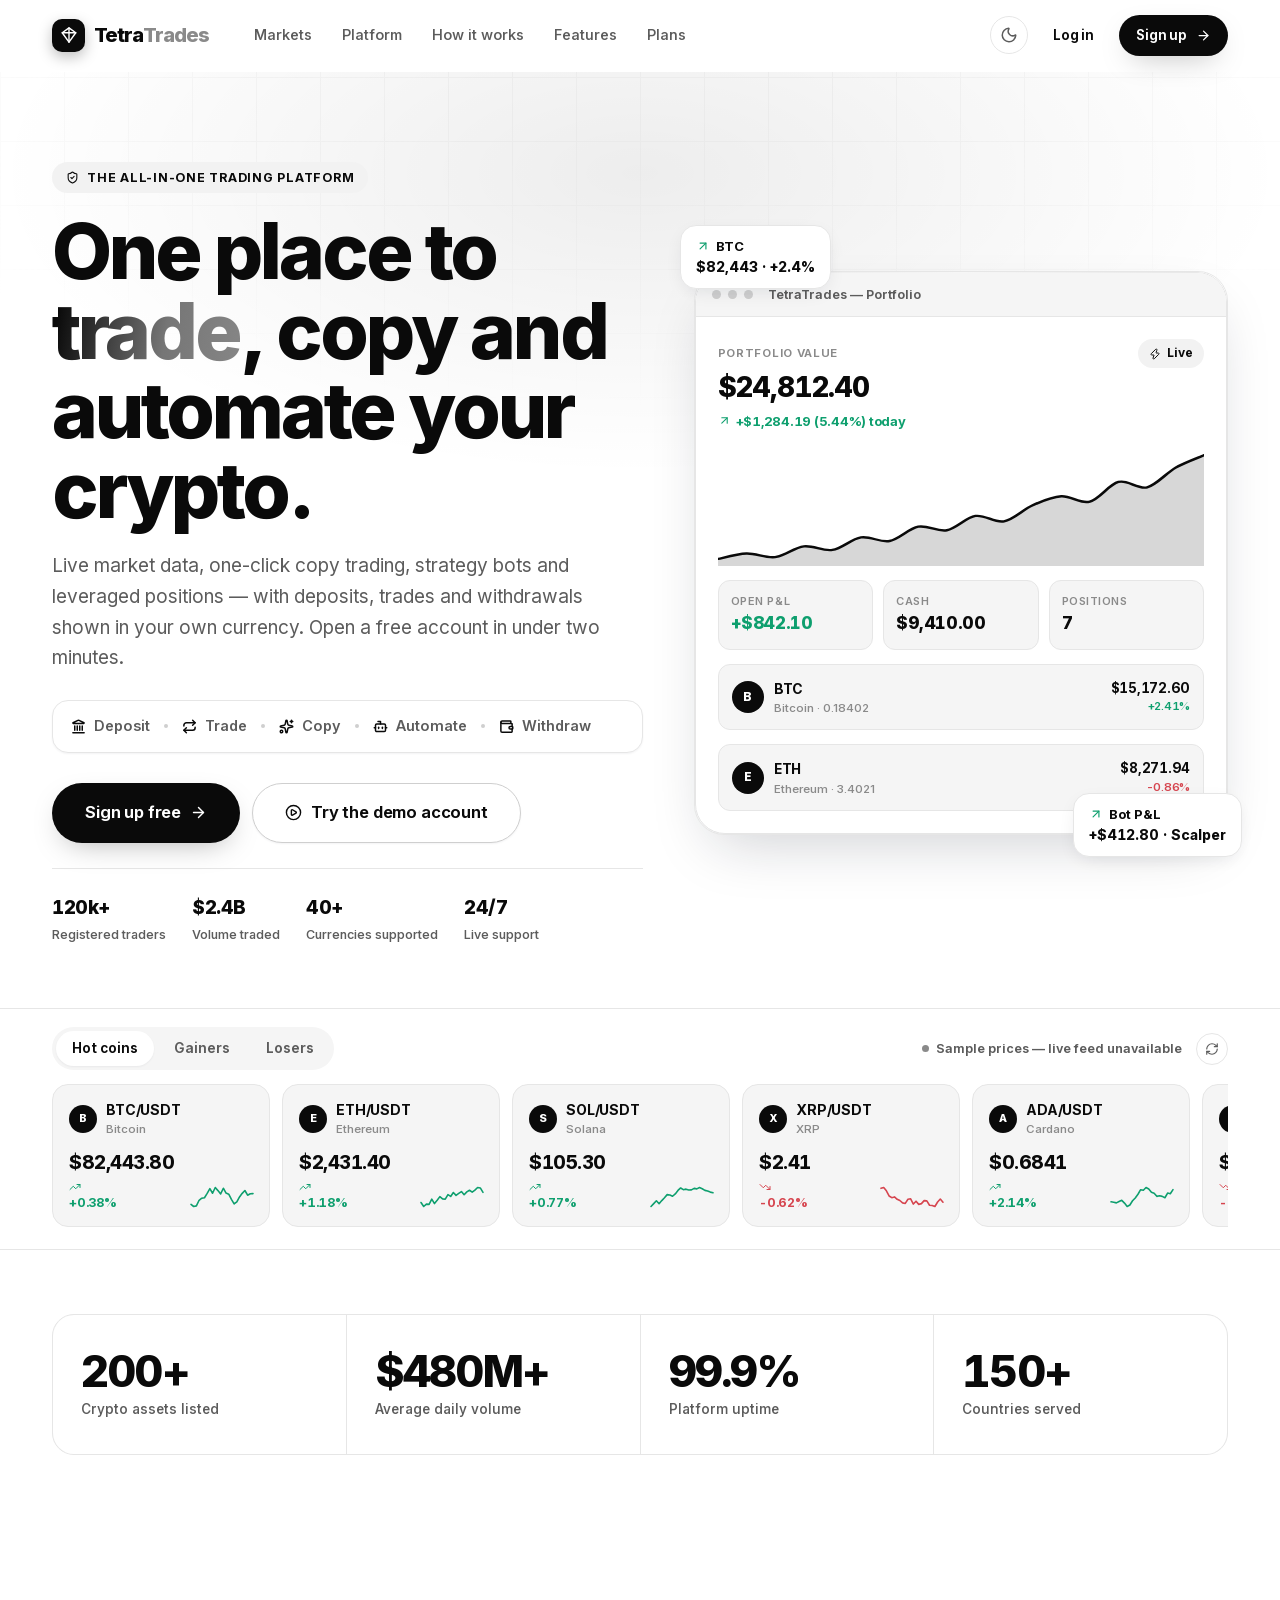
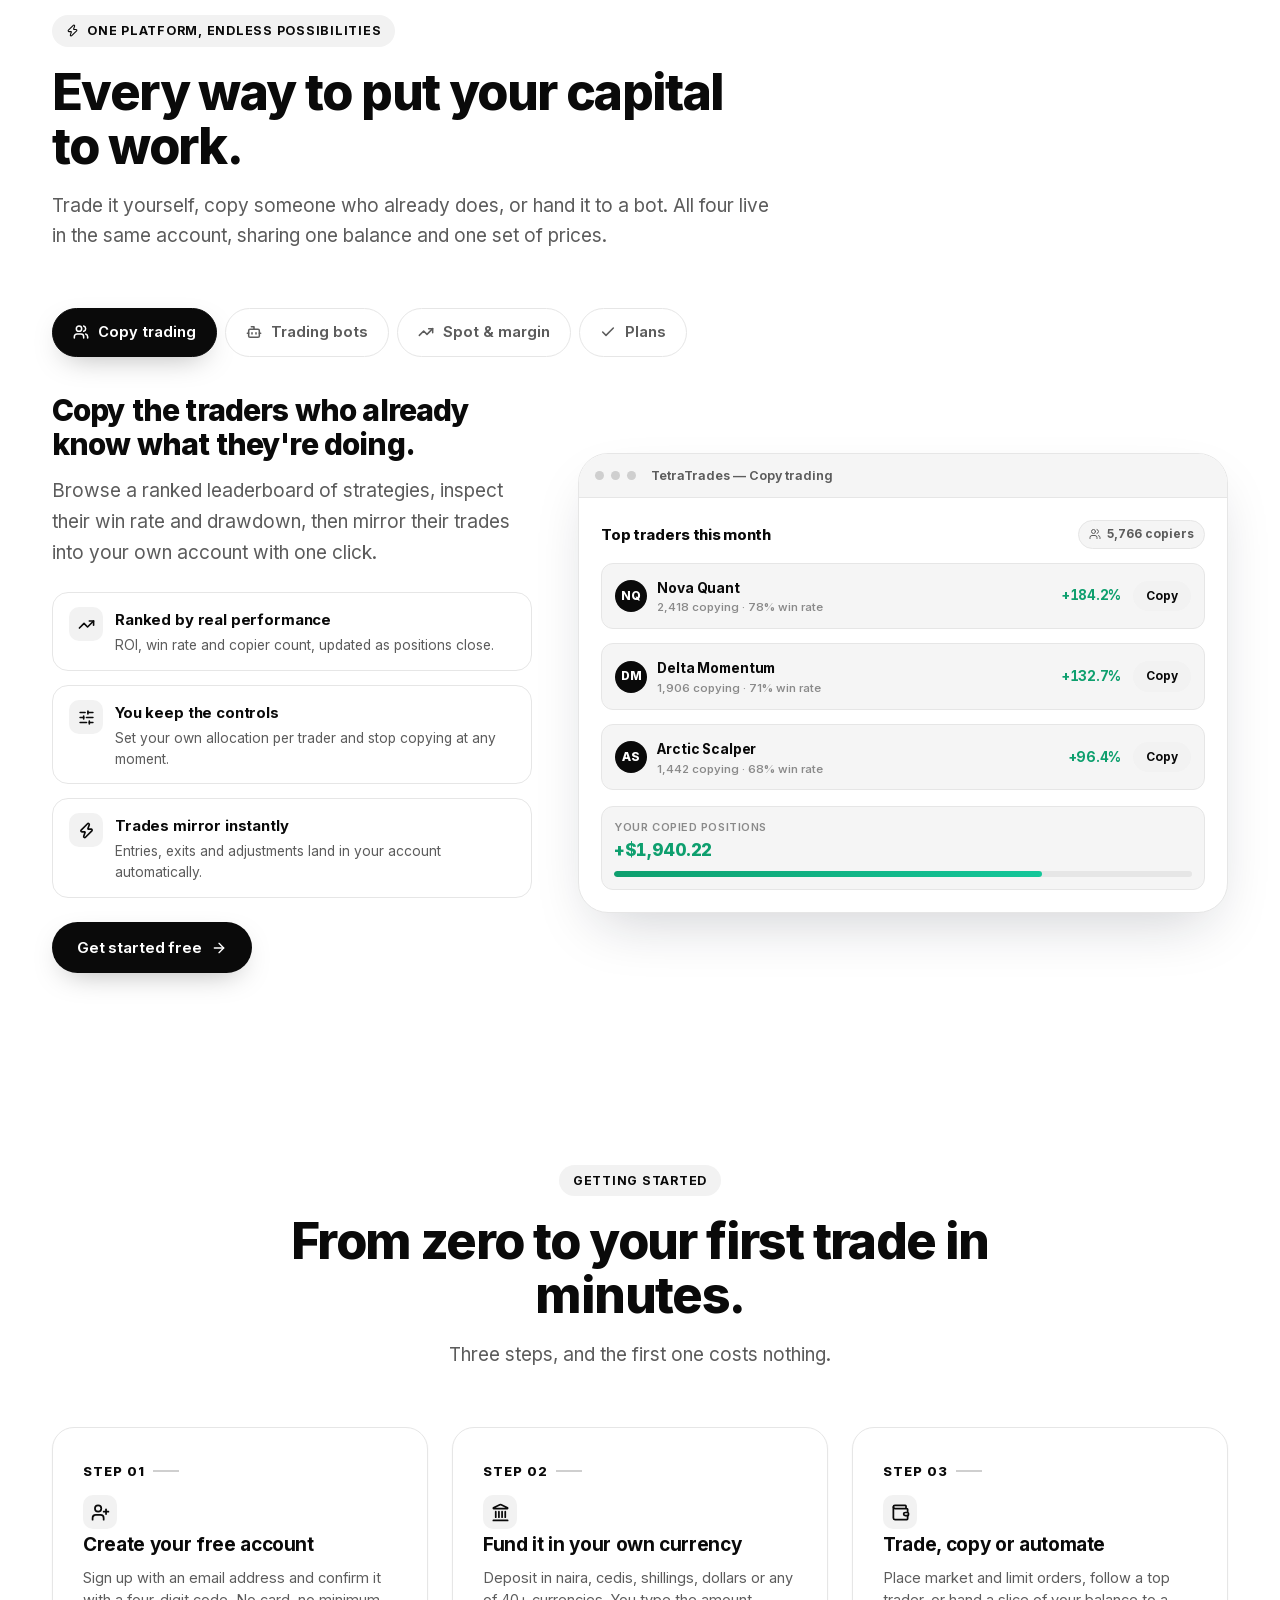
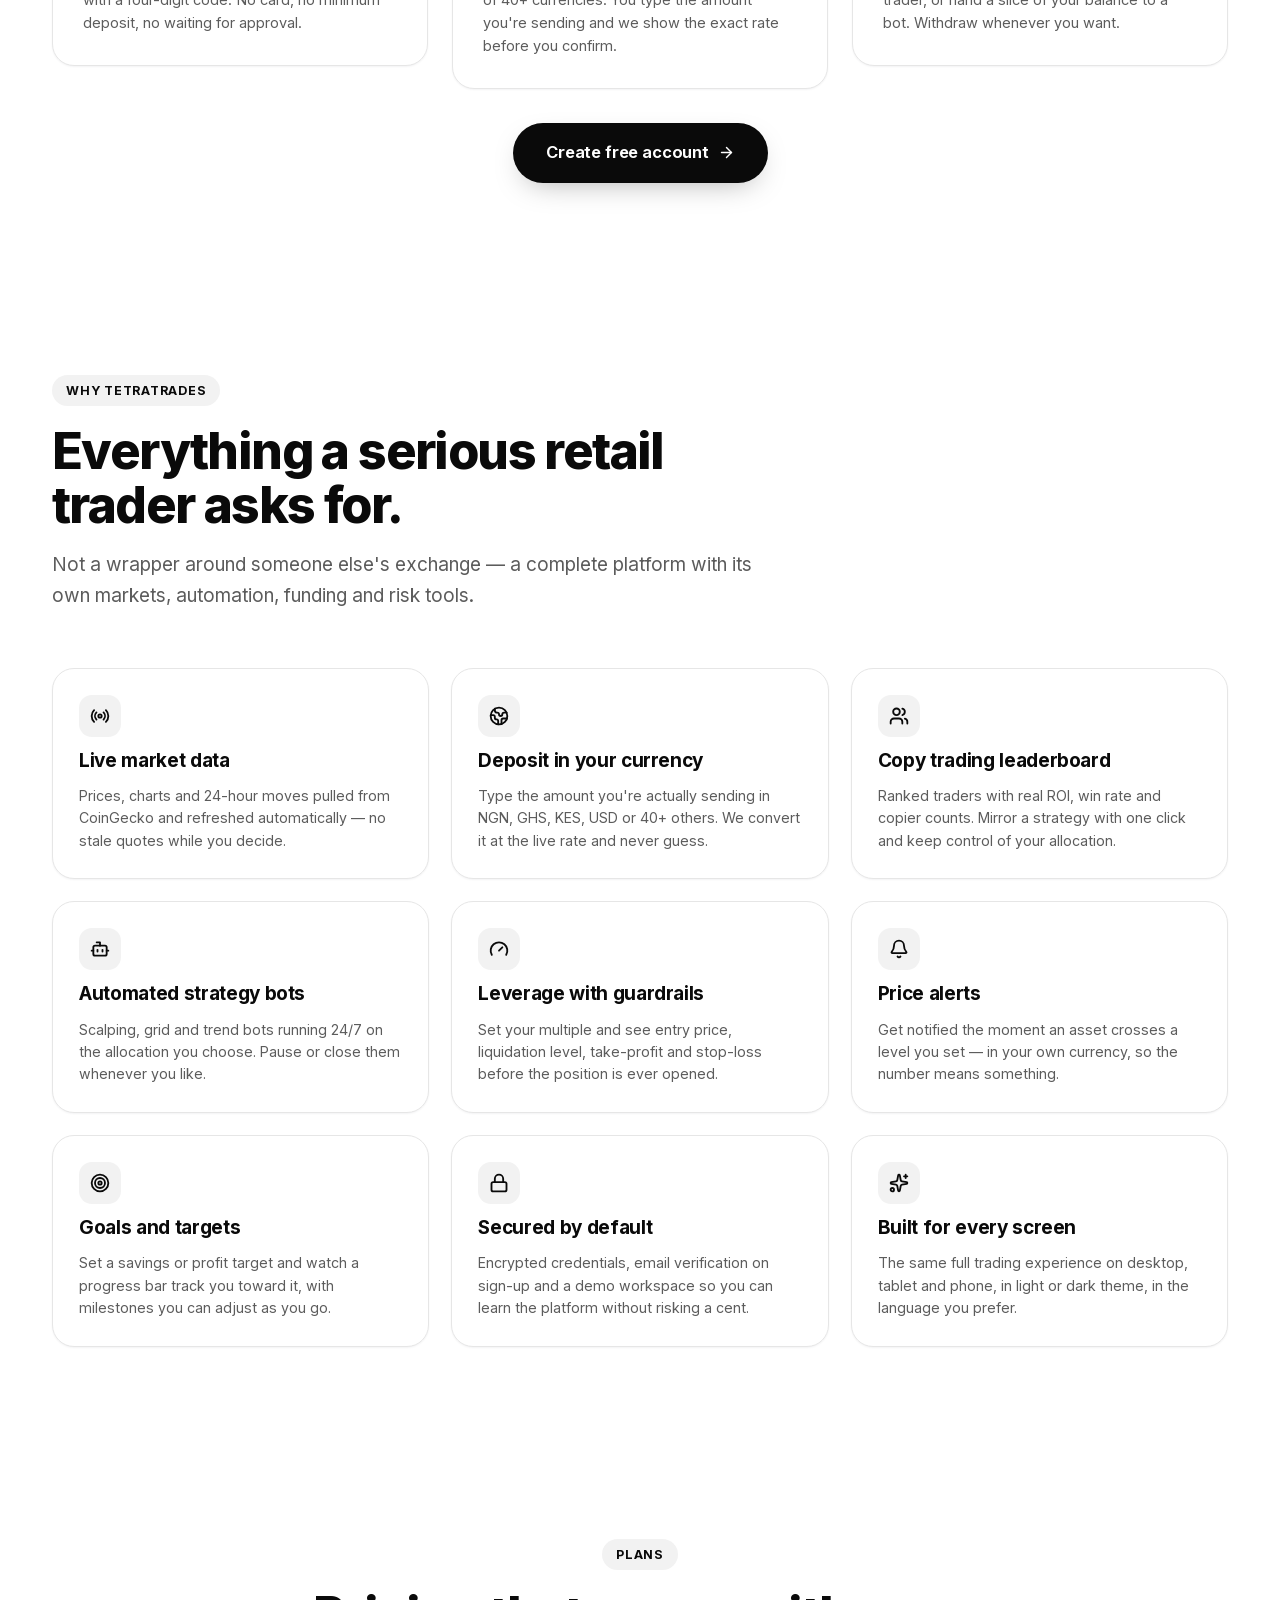
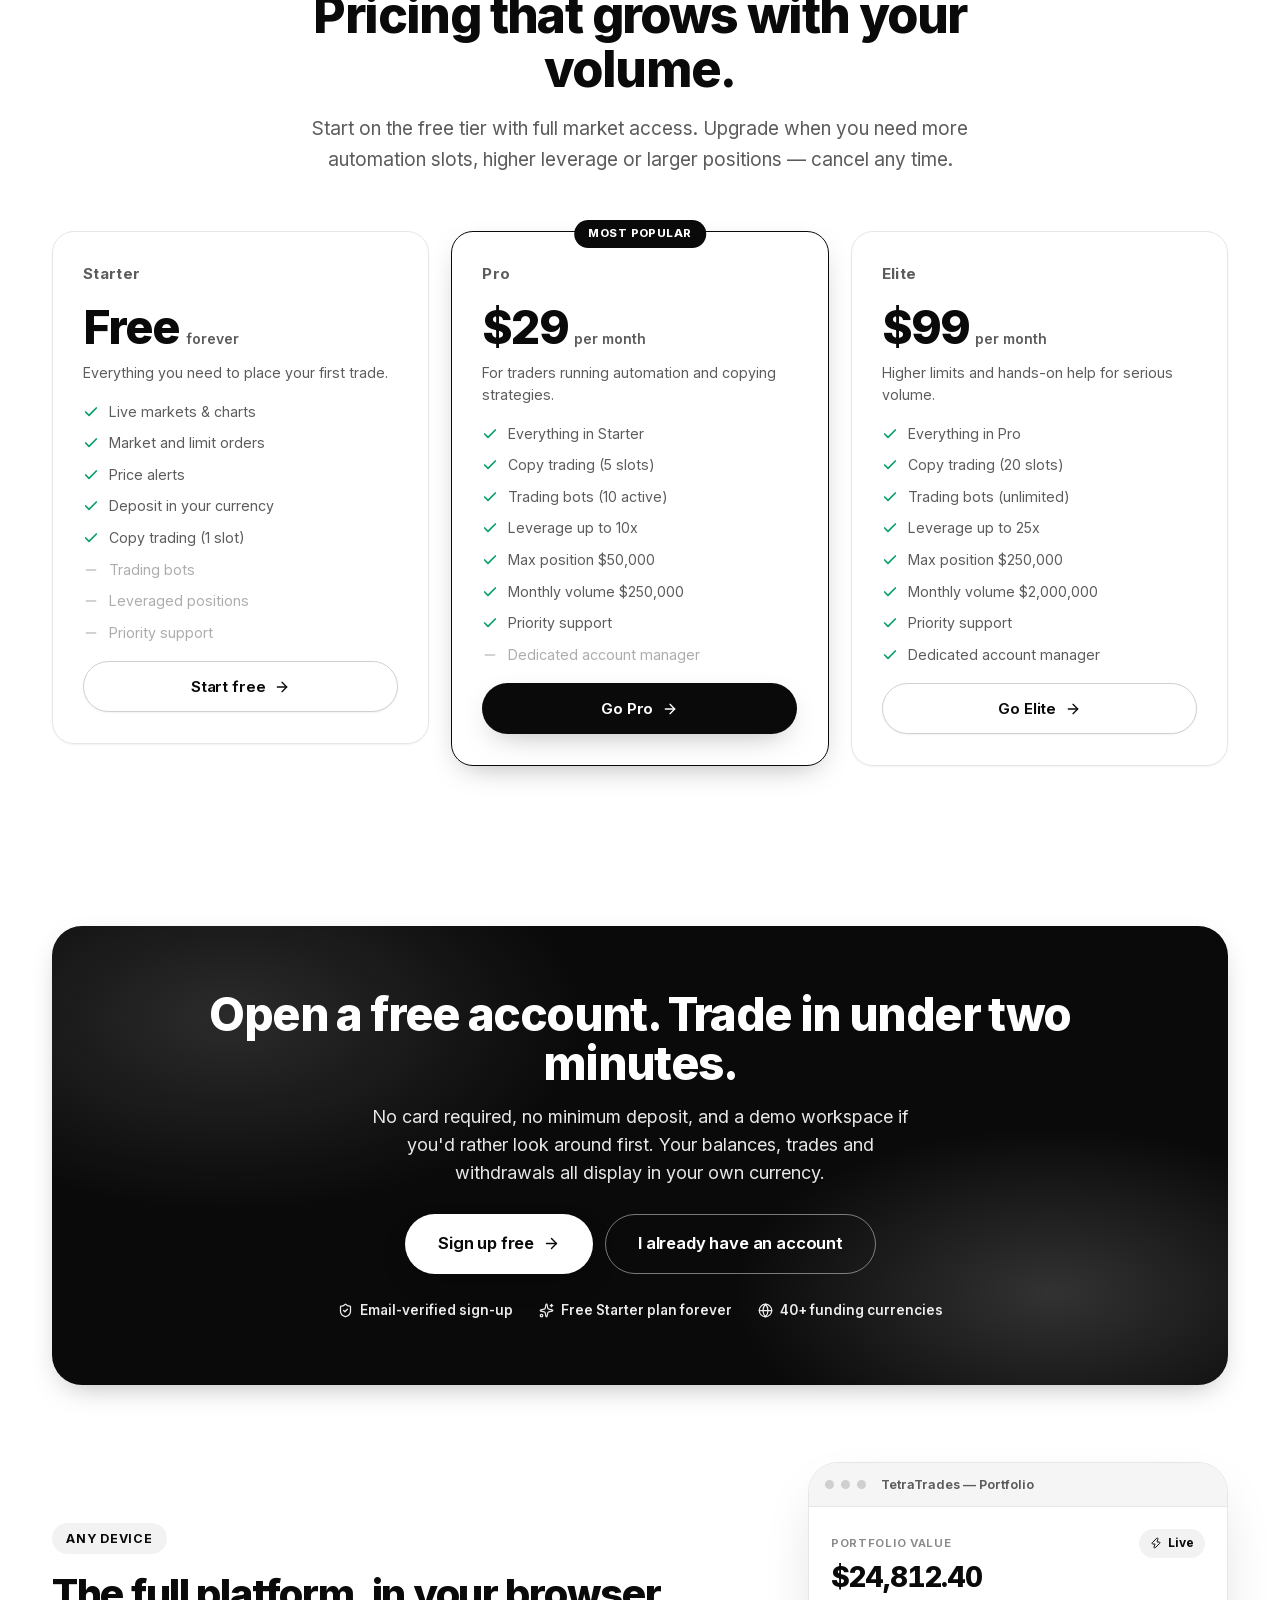
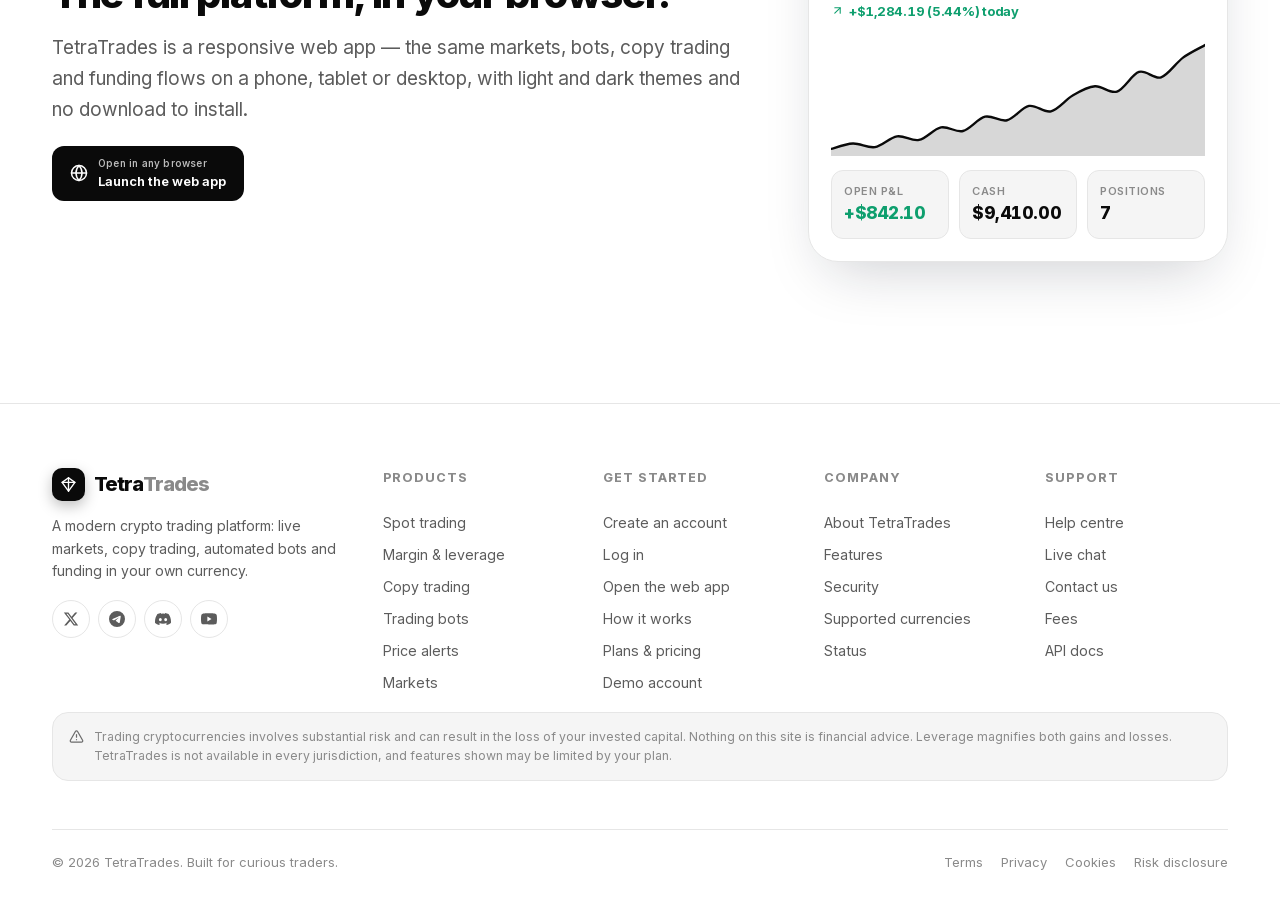
==== index.html @ 31572a89 "HTML commut" ====
<!doctype html>
<html lang="en">
<head>
  <meta charset="utf-8" />
  <meta name="viewport" content="width=device-width, initial-scale=1" />
  <title>TetraTrades — Trade crypto, copy top traders, and automate with bots</title>
  <meta name="description" content="TetraTrades is a modern crypto trading platform with live market data, one-click copy trading, automated strategy bots and leveraged positions. Deposit and trade in your own currency. Get started free in minutes." />
  <meta name="keywords" content="TetraTrades, crypto trading platform, copy trading, trading bots, bitcoin trading, ethereum, leveraged trading, crypto exchange" />
  <meta name="robots" content="index, follow" />
  <meta property="og:type" content="website" />
  <meta property="og:site_name" content="TetraTrades" />
  <meta property="og:title" content="TetraTrades — One platform to trade, copy and automate" />
  <meta property="og:description" content="Live markets, copy trading, automated bots and multi-currency funding. Start free and trade in your own currency." />
  <meta name="twitter:card" content="summary_large_image" />
  <meta name="theme-color" media="(prefers-color-scheme: light)" content="#ffffff" />
  <meta name="theme-color" media="(prefers-color-scheme: dark)" content="#000000" />
  <link rel="icon" type="image/svg+xml" href="favicon.svg" />
  <link rel="stylesheet" href="styles.css" />
  <!-- Applied before first paint: marks JS availability and restores the saved
       theme so dark-mode visitors never see a white flash. Without JS the
       stylesheet's prefers-color-scheme fallback handles theming instead. -->
  <script>
    (function () {
      try {
        var k = "tetratrades_theme";
        var s = localStorage.getItem(k);
        var t = (s === "light" || s === "dark")
          ? s
          : (window.matchMedia && window.matchMedia("(prefers-color-scheme: dark)").matches ? "dark" : "light");
        document.documentElement.setAttribute("data-theme", t);
      } catch (e) { /* storage unavailable; CSS media fallback applies */ }
      document.documentElement.classList.add("js");
    })();
  </script>
  <script src="script.js" defer></script>
</head>
<body>
  <!-- Stroke + brand icon sprite. Referenced everywhere as
       <svg class="ic"><use href="#i-name"/></svg> so icons cost one definition. -->
  <svg class="sprite" aria-hidden="true" focusable="false" xmlns="http://www.w3.org/2000/svg">
    <symbol id="i-tetra" viewBox="0 0 24 24"><path d="M12 2.5 21 9l-9 12.5L3 9z"/><path d="M3 9h18"/><path d="M12 2.5v19"/></symbol>
    <symbol id="i-shield-check" viewBox="0 0 24 24"><path d="M20 13c0 5-3.5 7.5-7.66 8.95a1 1 0 0 1-.67-.01C7.5 20.5 4 18 4 13V6a1 1 0 0 1 1-1c2 0 4.5-1.2 6.24-2.72a1.17 1.17 0 0 1 1.52 0C14.51 3.81 17 5 19 5a1 1 0 0 1 1 1z"/><path d="m9 12 2 2 4-4"/></symbol>
    <symbol id="i-landmark" viewBox="0 0 24 24"><path d="M10 18v-7"/><path d="M11.119 2.205a2 2 0 0 1 1.762 0l7.84 3.846A.5.5 0 0 1 20.5 7h-17a.5.5 0 0 1-.22-.949z"/><path d="M14 18v-7"/><path d="M18 18v-7"/><path d="M3 22h18"/><path d="M6 18v-7"/></symbol>
    <symbol id="i-repeat" viewBox="0 0 24 24"><path d="m17 2 4 4-4 4"/><path d="M3 11v-1a4 4 0 0 1 4-4h14"/><path d="m7 22-4-4 4-4"/><path d="M21 13v1a4 4 0 0 1-4 4H3"/></symbol>
    <symbol id="i-sparkles" viewBox="0 0 24 24"><path d="M11.017 2.814a1 1 0 0 1 1.966 0l1.051 5.558a2 2 0 0 0 1.594 1.594l5.558 1.051a1 1 0 0 1 0 1.966l-5.558 1.051a2 2 0 0 0-1.594 1.594l-1.051 5.558a1 1 0 0 1-1.966 0l-1.051-5.558a2 2 0 0 0-1.594-1.594l-5.558-1.051a1 1 0 0 1 0-1.966l5.558-1.051a2 2 0 0 0 1.594-1.594z"/><path d="M20 2v4"/><path d="M22 4h-4"/><circle cx="4" cy="20" r="2"/></symbol>
    <symbol id="i-bot" viewBox="0 0 24 24"><path d="M12 8V4H8"/><rect width="16" height="12" x="4" y="8" rx="2"/><path d="M2 14h2"/><path d="M20 14h2"/><path d="M15 13v2"/><path d="M9 13v2"/></symbol>
    <symbol id="i-wallet" viewBox="0 0 24 24"><path d="M19 7V4a1 1 0 0 0-1-1H5a2 2 0 0 0 0 4h15a1 1 0 0 1 1 1v4h-3a2 2 0 0 0 0 4h3a1 1 0 0 0 1-1v-2a1 1 0 0 0-1-1"/><path d="M3 5v14a2 2 0 0 0 2 2h15a1 1 0 0 0 1-1v-4"/></symbol>
    <symbol id="i-circle-play" viewBox="0 0 24 24"><path d="M9 9.003a1 1 0 0 1 1.517-.859l4.997 2.997a1 1 0 0 1 0 1.718l-4.997 2.997A1 1 0 0 1 9 14.996z"/><circle cx="12" cy="12" r="10"/></symbol>
    <symbol id="i-arrow-right" viewBox="0 0 24 24"><path d="M5 12h14"/><path d="m12 5 7 7-7 7"/></symbol>
    <symbol id="i-sun" viewBox="0 0 24 24"><circle cx="12" cy="12" r="4"/><path d="M12 2v2"/><path d="M12 20v2"/><path d="m4.93 4.93 1.41 1.41"/><path d="m17.66 17.66 1.41 1.41"/><path d="M2 12h2"/><path d="M20 12h2"/><path d="m6.34 17.66-1.41 1.41"/><path d="m19.07 4.93-1.41 1.41"/></symbol>
    <symbol id="i-moon" viewBox="0 0 24 24"><path d="M20.985 12.486a9 9 0 1 1-9.473-9.472c.405-.022.617.46.402.803a6 6 0 0 0 8.268 8.268c.344-.215.825-.004.803.401"/></symbol>
    <symbol id="i-menu" viewBox="0 0 24 24"><path d="M4 5h16"/><path d="M4 12h16"/><path d="M4 19h16"/></symbol>
    <symbol id="i-x" viewBox="0 0 24 24"><path d="M18 6 6 18"/><path d="m6 6 12 12"/></symbol>
    <symbol id="i-refresh-cw" viewBox="0 0 24 24"><path d="M3 12a9 9 0 0 1 9-9 9.75 9.75 0 0 1 6.74 2.74L21 8"/><path d="M21 3v5h-5"/><path d="M21 12a9 9 0 0 1-9 9 9.75 9.75 0 0 1-6.74-2.74L3 16"/><path d="M8 16H3v5"/></symbol>
    <symbol id="i-trending-up" viewBox="0 0 24 24"><path d="M16 7h6v6"/><path d="m22 7-8.5 8.5-5-5L2 17"/></symbol>
    <symbol id="i-trending-down" viewBox="0 0 24 24"><path d="M16 17h6v-6"/><path d="m22 17-8.5-8.5-5 5L2 7"/></symbol>
    <symbol id="i-users" viewBox="0 0 24 24"><path d="M16 21v-2a4 4 0 0 0-4-4H6a4 4 0 0 0-4 4v2"/><path d="M16 3.128a4 4 0 0 1 0 7.744"/><path d="M22 21v-2a4 4 0 0 0-3-3.87"/><circle cx="9" cy="7" r="4"/></symbol>
    <symbol id="i-sliders-horizontal" viewBox="0 0 24 24"><path d="M10 5H3"/><path d="M12 19H3"/><path d="M14 3v4"/><path d="M16 17v4"/><path d="M21 12h-9"/><path d="M21 19h-5"/><path d="M21 5h-7"/><path d="M8 10v4"/><path d="M8 12H3"/></symbol>
    <symbol id="i-gauge" viewBox="0 0 24 24"><path d="m12 14 4-4"/><path d="M3.34 19a10 10 0 1 1 17.32 0"/></symbol>
    <symbol id="i-target" viewBox="0 0 24 24"><circle cx="12" cy="12" r="10"/><circle cx="12" cy="12" r="6"/><circle cx="12" cy="12" r="2"/></symbol>
    <symbol id="i-bell" viewBox="0 0 24 24"><path d="M10.268 21a2 2 0 0 0 3.464 0"/><path d="M3.262 15.326A1 1 0 0 0 4 17h16a1 1 0 0 0 .74-1.673C19.41 13.956 18 12.499 18 8A6 6 0 0 0 6 8c0 4.499-1.411 5.956-2.738 7.326"/></symbol>
    <symbol id="i-check" viewBox="0 0 24 24"><path d="M20 6 9 17l-5-5"/></symbol>
    <symbol id="i-minus" viewBox="0 0 24 24"><path d="M5 12h14"/></symbol>
    <symbol id="i-lock" viewBox="0 0 24 24"><rect width="18" height="11" x="3" y="11" rx="2" ry="2"/><path d="M7 11V7a5 5 0 0 1 10 0v4"/></symbol>
    <symbol id="i-radio" viewBox="0 0 24 24"><path d="M16.247 7.761a6 6 0 0 1 0 8.478"/><path d="M19.075 4.933a10 10 0 0 1 0 14.134"/><path d="M4.925 19.067a10 10 0 0 1 0-14.134"/><path d="M7.753 16.239a6 6 0 0 1 0-8.478"/><circle cx="12" cy="12" r="2"/></symbol>
    <symbol id="i-earth" viewBox="0 0 24 24"><path d="M21.54 15H17a2 2 0 0 0-2 2v4.54"/><path d="M7 3.34V5a3 3 0 0 0 3 3a2 2 0 0 1 2 2c0 1.1.9 2 2 2a2 2 0 0 0 2-2c0-1.1.9-2 2-2h3.17"/><path d="M11 21.95V18a2 2 0 0 0-2-2a2 2 0 0 1-2-2v-1a2 2 0 0 0-2-2H2.05"/><circle cx="12" cy="12" r="10"/></symbol>
    <symbol id="i-globe" viewBox="0 0 24 24"><circle cx="12" cy="12" r="10"/><path d="M12 2a14.5 14.5 0 0 0 0 20 14.5 14.5 0 0 0 0-20"/><path d="M2 12h20"/></symbol>
    <symbol id="i-triangle-alert" viewBox="0 0 24 24"><path d="m21.73 18-8-14a2 2 0 0 0-3.48 0l-8 14A2 2 0 0 0 4 21h16a2 2 0 0 0 1.73-3"/><path d="M12 9v4"/><path d="M12 17h.01"/></symbol>
    <symbol id="i-arrow-up-right" viewBox="0 0 24 24"><path d="M7 7h10v10"/><path d="M7 17 17 7"/></symbol>
    <symbol id="i-user-plus" viewBox="0 0 24 24"><path d="M16 21v-2a4 4 0 0 0-4-4H6a4 4 0 0 0-4 4v2"/><circle cx="9" cy="7" r="4"/><line x1="19" x2="19" y1="8" y2="14"/><line x1="22" x2="16" y1="11" y2="11"/></symbol>
    <symbol id="i-zap" viewBox="0 0 24 24"><path d="M15.914 4a1.5 1.5 0 00-2.474-1.561l-9 9A1.5 1.5 0 005.5 14h4.002a.5.5 0 01.471.666L8.086 20a1.5 1.5 0 002.475 1.56l9-9A1.5 1.5 0 0018.5 10h-3.997a.5.5 0 01-.472-.667z"/></symbol>
    <symbol id="s-x" viewBox="0 0 24 24"><path d="M18.244 2.25h3.308l-7.227 8.26 8.502 11.24H16.17l-5.214-6.817L4.99 21.75H1.68l7.73-8.835L1.254 2.25H8.08l4.713 6.231zm-1.161 17.52h1.833L7.084 4.126H5.117z"/></symbol>
    <symbol id="s-telegram" viewBox="0 0 24 24"><path d="M11.944 0A12 12 0 0 0 0 12a12 12 0 0 0 12 12 12 12 0 0 0 12-12A12 12 0 0 0 12 0zm4.962 7.224c.1-.002.321.023.465.14a.5.5 0 0 1 .171.325c.016.093.036.306.02.472-.18 1.898-.962 6.502-1.36 8.627-.168.9-.499 1.201-.82 1.23-.696.065-1.225-.46-1.9-.902-1.056-.693-1.653-1.124-2.678-1.8-1.185-.78-.417-1.21.258-1.91.177-.184 3.247-2.977 3.307-3.23.007-.032.014-.15-.056-.212s-.174-.041-.249-.024c-.106.024-1.793 1.14-5.061 3.345-.48.33-.913.49-1.302.48-.428-.008-1.252-.241-1.865-.44-.752-.245-1.349-.374-1.297-.789.027-.216.325-.437.893-.663 3.498-1.524 5.83-2.529 6.998-3.014 3.332-1.386 4.025-1.627 4.476-1.635z"/></symbol>
    <symbol id="s-discord" viewBox="0 0 24 24"><path d="M20.317 4.37a19.79 19.79 0 0 0-4.885-1.515.074.074 0 0 0-.079.037c-.21.375-.444.865-.608 1.25a18.27 18.27 0 0 0-5.487 0 12.64 12.64 0 0 0-.617-1.25.077.077 0 0 0-.079-.037A19.736 19.736 0 0 0 3.677 4.37a.07.07 0 0 0-.032.027C.533 9.046-.32 13.58.099 18.058a.082.082 0 0 0 .031.057 19.9 19.9 0 0 0 5.993 3.03.078.078 0 0 0 .084-.028c.462-.63.874-1.295 1.226-1.994a.076.076 0 0 0-.041-.106 13.107 13.107 0 0 1-1.872-.892.077.077 0 0 1-.008-.128 10.2 10.2 0 0 0 .372-.292.074.074 0 0 1 .077-.01c3.928 1.793 8.18 1.793 12.062 0a.074.074 0 0 1 .078.01c.12.098.246.198.373.292a.077.077 0 0 1-.006.127 12.299 12.299 0 0 1-1.873.892.077.077 0 0 0-.041.107c.36.698.772 1.362 1.225 1.993a.076.076 0 0 0 .084.028 19.839 19.839 0 0 0 6.002-3.03.077.077 0 0 0 .032-.054c.5-5.177-.838-9.674-3.549-13.66a.061.061 0 0 0-.031-.03M8.02 15.33c-1.183 0-2.157-1.085-2.157-2.419 0-1.333.956-2.419 2.157-2.419 1.21 0 2.176 1.096 2.157 2.42 0 1.333-.956 2.418-2.157 2.418m7.975 0c-1.183 0-2.157-1.085-2.157-2.419 0-1.333.955-2.419 2.157-2.419 1.21 0 2.176 1.096 2.157 2.42 0 1.333-.946 2.418-2.157 2.418"/></symbol>
    <symbol id="s-youtube" viewBox="0 0 24 24"><path d="M23.498 6.186a3.016 3.016 0 0 0-2.122-2.136C19.505 3.545 12 3.545 12 3.545s-7.505 0-9.377.505A3.017 3.017 0 0 0 .502 6.186C0 8.07 0 12 0 12s0 3.93.502 5.814a3.016 3.016 0 0 0 2.122 2.136c1.871.505 9.376.505 9.376.505s7.505 0 9.377-.505a3.015 3.015 0 0 0 2.122-2.136C24 15.93 24 12 24 12s0-3.93-.502-5.814M9.545 15.568V8.432L15.818 12z"/></symbol>
  </svg>

  <input type="checkbox" id="nav-toggle" class="nav-check" />

  <header class="nav" id="nav">
    <div class="shell nav-inner">
      <a href="#top" class="brand" aria-label="TetraTrades — home">
        <span class="brand-tile" aria-hidden="true">
          <svg class="ic" width="18" height="18" style="stroke-width:1.9"><use href="#i-tetra"/></svg>
        </span>
        <span class="brand-name">Tetra<span>Trades</span></span>
      </a>

      <nav class="nav-links" aria-label="Primary">
        <a class="nav-link" href="#markets">Markets</a>
        <a class="nav-link" href="#platform">Platform</a>
        <a class="nav-link" href="#how">How it works</a>
        <a class="nav-link" href="#features">Features</a>
        <a class="nav-link" href="#plans">Plans</a>
      </nav>

      <span class="nav-spacer"></span>

      <div class="nav-actions">
        <button type="button" class="icon-round" id="theme-toggle" aria-label="Switch theme" title="Switch theme">
          <svg class="ic ic-sun" width="18" height="18"><use href="#i-sun"/></svg>
          <svg class="ic ic-moon" width="18" height="18"><use href="#i-moon"/></svg>
        </button>
        <a class="btn btn--quiet btn--sm" href="https://tetra-trades.vercel.app/">Log in</a>
        <a class="btn btn--primary btn--sm" href="https://tetra-trades.vercel.app/">
          Sign up <svg class="ic" width="15" height="15"><use href="#i-arrow-right"/></svg>
        </a>
        <label class="icon-round nav-burger" for="nav-toggle" title="Menu">
          <svg class="ic ic-open" width="19" height="19"><use href="#i-menu"/></svg>
          <svg class="ic ic-close" width="19" height="19"><use href="#i-x"/></svg>
        </label>
      </div>
    </div>
  </header>

  <div class="drawer" id="drawer">
    <a href="#markets">Markets</a>
    <a href="#platform">Platform</a>
    <a href="#how">How it works</a>
    <a href="#features">Features</a>
    <a href="#plans">Plans</a>
    <div class="drawer-cta">
      <a class="btn btn--ghost" href="https://tetra-trades.vercel.app/">Log in</a>
      <a class="btn btn--primary" href="https://tetra-trades.vercel.app/">
        Create free account <svg class="ic" width="16" height="16"><use href="#i-arrow-right"/></svg>
      </a>
    </div>
  </div>

  <main>
    <!-- ================= HERO ================= -->
    <section class="hero" id="top">
      <div class="hero-bg" aria-hidden="true"></div>
      <div class="shell hero-inner">
        <div class="hero-copy">
          <div class="reveal">
            <span class="eyebrow">
              <svg class="ic" width="13" height="13"><use href="#i-shield-check"/></svg>
              The all-in-one trading platform
            </span>
          </div>

          <div class="reveal" style="--reveal-delay:70ms">
            <h1 class="h-display hero-title">One place to <em class="gradient-text">trade</em>, copy and automate your crypto.</h1>
          </div>

          <div class="reveal" style="--reveal-delay:140ms">
            <p class="lede">
              Live market data, one-click copy trading, strategy bots and leveraged positions — with
              deposits, trades and withdrawals shown in your own currency. Open a free account in under
              two minutes.
            </p>
          </div>

          <div class="reveal" style="--reveal-delay:200ms">
            <ul class="verb-strip" aria-label="What you can do on TetraTrades">
              <li><svg class="ic" width="15" height="15" style="stroke-width:2.4"><use href="#i-landmark"/></svg> Deposit</li>
              <li><svg class="ic" width="15" height="15" style="stroke-width:2.4"><use href="#i-repeat"/></svg> Trade</li>
              <li><svg class="ic" width="15" height="15" style="stroke-width:2.4"><use href="#i-sparkles"/></svg> Copy</li>
              <li><svg class="ic" width="15" height="15" style="stroke-width:2.4"><use href="#i-bot"/></svg> Automate</li>
              <li><svg class="ic" width="15" height="15" style="stroke-width:2.4"><use href="#i-wallet"/></svg> Withdraw</li>
            </ul>
          </div>

          <div class="reveal" style="--reveal-delay:260ms">
            <div class="btn-row">
              <a class="btn btn--primary btn--lg" href="https://tetra-trades.vercel.app/">
                Sign up free <svg class="ic" width="17" height="17"><use href="#i-arrow-right"/></svg>
              </a>
              <a class="btn btn--ghost btn--lg" href="https://tetra-trades.vercel.app/">
                <svg class="ic" width="17" height="17"><use href="#i-circle-play"/></svg> Try the demo account
              </a>
            </div>
          </div>

          <div class="reveal" style="--reveal-delay:320ms">
            <div class="hero-proof">
              <div><strong class="num">120k+</strong><span>Registered traders</span></div>
              <div><strong class="num">$2.4B</strong><span>Volume traded</span></div>
              <div><strong class="num">40+</strong><span>Currencies supported</span></div>
              <div><strong class="num">24/7</strong><span>Live support</span></div>
            </div>
          </div>
        </div>

        <div class="reveal hero-visual" style="--reveal-delay:180ms">
          <div class="float-card">
            <div class="mock">
              <div class="mock-bar" aria-hidden="true">
                <span class="mock-dot"></span><span class="mock-dot"></span><span class="mock-dot"></span>
                <span class="mock-title">TetraTrades — Portfolio</span>
              </div>
              <div class="mock-body">
                <div style="display:flex;align-items:flex-start;justify-content:space-between;gap:12px">
                  <div>
                    <span style="font-size:11.5px;color:var(--faint);font-weight:650;text-transform:uppercase;letter-spacing:.06em">Portfolio value</span>
                    <strong class="num" style="display:block;font-size:28px;font-weight:800;letter-spacing:-.035em;margin-top:2px">$24,812.40</strong>
                    <span class="up num nowrap" style="display:inline-flex;align-items:center;gap:5px;font-size:13px;font-weight:700">
                      <svg class="ic" width="13" height="13"><use href="#i-arrow-up-right"/></svg> +$1,284.19 (5.44%) today
                    </span>
                  </div>
                  <span class="chip chip--brand"><svg class="ic" width="12" height="12"><use href="#i-zap"/></svg> Live</span>
                </div>

                <svg class="mock-chart" viewBox="0 0 320 100" preserveAspectRatio="none" aria-hidden="true">
                  <path class="area" d="M0.0,94.0 C3.1,93.2 12.5,89.7 18.8,89.4 C25.1,89.2 31.4,93.5 37.6,92.5 C43.9,91.5 50.2,84.4 56.5,83.4 C62.7,82.4 69.0,87.7 75.3,86.4 C81.6,85.1 87.8,77.1 94.1,75.8 C100.4,74.5 106.7,80.3 112.9,78.8 C119.2,77.3 125.5,68.2 131.8,66.7 C138.0,65.2 144.3,71.2 150.6,69.7 C156.9,68.2 163.1,58.9 169.4,57.6 C175.7,56.3 182.0,63.7 188.2,62.1 C194.5,60.6 200.8,52.0 207.1,48.5 C213.3,44.9 219.6,41.4 225.9,40.9 C232.2,40.4 238.4,47.5 244.7,45.4 C251.0,43.4 257.3,30.8 263.5,28.8 C269.8,26.7 276.1,35.3 282.4,33.3 C288.6,31.3 294.9,21.2 301.2,16.6 C307.5,12.1 316.9,7.8 320.0,6.0 L320,100 L0,100 Z" fill="var(--blue)"></path>
                  <path class="line" d="M0.0,94.0 C3.1,93.2 12.5,89.7 18.8,89.4 C25.1,89.2 31.4,93.5 37.6,92.5 C43.9,91.5 50.2,84.4 56.5,83.4 C62.7,82.4 69.0,87.7 75.3,86.4 C81.6,85.1 87.8,77.1 94.1,75.8 C100.4,74.5 106.7,80.3 112.9,78.8 C119.2,77.3 125.5,68.2 131.8,66.7 C138.0,65.2 144.3,71.2 150.6,69.7 C156.9,68.2 163.1,58.9 169.4,57.6 C175.7,56.3 182.0,63.7 188.2,62.1 C194.5,60.6 200.8,52.0 207.1,48.5 C213.3,44.9 219.6,41.4 225.9,40.9 C232.2,40.4 238.4,47.5 244.7,45.4 C251.0,43.4 257.3,30.8 263.5,28.8 C269.8,26.7 276.1,35.3 282.4,33.3 C288.6,31.3 294.9,21.2 301.2,16.6 C307.5,12.1 316.9,7.8 320.0,6.0"></path>
                </svg>

                <div class="mock-metric-grid">
                  <div class="mock-metric"><span>Open P&amp;L</span><strong class="up num">+$842.10</strong></div>
                  <div class="mock-metric"><span>Cash</span><strong class="num">$9,410.00</strong></div>
                  <div class="mock-metric"><span>Positions</span><strong class="num">7</strong></div>
                </div>

                <div class="mock-row">
                  <span class="mock-id">
                    <span class="mock-avatar">B</span>
                    <span><strong>BTC</strong><small>Bitcoin · 0.18402</small></span>
                  </span>
                  <span class="mock-num num">$15,172.60<small class="up">+2.41%</small></span>
                </div>
                <div class="mock-row">
                  <span class="mock-id">
                    <span class="mock-avatar">E</span>
                    <span><strong>ETH</strong><small>Ethereum · 3.4021</small></span>
                  </span>
                  <span class="mock-num num">$8,271.94<small class="down">-0.86%</small></span>
                </div>
              </div>
            </div>
          </div>

          <div class="pill-badge pill-badge--tl">
            <span>
              <span style="display:flex;align-items:center;gap:6px">
                <svg class="ic" width="14" height="14" style="color:var(--green)"><use href="#i-arrow-up-right"/></svg> BTC
              </span>
              <small class="num" style="color:var(--ink);font-weight:750;font-size:14px">$82,443 · +2.4%</small>
            </span>
          </div>
          <div class="pill-badge pill-badge--br">
            <span>
              <span style="display:flex;align-items:center;gap:6px">
                <svg class="ic" width="14" height="14" style="color:var(--green)"><use href="#i-arrow-up-right"/></svg> Bot P&amp;L
              </span>
              <small class="num" style="color:var(--ink);font-weight:750;font-size:14px">+$412.80 · Scalper</small>
            </span>
          </div>
        </div>
      </div>
    </section>

    <!-- ================= LIVE TICKER ================= -->
    <div class="ticker-wrap" id="markets">
      <div class="shell">
        <div class="ticker-head">
          <div class="ticker-tabs" role="tablist" aria-label="Market views">
            <button type="button" role="tab" id="tab-hot" aria-selected="true" class="ticker-tab" data-sort="hot">Hot coins</button>
            <button type="button" role="tab" id="tab-gainers" aria-selected="false" class="ticker-tab" data-sort="gainers">Gainers</button>
            <button type="button" role="tab" id="tab-losers" aria-selected="false" class="ticker-tab" data-sort="losers">Losers</button>
          </div>
          <div style="display:flex;align-items:center;gap:14px">
            <span class="live-dot" id="ticker-status" data-state="loading" aria-live="polite">
              <i aria-hidden="true"></i><span id="ticker-status-label">Fetching live prices</span>
            </span>
            <button type="button" class="icon-round" id="ticker-refresh" style="width:32px;height:32px" aria-label="Refresh prices" title="Refresh prices">
              <svg class="ic" width="14" height="14"><use href="#i-refresh-cw"/></svg>
            </button>
          </div>
        </div>
        <div class="rail" id="coin-rail" role="tabpanel" aria-labelledby="tab-hot">
          <article class="coin-card">
            <div class="coin-top">
              <span class="coin-icon">B</span>
              <span><span class="coin-sym">BTC/USDT</span><span class="coin-name">Bitcoin</span></span>
            </div>
            <div class="coin-price num">$82,443.80</div>
            <div class="coin-meta">
              <span class="coin-change num up"><svg class="ic" width="12" height="12"><use href="#i-trending-up"/></svg> +0.38%</span>
              <svg class="spark" viewBox="0 0 62 22" aria-hidden="true"><path d="M0.00,18.97 L2.70,20.50 L5.39,19.69 L8.09,14.59 L10.78,12.52 L13.48,11.84 L16.17,7.87 L18.87,3.46 L21.57,7.16 L24.26,1.96 L26.96,4.36 L29.65,6.92 L32.35,1.76 L35.04,5.61 L37.74,6.33 L40.43,10.46 L43.13,14.19 L45.83,12.11 L48.52,7.62 L51.22,4.23 L53.91,1.50 L56.61,5.31 L59.30,3.77 L62.00,3.40" stroke="var(--green)" fill="none" stroke-width="1.6" stroke-linecap="round"/></svg>
            </div>
          </article>
          <article class="coin-card">
            <div class="coin-top">
              <span class="coin-icon">E</span>
              <span><span class="coin-sym">ETH/USDT</span><span class="coin-name">Ethereum</span></span>
            </div>
            <div class="coin-price num">$2,431.40</div>
            <div class="coin-meta">
              <span class="coin-change num up"><svg class="ic" width="12" height="12"><use href="#i-trending-up"/></svg> +1.18%</span>
              <svg class="spark" viewBox="0 0 62 22" aria-hidden="true"><path d="M0.00,20.43 L2.70,20.50 L5.39,20.06 L8.09,15.01 L10.78,16.68 L13.48,15.75 L16.17,11.35 L18.87,14.46 L21.57,17.42 L24.26,12.78 L26.96,14.07 L29.65,15.16 L32.35,13.30 L35.04,10.55 L37.74,12.62 L40.43,11.79 L43.13,12.18 L45.83,13.85 L48.52,12.59 L51.22,7.88 L53.91,7.01 L56.61,5.62 L59.30,1.50 L62.00,5.07" stroke="var(--green)" fill="none" stroke-width="1.6" stroke-linecap="round"/></svg>
            </div>
          </article>
          <article class="coin-card">
            <div class="coin-top">
              <span class="coin-icon">S</span>
              <span><span class="coin-sym">SOL/USDT</span><span class="coin-name">Solana</span></span>
            </div>
            <div class="coin-price num">$105.30</div>
            <div class="coin-meta">
              <span class="coin-change num up"><svg class="ic" width="12" height="12"><use href="#i-trending-up"/></svg> +0.77%</span>
              <svg class="spark" viewBox="0 0 62 22" aria-hidden="true"><path d="M0.00,20.50 L2.70,19.56 L5.39,19.12 L8.09,19.54 L10.78,17.87 L13.48,14.97 L16.17,17.43 L18.87,14.36 L21.57,12.75 L24.26,12.37 L26.96,10.66 L29.65,8.63 L32.35,9.71 L35.04,9.49 L37.74,10.43 L40.43,9.45 L43.13,6.40 L45.83,7.17 L48.52,6.71 L51.22,3.51 L53.91,3.46 L56.61,3.16 L59.30,4.53 L62.00,1.50" stroke="var(--green)" fill="none" stroke-width="1.6" stroke-linecap="round"/></svg>
            </div>
          </article>
          <article class="coin-card">
            <div class="coin-top">
              <span class="coin-icon">X</span>
              <span><span class="coin-sym">XRP/USDT</span><span class="coin-name">XRP</span></span>
            </div>
            <div class="coin-price num">$2.41</div>
            <div class="coin-meta">
              <span class="coin-change num down"><svg class="ic" width="12" height="12"><use href="#i-trending-down"/></svg> -0.62%</span>
              <svg class="spark" viewBox="0 0 62 22" aria-hidden="true"><path d="M0.00,20.50 L2.70,17.07 L5.39,13.64 L8.09,18.54 L10.78,14.76 L13.48,11.44 L16.17,7.60 L18.87,8.82 L21.57,11.32 L24.26,8.63 L26.96,4.41 L29.65,1.50 L32.35,4.69 L35.04,4.61 L37.74,6.57 L40.43,7.14 L43.13,5.68 L45.83,7.05 L48.52,5.77 L51.22,8.21 L53.91,11.31 L56.61,13.00 L59.30,15.21 L62.00,16.80" stroke="var(--red)" fill="none" stroke-width="1.6" stroke-linecap="round"/></svg>
            </div>
          </article>
          <article class="coin-card">
            <div class="coin-top">
              <span class="coin-icon">A</span>
              <span><span class="coin-sym">ADA/USDT</span><span class="coin-name">Cardano</span></span>
            </div>
            <div class="coin-price num">$0.6841</div>
            <div class="coin-meta">
              <span class="coin-change num up"><svg class="ic" width="12" height="12"><use href="#i-trending-up"/></svg> +2.14%</span>
              <svg class="spark" viewBox="0 0 62 22" aria-hidden="true"><path d="M0.00,20.50 L2.70,16.24 L5.39,17.64 L8.09,13.94 L10.78,15.11 L13.48,15.35 L16.17,13.61 L18.87,14.14 L21.57,14.50 L24.26,13.26 L26.96,9.68 L29.65,6.12 L32.35,6.78 L35.04,8.21 L37.74,3.98 L40.43,1.50 L43.13,3.96 L45.83,6.37 L48.52,7.21 L51.22,9.81 L53.91,9.36 L56.61,6.61 L59.30,6.56 L62.00,4.71" stroke="var(--green)" fill="none" stroke-width="1.6" stroke-linecap="round"/></svg>
            </div>
          </article>
          <article class="coin-card">
            <div class="coin-top">
              <span class="coin-icon">D</span>
              <span><span class="coin-sym">DOGE/USDT</span><span class="coin-name">Dogecoin</span></span>
            </div>
            <div class="coin-price num">$0.1523</div>
            <div class="coin-meta">
              <span class="coin-change num down"><svg class="ic" width="12" height="12"><use href="#i-trending-down"/></svg> -1.87%</span>
              <svg class="spark" viewBox="0 0 62 22" aria-hidden="true"><path d="M0.00,3.03 L2.70,4.90 L5.39,4.00 L8.09,1.50 L10.78,2.24 L13.48,1.72 L16.17,5.72 L18.87,3.80 L21.57,5.45 L24.26,8.38 L26.96,5.53 L29.65,4.05 L32.35,6.93 L35.04,6.15 L37.74,3.62 L40.43,7.19 L43.13,9.87 L45.83,11.27 L48.52,12.86 L51.22,15.07 L53.91,19.11 L56.61,17.13 L59.30,20.50 L62.00,18.28" stroke="var(--red)" fill="none" stroke-width="1.6" stroke-linecap="round"/></svg>
            </div>
          </article>
          <article class="coin-card">
            <div class="coin-top">
              <span class="coin-icon">L</span>
              <span><span class="coin-sym">LINK/USDT</span><span class="coin-name">Chainlink</span></span>
            </div>
            <div class="coin-price num">$15.89</div>
            <div class="coin-meta">
              <span class="coin-change num up"><svg class="ic" width="12" height="12"><use href="#i-trending-up"/></svg> +2.23%</span>
              <svg class="spark" viewBox="0 0 62 22" aria-hidden="true"><path d="M0.00,15.62 L2.70,15.53 L5.39,9.51 L8.09,10.99 L10.78,13.06 L13.48,13.54 L16.17,16.26 L18.87,19.87 L21.57,20.50 L24.26,18.49 L26.96,15.15 L29.65,10.65 L32.35,9.31 L35.04,9.29 L37.74,11.95 L40.43,11.43 L43.13,12.31 L45.83,6.95 L48.52,5.30 L51.22,1.50 L53.91,2.18 L56.61,3.68 L59.30,6.42 L62.00,8.69" stroke="var(--green)" fill="none" stroke-width="1.6" stroke-linecap="round"/></svg>
            </div>
          </article>
          <article class="coin-card">
            <div class="coin-top">
              <span class="coin-icon">A</span>
              <span><span class="coin-sym">AVAX/USDT</span><span class="coin-name">Avalanche</span></span>
            </div>
            <div class="coin-price num">$24.61</div>
            <div class="coin-meta">
              <span class="coin-change num up"><svg class="ic" width="12" height="12"><use href="#i-trending-up"/></svg> +0.94%</span>
              <svg class="spark" viewBox="0 0 62 22" aria-hidden="true"><path d="M0.00,14.04 L2.70,12.51 L5.39,10.44 L8.09,13.76 L10.78,14.53 L13.48,15.92 L16.17,15.70 L18.87,16.60 L21.57,18.51 L24.26,20.50 L26.96,15.49 L29.65,10.50 L32.35,13.25 L35.04,12.11 L37.74,8.56 L40.43,4.54 L43.13,1.50 L45.83,4.73 L48.52,3.08 L51.22,2.60 L53.91,6.31 L56.61,8.21 L59.30,9.75 L62.00,5.10" stroke="var(--green)" fill="none" stroke-width="1.6" stroke-linecap="round"/></svg>
            </div>
          </article>
          <article class="coin-card">
            <div class="coin-top">
              <span class="coin-icon">D</span>
              <span><span class="coin-sym">DOT/USDT</span><span class="coin-name">Polkadot</span></span>
            </div>
            <div class="coin-price num">$3.18</div>
            <div class="coin-meta">
              <span class="coin-change num down"><svg class="ic" width="12" height="12"><use href="#i-trending-down"/></svg> -0.41%</span>
              <svg class="spark" viewBox="0 0 62 22" aria-hidden="true"><path d="M0.00,8.88 L2.70,4.85 L5.39,8.50 L8.09,9.93 L10.78,12.71 L13.48,14.47 L16.17,12.58 L18.87,15.39 L21.57,10.21 L24.26,12.10 L26.96,9.77 L29.65,6.50 L32.35,1.50 L35.04,4.97 L37.74,10.43 L40.43,12.72 L43.13,13.26 L45.83,13.03 L48.52,14.87 L51.22,18.98 L53.91,13.85 L56.61,15.97 L59.30,15.26 L62.00,20.50" stroke="var(--red)" fill="none" stroke-width="1.6" stroke-linecap="round"/></svg>
            </div>
          </article>
          <article class="coin-card">
            <div class="coin-top">
              <span class="coin-icon">L</span>
              <span><span class="coin-sym">LTC/USDT</span><span class="coin-name">Litecoin</span></span>
            </div>
            <div class="coin-price num">$92.47</div>
            <div class="coin-meta">
              <span class="coin-change num up"><svg class="ic" width="12" height="12"><use href="#i-trending-up"/></svg> +1.06%</span>
              <svg class="spark" viewBox="0 0 62 22" aria-hidden="true"><path d="M0.00,17.06 L2.70,18.60 L5.39,19.92 L8.09,18.57 L10.78,17.48 L13.48,18.80 L16.17,20.50 L18.87,19.03 L21.57,16.49 L24.26,18.35 L26.96,17.95 L29.65,14.93 L32.35,12.95 L35.04,12.72 L37.74,10.06 L40.43,10.28 L43.13,7.38 L45.83,5.68 L48.52,4.82 L51.22,4.54 L53.91,3.64 L56.61,5.18 L59.30,3.19 L62.00,1.50" stroke="var(--green)" fill="none" stroke-width="1.6" stroke-linecap="round"/></svg>
            </div>
          </article>
        </div>
      </div>
    </div>

    <!-- ================= STATS ================= -->
    <section class="section section--tight" aria-label="TetraTrades by the numbers">
      <div class="shell">
        <div class="reveal">
          <div class="stats">
            <div class="stat">
              <span class="stat-value num" data-count="200" data-suffix="+">200+</span>
              <span class="stat-label">Crypto assets listed</span>
            </div>
            <div class="stat">
              <span class="stat-value num" data-count="480" data-prefix="$" data-suffix="M+">$480M+</span>
              <span class="stat-label">Average daily volume</span>
            </div>
            <div class="stat">
              <span class="stat-value num" data-count="99.9" data-decimals="1" data-suffix="%">99.9%</span>
              <span class="stat-label">Platform uptime</span>
            </div>
            <div class="stat">
              <span class="stat-value num" data-count="150" data-suffix="+">150+</span>
              <span class="stat-label">Countries served</span>
            </div>
          </div>
        </div>
      </div>
    </section>

    <!-- ================= PLATFORM TABS ================= -->
    <section class="section" id="platform">
      <div class="shell">
        <div class="reveal">
          <div class="section-head">
            <span class="eyebrow"><svg class="ic" width="13" height="13"><use href="#i-zap"/></svg> One platform, endless possibilities</span>
            <h2 class="h-section">Every way to put your capital to work.</h2>
            <p class="lede">
              Trade it yourself, copy someone who already does, or hand it to a bot. All four live in the
              same account, sharing one balance and one set of prices.
            </p>
          </div>
        </div>

        <div class="reveal" style="--reveal-delay:80ms">
          <div class="showcase-tabs" role="tablist" aria-label="Platform features">
            <button type="button" role="tab" id="panel-tab-copy" aria-selected="true" aria-controls="panel-copy" class="showcase-tab is-active" data-panel-btn="copy">
              <svg class="ic" width="16" height="16" style="stroke-width:2.3"><use href="#i-users"/></svg> Copy trading
            </button>
            <button type="button" role="tab" id="panel-tab-bots" aria-selected="false" aria-controls="panel-bots" class="showcase-tab" data-panel-btn="bots">
              <svg class="ic" width="16" height="16" style="stroke-width:2.3"><use href="#i-bot"/></svg> Trading bots
            </button>
            <button type="button" role="tab" id="panel-tab-trade" aria-selected="false" aria-controls="panel-trade" class="showcase-tab" data-panel-btn="trade">
              <svg class="ic" width="16" height="16" style="stroke-width:2.3"><use href="#i-trending-up"/></svg> Spot &amp; margin
            </button>
            <button type="button" role="tab" id="panel-tab-plans" aria-selected="false" aria-controls="panel-plans" class="showcase-tab" data-panel-btn="plans">
              <svg class="ic" width="16" height="16" style="stroke-width:2.3"><use href="#i-check"/></svg> Plans
            </button>
          </div>
        </div>

        <!-- Panel 1: copy trading -->
        <div class="showcase-panel is-active" id="panel-copy" role="tabpanel" aria-labelledby="panel-tab-copy" data-panel="copy">
          <div class="panel-enter">
            <h3 style="font-size:clamp(22px,2.6vw,30px);letter-spacing:-.028em;line-height:1.16;font-weight:800">Copy the traders who already know what they're doing.</h3>
            <p class="lede" style="margin-top:14px">
              Browse a ranked leaderboard of strategies, inspect their win rate and drawdown, then mirror
              their trades into your own account with one click.
            </p>
            <div class="panel-points">
              <div class="panel-point">
                <span class="panel-point-ico"><svg class="ic" width="17" height="17" style="stroke-width:2.3"><use href="#i-trending-up"/></svg></span>
                <span><strong>Ranked by real performance</strong><p>ROI, win rate and copier count, updated as positions close.</p></span>
              </div>
              <div class="panel-point">
                <span class="panel-point-ico"><svg class="ic" width="17" height="17" style="stroke-width:2.3"><use href="#i-sliders-horizontal"/></svg></span>
                <span><strong>You keep the controls</strong><p>Set your own allocation per trader and stop copying at any moment.</p></span>
              </div>
              <div class="panel-point">
                <span class="panel-point-ico"><svg class="ic" width="17" height="17" style="stroke-width:2.3"><use href="#i-zap"/></svg></span>
                <span><strong>Trades mirror instantly</strong><p>Entries, exits and adjustments land in your account automatically.</p></span>
              </div>
            </div>
            <div class="btn-row" style="margin-top:24px">
              <a class="btn btn--primary" href="https://tetra-trades.vercel.app/">Get started free <svg class="ic" width="16" height="16"><use href="#i-arrow-right"/></svg></a>
            </div>
          </div>
          <div class="panel-enter" style="animation-delay:90ms">
            <div class="mock">
              <div class="mock-bar" aria-hidden="true"><span class="mock-dot"></span><span class="mock-dot"></span><span class="mock-dot"></span><span class="mock-title">TetraTrades — Copy trading</span></div>
              <div class="mock-body">
                <div style="display:flex;align-items:center;justify-content:space-between;gap:12px">
                  <strong style="font-size:15px;font-weight:750;letter-spacing:-.02em">Top traders this month</strong>
                  <span class="chip"><svg class="ic" width="12" height="12"><use href="#i-users"/></svg> 5,766 copiers</span>
                </div>
                <div class="mock-row">
                  <span class="mock-id"><span class="mock-avatar">NQ</span><span><strong>Nova Quant</strong><small>2,418 copying · 78% win rate</small></span></span>
                  <span style="display:flex;align-items:center;gap:12px"><span class="mock-num num up">+184.2%</span><span class="chip chip--brand" style="padding:5px 12px">Copy</span></span>
                </div>
                <div class="mock-row">
                  <span class="mock-id"><span class="mock-avatar">DM</span><span><strong>Delta Momentum</strong><small>1,906 copying · 71% win rate</small></span></span>
                  <span style="display:flex;align-items:center;gap:12px"><span class="mock-num num up">+132.7%</span><span class="chip chip--brand" style="padding:5px 12px">Copy</span></span>
                </div>
                <div class="mock-row">
                  <span class="mock-id"><span class="mock-avatar">AS</span><span><strong>Arctic Scalper</strong><small>1,442 copying · 68% win rate</small></span></span>
                  <span style="display:flex;align-items:center;gap:12px"><span class="mock-num num up">+96.4%</span><span class="chip chip--brand" style="padding:5px 12px">Copy</span></span>
                </div>
                <div class="mock-metric" style="margin-top:2px">
                  <span>Your copied positions</span>
                  <strong class="num up">+$1,940.22</strong>
                  <div class="bar-track"><div class="bar-fill bar-fill--green" style="width:74%"></div></div>
                </div>
              </div>
            </div>
          </div>
        </div>

        <!-- Panel 2: bots -->
        <div class="showcase-panel" id="panel-bots" role="tabpanel" aria-labelledby="panel-tab-bots" data-panel="bots">
          <div class="panel-enter">
            <h3 style="font-size:clamp(22px,2.6vw,30px);letter-spacing:-.028em;line-height:1.16;font-weight:800">Automate a strategy and let it run around the clock.</h3>
            <p class="lede" style="margin-top:14px">
              Prebuilt bots execute your chosen strategy 24/7 — no charts to watch, no emotions at 3am.
              Allocate funds, pick a market, and pull the plug whenever you want.
            </p>
            <div class="panel-points">
              <div class="panel-point">
                <span class="panel-point-ico"><svg class="ic" width="17" height="17" style="stroke-width:2.3"><use href="#i-bot"/></svg></span>
                <span><strong>Ready-made strategies</strong><p>Scalping, grid and trend-following bots you can start in seconds.</p></span>
              </div>
              <div class="panel-point">
                <span class="panel-point-ico"><svg class="ic" width="17" height="17" style="stroke-width:2.3"><use href="#i-gauge"/></svg></span>
                <span><strong>Allocation you decide</strong><p>Fund a bot with as little or as much as you're comfortable risking.</p></span>
              </div>
              <div class="panel-point">
                <span class="panel-point-ico"><svg class="ic" width="17" height="17" style="stroke-width:2.3"><use href="#i-target"/></svg></span>
                <span><strong>Stop any time</strong><p>Pause or close a running bot and your remaining allocation returns instantly.</p></span>
              </div>
            </div>
            <div class="btn-row" style="margin-top:24px">
              <a class="btn btn--primary" href="https://tetra-trades.vercel.app/">Get started free <svg class="ic" width="16" height="16"><use href="#i-arrow-right"/></svg></a>
            </div>
          </div>
          <div class="panel-enter" style="animation-delay:90ms">
            <div class="mock">
              <div class="mock-bar" aria-hidden="true"><span class="mock-dot"></span><span class="mock-dot"></span><span class="mock-dot"></span><span class="mock-title">TetraTrades — Trading bots</span></div>
              <div class="mock-body">
                <div style="display:flex;align-items:center;justify-content:space-between;gap:12px">
                  <strong style="font-size:15px;font-weight:750;letter-spacing:-.02em">Active strategies</strong>
                  <span class="chip chip--up"><svg class="ic" width="12" height="12"><use href="#i-bot"/></svg> 2 running</span>
                </div>
                <div class="mock-row" style="display:block">
                  <div style="display:flex;align-items:center;justify-content:space-between;gap:12px">
                    <span class="mock-id"><span class="mock-avatar"><svg class="ic" width="15" height="15"><use href="#i-bot"/></svg></span><span><strong>Scalper Bot</strong><small>BTC/USDT · Running</small></span></span>
                    <span class="mock-num num up">+$412.80</span>
                  </div>
                  <div class="bar-track"><div class="bar-fill" style="width:82%"></div></div>
                </div>
                <div class="mock-row" style="display:block">
                  <div style="display:flex;align-items:center;justify-content:space-between;gap:12px">
                    <span class="mock-id"><span class="mock-avatar"><svg class="ic" width="15" height="15"><use href="#i-bot"/></svg></span><span><strong>Grid Master</strong><small>ETH/USDT · Running</small></span></span>
                    <span class="mock-num num up">+$226.40</span>
                  </div>
                  <div class="bar-track"><div class="bar-fill" style="width:61%"></div></div>
                </div>
                <div class="mock-row" style="display:block">
                  <div style="display:flex;align-items:center;justify-content:space-between;gap:12px">
                    <span class="mock-id"><span class="mock-avatar"><svg class="ic" width="15" height="15"><use href="#i-bot"/></svg></span><span><strong>Trend Rider</strong><small>SOL/USDT · Paused</small></span></span>
                    <span class="mock-num num down">-$48.10</span>
                  </div>
                  <div class="bar-track"><div class="bar-fill" style="width:24%"></div></div>
                </div>
                <div class="mock-metric-grid">
                  <div class="mock-metric"><span>Trades</span><strong class="num">1,284</strong></div>
                  <div class="mock-metric"><span>Win rate</span><strong class="num up">68.4%</strong></div>
                  <div class="mock-metric"><span>Uptime</span><strong class="num">99.9%</strong></div>
                </div>
              </div>
            </div>
          </div>
        </div>

        <!-- Panel 3: spot & margin -->
        <div class="showcase-panel" id="panel-trade" role="tabpanel" aria-labelledby="panel-tab-trade" data-panel="trade">
          <div class="panel-enter">
            <h3 style="font-size:clamp(22px,2.6vw,30px);letter-spacing:-.028em;line-height:1.16;font-weight:800">Trade 200+ markets with live pricing and real risk tools.</h3>
            <p class="lede" style="margin-top:14px">
              Market and limit orders, leveraged positions with liquidation levels, take-profit and
              stop-loss, plus alerts that fire when a price is hit.
            </p>
            <div class="panel-points">
              <div class="panel-point">
                <span class="panel-point-ico"><svg class="ic" width="17" height="17" style="stroke-width:2.3"><use href="#i-zap"/></svg></span>
                <span><strong>Market &amp; limit orders</strong><p>Fill instantly or set a trigger price and wait for the market to come to you.</p></span>
              </div>
              <div class="panel-point">
                <span class="panel-point-ico"><svg class="ic" width="17" height="17" style="stroke-width:2.3"><use href="#i-sliders-horizontal"/></svg></span>
                <span><strong>Leverage with guardrails</strong><p>Choose your multiple and see entry, liquidation, TP and SL before you commit.</p></span>
              </div>
              <div class="panel-point">
                <span class="panel-point-ico"><svg class="ic" width="17" height="17" style="stroke-width:2.3"><use href="#i-bell"/></svg></span>
                <span><strong>Price alerts</strong><p>Get notified the moment an asset crosses a level you set.</p></span>
              </div>
            </div>
            <div class="btn-row" style="margin-top:24px">
              <a class="btn btn--primary" href="https://tetra-trades.vercel.app/">Get started free <svg class="ic" width="16" height="16"><use href="#i-arrow-right"/></svg></a>
            </div>
          </div>
          <div class="panel-enter" style="animation-delay:90ms">
            <div class="mock">
              <div class="mock-bar" aria-hidden="true"><span class="mock-dot"></span><span class="mock-dot"></span><span class="mock-dot"></span><span class="mock-title">TetraTrades — Trade</span></div>
              <div class="mock-body">
                <div style="display:flex;align-items:center;justify-content:space-between;gap:12px">
                  <span class="mock-id"><span class="mock-avatar">B</span><span><strong>BTC/USDT</strong><small>Perpetual · 5x leverage</small></span></span>
                  <span class="mock-num num">$82,443.80</span>
                </div>
                <svg class="mock-chart" viewBox="0 0 320 100" preserveAspectRatio="none" aria-hidden="true">
                  <path class="area" d="M0.0,94.0 C4.8,92.3 19.4,84.1 29.1,83.6 C38.8,83.2 48.5,93.1 58.2,91.4 C67.9,89.7 77.6,78.0 87.3,73.3 C97.0,68.5 106.7,62.5 116.4,62.9 C126.1,63.4 135.8,77.2 145.5,75.9 C155.2,74.6 164.8,61.2 174.5,55.2 C184.2,49.1 193.9,40.5 203.6,39.6 C213.3,38.8 223.0,52.2 232.7,50.0 C242.4,47.8 252.1,28.9 261.8,26.7 C271.5,24.5 281.2,40.5 290.9,37.1 C300.6,33.6 315.2,11.2 320.0,6.0 L320,100 L0,100 Z" fill="var(--blue)"></path>
                  <path class="line" d="M0.0,94.0 C4.8,92.3 19.4,84.1 29.1,83.6 C38.8,83.2 48.5,93.1 58.2,91.4 C67.9,89.7 77.6,78.0 87.3,73.3 C97.0,68.5 106.7,62.5 116.4,62.9 C126.1,63.4 135.8,77.2 145.5,75.9 C155.2,74.6 164.8,61.2 174.5,55.2 C184.2,49.1 193.9,40.5 203.6,39.6 C213.3,38.8 223.0,52.2 232.7,50.0 C242.4,47.8 252.1,28.9 261.8,26.7 C271.5,24.5 281.2,40.5 290.9,37.1 C300.6,33.6 315.2,11.2 320.0,6.0"></path>
                </svg>
                <div style="display:grid;grid-template-columns:1fr 1fr;gap:10px">
                  <span style="padding:11px 14px;border-radius:12px;background:var(--green);color:#04150e;font-weight:750;font-size:14px;text-align:center">Buy / Long</span>
                  <span style="padding:11px 14px;border-radius:12px;background:var(--red);color:#1a0507;font-weight:750;font-size:14px;text-align:center">Sell / Short</span>
                </div>
                <div class="mock-row">
                  <span class="mock-id"><span><strong>Open position</strong><small>Entry $80,120.44 · Liq. $72,108.40</small></span></span>
                  <span class="mock-num num up">+$2,323.36<small class="up">+14.5%</small></span>
                </div>
                <div class="mock-metric-grid">
                  <div class="mock-metric"><span>Margin</span><strong class="num">$2,000.00</strong></div>
                  <div class="mock-metric"><span>Take profit</span><strong class="num">$88,000.00</strong></div>
                  <div class="mock-metric"><span>Stop loss</span><strong class="num">$76,500.00</strong></div>
                </div>
              </div>
            </div>
          </div>
        </div>

        <!-- Panel 4: plans -->
        <div class="showcase-panel" id="panel-plans" role="tabpanel" aria-labelledby="panel-tab-plans" data-panel="plans">
          <div class="panel-enter">
            <h3 style="font-size:clamp(22px,2.6vw,30px);letter-spacing:-.028em;line-height:1.16;font-weight:800">Start free. Upgrade only when your volume grows.</h3>
            <p class="lede" style="margin-top:14px">
              Every account begins on the free Starter plan with full access to markets. Paid plans raise
              your position sizes, bot slots and copy-trading allowance.
            </p>
            <div class="panel-points">
              <div class="panel-point">
                <span class="panel-point-ico"><svg class="ic" width="17" height="17" style="stroke-width:2.3"><use href="#i-check"/></svg></span>
                <span><strong>Free forever tier</strong><p>Live markets, trading and alerts — no card required to begin.</p></span>
              </div>
              <div class="panel-point">
                <span class="panel-point-ico"><svg class="ic" width="17" height="17" style="stroke-width:2.3"><use href="#i-users"/></svg></span>
                <span><strong>Scales with you</strong><p>Higher limits and more automation slots as you move up a tier.</p></span>
              </div>
              <div class="panel-point">
                <span class="panel-point-ico"><svg class="ic" width="17" height="17" style="stroke-width:2.3"><use href="#i-arrow-right"/></svg></span>
                <span><strong>Cancel any time</strong><p>Downgrade back to Starter instantly, no lock-in or exit fee.</p></span>
              </div>
            </div>
            <div class="btn-row" style="margin-top:24px">
              <a class="btn btn--primary" href="https://tetra-trades.vercel.app/">Get started free <svg class="ic" width="16" height="16"><use href="#i-arrow-right"/></svg></a>
            </div>
          </div>
          <div class="panel-enter" style="animation-delay:90ms">
            <div class="mock">
              <div class="mock-bar" aria-hidden="true"><span class="mock-dot"></span><span class="mock-dot"></span><span class="mock-dot"></span><span class="mock-title">TetraTrades — Your plan</span></div>
              <div class="mock-body">
                <div style="display:flex;align-items:center;justify-content:space-between;gap:12px">
                  <strong style="font-size:15px;font-weight:750;letter-spacing:-.02em">Pro membership</strong>
                  <span class="chip chip--brand">Active</span>
                </div>
                <div class="mock-metric" style="margin-top:2px">
                  <span>Monthly trading volume</span>
                  <strong class="num">$182,400 / $250,000</strong>
                  <div class="bar-track"><div class="bar-fill" style="width:73%"></div></div>
                </div>
                <div class="mock-row"><span class="mock-id"><span><strong style="font-weight:600;font-size:13.4px">Copy trading slots</strong></span></span><span class="mock-num num" style="color:var(--muted)">3 of 5 used</span></div>
                <div class="mock-row"><span class="mock-id"><span><strong style="font-weight:600;font-size:13.4px">Active bots</strong></span></span><span class="mock-num num" style="color:var(--muted)">2 of 10 used</span></div>
                <div class="mock-row"><span class="mock-id"><span><strong style="font-weight:600;font-size:13.4px">Max position size</strong></span></span><span class="mock-num num" style="color:var(--muted)">$50,000</span></div>
                <div class="mock-row"><span class="mock-id"><span><strong style="font-weight:600;font-size:13.4px">Renews</strong></span></span><span class="mock-num num" style="color:var(--muted)">12 Nov 2026</span></div>
                <div class="mock-row" style="background:var(--green-wash);border-color:transparent">
                  <span class="mock-id">
                    <svg class="ic" width="16" height="16" style="color:var(--green)"><use href="#i-check"/></svg>
                    <span><strong style="font-weight:650;font-size:13.4px">Upgrade to Elite</strong><small>Unlocks 20 bot slots and $250k positions</small></span>
                  </span>
                  <svg class="ic" width="16" height="16" style="color:var(--green)"><use href="#i-arrow-up-right"/></svg>
                </div>
              </div>
            </div>
          </div>
        </div>
      </div>
    </section>

    <!-- ================= HOW IT WORKS ================= -->
    <section class="section" id="how">
      <div class="shell">
        <div class="reveal">
          <div class="section-head section-head--center">
            <span class="eyebrow">Getting started</span>
            <h2 class="h-section">From zero to your first trade in minutes.</h2>
            <p class="lede">Three steps, and the first one costs nothing.</p>
          </div>
        </div>
        <div class="steps">
          <div class="reveal">
            <article class="card card--hover card-pad step">
              <span class="step-n">STEP 01</span>
              <span class="panel-point-ico" style="margin-bottom:4px"><svg class="ic" width="19" height="19" style="stroke-width:2.2"><use href="#i-user-plus"/></svg></span>
              <h3 class="h-card">Create your free account</h3>
              <p>Sign up with an email address and confirm it with a four-digit code. No card, no minimum deposit, no waiting for approval.</p>
            </article>
          </div>
          <div class="reveal" style="--reveal-delay:110ms">
            <article class="card card--hover card-pad step">
              <span class="step-n">STEP 02</span>
              <span class="panel-point-ico" style="margin-bottom:4px"><svg class="ic" width="19" height="19" style="stroke-width:2.2"><use href="#i-landmark"/></svg></span>
              <h3 class="h-card">Fund it in your own currency</h3>
              <p>Deposit in naira, cedis, shillings, dollars or any of 40+ currencies. You type the amount you're sending and we show the exact rate before you confirm.</p>
            </article>
          </div>
          <div class="reveal" style="--reveal-delay:220ms">
            <article class="card card--hover card-pad step">
              <span class="step-n">STEP 03</span>
              <span class="panel-point-ico" style="margin-bottom:4px"><svg class="ic" width="19" height="19" style="stroke-width:2.2"><use href="#i-wallet"/></svg></span>
              <h3 class="h-card">Trade, copy or automate</h3>
              <p>Place market and limit orders, follow a top trader, or hand a slice of your balance to a bot. Withdraw whenever you want.</p>
            </article>
          </div>
        </div>
        <div class="reveal" style="--reveal-delay:200ms">
          <div class="btn-row" style="justify-content:center;margin-top:34px">
            <a class="btn btn--primary btn--lg" href="https://tetra-trades.vercel.app/">Create free account <svg class="ic" width="17" height="17"><use href="#i-arrow-right"/></svg></a>
          </div>
        </div>
      </div>
    </section>

    <!-- ================= FEATURES ================= -->
    <section class="section" id="features">
      <div class="shell">
        <div class="reveal">
          <div class="section-head">
            <span class="eyebrow">Why TetraTrades</span>
            <h2 class="h-section">Everything a serious retail trader asks for.</h2>
            <p class="lede">Not a wrapper around someone else's exchange — a complete platform with its own markets, automation, funding and risk tools.</p>
          </div>
        </div>
        <div class="feat-grid">
          <div class="reveal"><article class="card card--hover card-pad feat"><span class="feat-ico"><svg class="ic" width="20" height="20" style="stroke-width:2.2"><use href="#i-radio"/></svg></span><h3 class="h-card">Live market data</h3><p>Prices, charts and 24-hour moves pulled from CoinGecko and refreshed automatically — no stale quotes while you decide.</p></article></div>
          <div class="reveal" style="--reveal-delay:90ms"><article class="card card--hover card-pad feat"><span class="feat-ico"><svg class="ic" width="20" height="20" style="stroke-width:2.2"><use href="#i-earth"/></svg></span><h3 class="h-card">Deposit in your currency</h3><p>Type the amount you're actually sending in NGN, GHS, KES, USD or 40+ others. We convert it at the live rate and never guess.</p></article></div>
          <div class="reveal" style="--reveal-delay:180ms"><article class="card card--hover card-pad feat"><span class="feat-ico"><svg class="ic" width="20" height="20" style="stroke-width:2.2"><use href="#i-users"/></svg></span><h3 class="h-card">Copy trading leaderboard</h3><p>Ranked traders with real ROI, win rate and copier counts. Mirror a strategy with one click and keep control of your allocation.</p></article></div>
          <div class="reveal"><article class="card card--hover card-pad feat"><span class="feat-ico"><svg class="ic" width="20" height="20" style="stroke-width:2.2"><use href="#i-bot"/></svg></span><h3 class="h-card">Automated strategy bots</h3><p>Scalping, grid and trend bots running 24/7 on the allocation you choose. Pause or close them whenever you like.</p></article></div>
          <div class="reveal" style="--reveal-delay:90ms"><article class="card card--hover card-pad feat"><span class="feat-ico"><svg class="ic" width="20" height="20" style="stroke-width:2.2"><use href="#i-gauge"/></svg></span><h3 class="h-card">Leverage with guardrails</h3><p>Set your multiple and see entry price, liquidation level, take-profit and stop-loss before the position is ever opened.</p></article></div>
          <div class="reveal" style="--reveal-delay:180ms"><article class="card card--hover card-pad feat"><span class="feat-ico"><svg class="ic" width="20" height="20" style="stroke-width:2.2"><use href="#i-bell"/></svg></span><h3 class="h-card">Price alerts</h3><p>Get notified the moment an asset crosses a level you set — in your own currency, so the number means something.</p></article></div>
          <div class="reveal"><article class="card card--hover card-pad feat"><span class="feat-ico"><svg class="ic" width="20" height="20" style="stroke-width:2.2"><use href="#i-target"/></svg></span><h3 class="h-card">Goals and targets</h3><p>Set a savings or profit target and watch a progress bar track you toward it, with milestones you can adjust as you go.</p></article></div>
          <div class="reveal" style="--reveal-delay:90ms"><article class="card card--hover card-pad feat"><span class="feat-ico"><svg class="ic" width="20" height="20" style="stroke-width:2.2"><use href="#i-lock"/></svg></span><h3 class="h-card">Secured by default</h3><p>Encrypted credentials, email verification on sign-up and a demo workspace so you can learn the platform without risking a cent.</p></article></div>
          <div class="reveal" style="--reveal-delay:180ms"><article class="card card--hover card-pad feat"><span class="feat-ico"><svg class="ic" width="20" height="20" style="stroke-width:2.2"><use href="#i-sparkles"/></svg></span><h3 class="h-card">Built for every screen</h3><p>The same full trading experience on desktop, tablet and phone, in light or dark theme, in the language you prefer.</p></article></div>
        </div>
      </div>
    </section>

    <!-- ================= PLANS ================= -->
    <section class="section" id="plans">
      <div class="shell">
        <div class="reveal">
          <div class="section-head section-head--center">
            <span class="eyebrow">Plans</span>
            <h2 class="h-section">Pricing that grows with your volume.</h2>
            <p class="lede">Start on the free tier with full market access. Upgrade when you need more automation slots, higher leverage or larger positions — cancel any time.</p>
          </div>
        </div>
        <div class="plans">
          <div class="reveal">
            <article class="card card-pad plan">
              <span class="plan-name">Starter</span>
              <span class="plan-price"><strong>Free</strong><span>forever</span></span>
              <p style="font-size:14.2px;color:var(--muted);line-height:1.55;margin-top:-6px">Everything you need to place your first trade.</p>
              <ul class="plan-list">
                <li><svg class="ic" width="16" height="16" style="stroke-width:2.6"><use href="#i-check"/></svg> Live markets &amp; charts</li>
                <li><svg class="ic" width="16" height="16" style="stroke-width:2.6"><use href="#i-check"/></svg> Market and limit orders</li>
                <li><svg class="ic" width="16" height="16" style="stroke-width:2.6"><use href="#i-check"/></svg> Price alerts</li>
                <li><svg class="ic" width="16" height="16" style="stroke-width:2.6"><use href="#i-check"/></svg> Deposit in your currency</li>
                <li><svg class="ic" width="16" height="16" style="stroke-width:2.6"><use href="#i-check"/></svg> Copy trading (1 slot)</li>
                <li class="off"><svg class="ic" width="16" height="16" style="stroke-width:2.4"><use href="#i-minus"/></svg> Trading bots</li>
                <li class="off"><svg class="ic" width="16" height="16" style="stroke-width:2.4"><use href="#i-minus"/></svg> Leveraged positions</li>
                <li class="off"><svg class="ic" width="16" height="16" style="stroke-width:2.4"><use href="#i-minus"/></svg> Priority support</li>
              </ul>
              <a class="btn btn--ghost" href="https://tetra-trades.vercel.app/" style="width:100%">Start free <svg class="ic" width="16" height="16"><use href="#i-arrow-right"/></svg></a>
            </article>
          </div>
          <div class="reveal" style="--reveal-delay:110ms">
            <article class="card card-pad plan plan--featured">
              <span class="plan-flag">Most popular</span>
              <span class="plan-name">Pro</span>
              <span class="plan-price"><strong>$29</strong><span>per month</span></span>
              <p style="font-size:14.2px;color:var(--muted);line-height:1.55;margin-top:-6px">For traders running automation and copying strategies.</p>
              <ul class="plan-list">
                <li><svg class="ic" width="16" height="16" style="stroke-width:2.6"><use href="#i-check"/></svg> Everything in Starter</li>
                <li><svg class="ic" width="16" height="16" style="stroke-width:2.6"><use href="#i-check"/></svg> Copy trading (5 slots)</li>
                <li><svg class="ic" width="16" height="16" style="stroke-width:2.6"><use href="#i-check"/></svg> Trading bots (10 active)</li>
                <li><svg class="ic" width="16" height="16" style="stroke-width:2.6"><use href="#i-check"/></svg> Leverage up to 10x</li>
                <li><svg class="ic" width="16" height="16" style="stroke-width:2.6"><use href="#i-check"/></svg> Max position $50,000</li>
                <li><svg class="ic" width="16" height="16" style="stroke-width:2.6"><use href="#i-check"/></svg> Monthly volume $250,000</li>
                <li><svg class="ic" width="16" height="16" style="stroke-width:2.6"><use href="#i-check"/></svg> Priority support</li>
                <li class="off"><svg class="ic" width="16" height="16" style="stroke-width:2.4"><use href="#i-minus"/></svg> Dedicated account manager</li>
              </ul>
              <a class="btn btn--primary" href="https://tetra-trades.vercel.app/" style="width:100%">Go Pro <svg class="ic" width="16" height="16"><use href="#i-arrow-right"/></svg></a>
            </article>
          </div>
          <div class="reveal" style="--reveal-delay:220ms">
            <article class="card card-pad plan">
              <span class="plan-name">Elite</span>
              <span class="plan-price"><strong>$99</strong><span>per month</span></span>
              <p style="font-size:14.2px;color:var(--muted);line-height:1.55;margin-top:-6px">Higher limits and hands-on help for serious volume.</p>
              <ul class="plan-list">
                <li><svg class="ic" width="16" height="16" style="stroke-width:2.6"><use href="#i-check"/></svg> Everything in Pro</li>
                <li><svg class="ic" width="16" height="16" style="stroke-width:2.6"><use href="#i-check"/></svg> Copy trading (20 slots)</li>
                <li><svg class="ic" width="16" height="16" style="stroke-width:2.6"><use href="#i-check"/></svg> Trading bots (unlimited)</li>
                <li><svg class="ic" width="16" height="16" style="stroke-width:2.6"><use href="#i-check"/></svg> Leverage up to 25x</li>
                <li><svg class="ic" width="16" height="16" style="stroke-width:2.6"><use href="#i-check"/></svg> Max position $250,000</li>
                <li><svg class="ic" width="16" height="16" style="stroke-width:2.6"><use href="#i-check"/></svg> Monthly volume $2,000,000</li>
                <li><svg class="ic" width="16" height="16" style="stroke-width:2.6"><use href="#i-check"/></svg> Priority support</li>
                <li><svg class="ic" width="16" height="16" style="stroke-width:2.6"><use href="#i-check"/></svg> Dedicated account manager</li>
              </ul>
              <a class="btn btn--ghost" href="https://tetra-trades.vercel.app/" style="width:100%">Go Elite <svg class="ic" width="16" height="16"><use href="#i-arrow-right"/></svg></a>
            </article>
          </div>
        </div>
      </div>
    </section>

    <!-- ================= CTA + DEVICES ================= -->
    <section class="section section--tight">
      <div class="shell">
        <div class="reveal">
          <div class="cta-band">
            <h2>Open a free account. Trade in under two minutes.</h2>
            <p>No card required, no minimum deposit, and a demo workspace if you'd rather look around first. Your balances, trades and withdrawals all display in your own currency.</p>
            <div class="btn-row">
              <a class="btn btn--primary btn--lg" href="https://tetra-trades.vercel.app/">Sign up free <svg class="ic" width="17" height="17"><use href="#i-arrow-right"/></svg></a>
              <a class="btn btn--ghost btn--lg" href="https://tetra-trades.vercel.app/">I already have an account</a>
            </div>
            <div style="display:flex;flex-wrap:wrap;gap:10px 26px;justify-content:center;margin-top:26px;font-size:13.5px;font-weight:600;opacity:.92">
              <span style="display:inline-flex;align-items:center;gap:7px"><svg class="ic" width="15" height="15"><use href="#i-shield-check"/></svg> Email-verified sign-up</span>
              <span style="display:inline-flex;align-items:center;gap:7px"><svg class="ic" width="15" height="15"><use href="#i-sparkles"/></svg> Free Starter plan forever</span>
              <span style="display:inline-flex;align-items:center;gap:7px"><svg class="ic" width="15" height="15"><use href="#i-globe"/></svg> 40+ funding currencies</span>
            </div>
          </div>
        </div>

        <div class="reveal" style="--reveal-delay:120ms">
          <div class="download-grid" style="margin-top:clamp(48px,6vw,80px)">
            <div>
              <span class="eyebrow">Any device</span>
              <h2 class="h-section" style="font-size:clamp(26px,3.4vw,40px)">The full platform, in your browser.</h2>
              <p class="lede">TetraTrades is a responsive web app — the same markets, bots, copy trading and funding flows on a phone, tablet or desktop, with light and dark themes and no download to install.</p>
              <div class="store-badges">
                <a class="store-badge" href="https://tetra-trades.vercel.app/">
                  <svg class="ic" width="18" height="18"><use href="#i-globe"/></svg>
                  <span><small>Open in any browser</small>Launch the web app</span>
                </a>
              </div>
            </div>
            <div style="max-width:420px;width:100%">
              <div class="mock">
                <div class="mock-bar" aria-hidden="true"><span class="mock-dot"></span><span class="mock-dot"></span><span class="mock-dot"></span><span class="mock-title">TetraTrades — Portfolio</span></div>
                <div class="mock-body">
                  <div style="display:flex;align-items:flex-start;justify-content:space-between;gap:12px">
                    <div>
                      <span style="font-size:11.5px;color:var(--faint);font-weight:650;text-transform:uppercase;letter-spacing:.06em">Portfolio value</span>
                      <strong class="num" style="display:block;font-size:28px;font-weight:800;letter-spacing:-.035em;margin-top:2px">$24,812.40</strong>
                      <span class="up num nowrap" style="display:inline-flex;align-items:center;gap:5px;font-size:13px;font-weight:700"><svg class="ic" width="13" height="13"><use href="#i-arrow-up-right"/></svg> +$1,284.19 (5.44%) today</span>
                    </div>
                    <span class="chip chip--brand"><svg class="ic" width="12" height="12"><use href="#i-zap"/></svg> Live</span>
                  </div>
                  <svg class="mock-chart" viewBox="0 0 320 100" preserveAspectRatio="none" aria-hidden="true">
                    <path class="area" d="M0.0,94.0 C3.1,93.2 12.5,89.7 18.8,89.4 C25.1,89.2 31.4,93.5 37.6,92.5 C43.9,91.5 50.2,84.4 56.5,83.4 C62.7,82.4 69.0,87.7 75.3,86.4 C81.6,85.1 87.8,77.1 94.1,75.8 C100.4,74.5 106.7,80.3 112.9,78.8 C119.2,77.3 125.5,68.2 131.8,66.7 C138.0,65.2 144.3,71.2 150.6,69.7 C156.9,68.2 163.1,58.9 169.4,57.6 C175.7,56.3 182.0,63.7 188.2,62.1 C194.5,60.6 200.8,52.0 207.1,48.5 C213.3,44.9 219.6,41.4 225.9,40.9 C232.2,40.4 238.4,47.5 244.7,45.4 C251.0,43.4 257.3,30.8 263.5,28.8 C269.8,26.7 276.1,35.3 282.4,33.3 C288.6,31.3 294.9,21.2 301.2,16.6 C307.5,12.1 316.9,7.8 320.0,6.0 L320,100 L0,100 Z" fill="var(--blue)"></path>
                    <path class="line" d="M0.0,94.0 C3.1,93.2 12.5,89.7 18.8,89.4 C25.1,89.2 31.4,93.5 37.6,92.5 C43.9,91.5 50.2,84.4 56.5,83.4 C62.7,82.4 69.0,87.7 75.3,86.4 C81.6,85.1 87.8,77.1 94.1,75.8 C100.4,74.5 106.7,80.3 112.9,78.8 C119.2,77.3 125.5,68.2 131.8,66.7 C138.0,65.2 144.3,71.2 150.6,69.7 C156.9,68.2 163.1,58.9 169.4,57.6 C175.7,56.3 182.0,63.7 188.2,62.1 C194.5,60.6 200.8,52.0 207.1,48.5 C213.3,44.9 219.6,41.4 225.9,40.9 C232.2,40.4 238.4,47.5 244.7,45.4 C251.0,43.4 257.3,30.8 263.5,28.8 C269.8,26.7 276.1,35.3 282.4,33.3 C288.6,31.3 294.9,21.2 301.2,16.6 C307.5,12.1 316.9,7.8 320.0,6.0"></path>
                  </svg>
                  <div class="mock-metric-grid">
                    <div class="mock-metric"><span>Open P&amp;L</span><strong class="up num">+$842.10</strong></div>
                    <div class="mock-metric"><span>Cash</span><strong class="num">$9,410.00</strong></div>
                    <div class="mock-metric"><span>Positions</span><strong class="num">7</strong></div>
                  </div>
                </div>
              </div>
            </div>
          </div>
        </div>
      </div>
    </section>
  </main>

  <!-- ================= FOOTER ================= -->
  <footer class="footer">
    <div class="shell">
      <div class="footer-grid">
        <div class="footer-brand">
          <a href="#top" class="brand" aria-label="TetraTrades — home">
            <span class="brand-tile" aria-hidden="true"><svg class="ic" width="17" height="17" style="stroke-width:1.9"><use href="#i-tetra"/></svg></span>
            <span class="brand-name">Tetra<span>Trades</span></span>
          </a>
          <p>A modern crypto trading platform: live markets, copy trading, automated bots and funding in your own currency.</p>
          <div style="display:flex;gap:8px;margin-top:18px">
            <a class="icon-round" href="#" aria-label="X (Twitter)" title="X (Twitter)"><svg class="ic-fill" width="16" height="16"><use href="#s-x"/></svg></a>
            <a class="icon-round" href="#" aria-label="Telegram" title="Telegram"><svg class="ic-fill" width="16" height="16"><use href="#s-telegram"/></svg></a>
            <a class="icon-round" href="#" aria-label="Discord" title="Discord"><svg class="ic-fill" width="16" height="16"><use href="#s-discord"/></svg></a>
            <a class="icon-round" href="#" aria-label="YouTube" title="YouTube"><svg class="ic-fill" width="16" height="16"><use href="#s-youtube"/></svg></a>
          </div>
        </div>
        <div class="footer-col">
          <h4>Products</h4>
          <a href="#platform">Spot trading</a><a href="#platform">Margin &amp; leverage</a><a href="#platform">Copy trading</a><a href="#platform">Trading bots</a><a href="#features">Price alerts</a><a href="#markets">Markets</a>
        </div>
        <div class="footer-col">
          <h4>Get started</h4>
          <a href="https://tetra-trades.vercel.app/">Create an account</a><a href="https://tetra-trades.vercel.app/">Log in</a><a href="https://tetra-trades.vercel.app/">Open the web app</a><a href="#how">How it works</a><a href="#plans">Plans &amp; pricing</a><a href="https://tetra-trades.vercel.app/">Demo account</a>
        </div>
        <div class="footer-col">
          <h4>Company</h4>
          <a href="#top">About TetraTrades</a><a href="#features">Features</a><a href="#features">Security</a><a href="#features">Supported currencies</a><a href="#markets">Status</a>
        </div>
        <div class="footer-col">
          <h4>Support</h4>
          <a href="https://tetra-trades.vercel.app/">Help centre</a><a href="https://tetra-trades.vercel.app/">Live chat</a><a href="https://tetra-trades.vercel.app/">Contact us</a><a href="#plans">Fees</a><a href="https://tetra-trades.vercel.app/">API docs</a>
        </div>
      </div>

      <div class="disclaimer">
        <svg class="ic" width="15" height="15" style="color:var(--amber)"><use href="#i-triangle-alert"/></svg>
        <span>Trading cryptocurrencies involves substantial risk and can result in the loss of your invested capital. Nothing on this site is financial advice. Leverage magnifies both gains and losses. TetraTrades is not available in every jurisdiction, and features shown may be limited by your plan.</span>
      </div>

      <div class="footer-bottom">
        <span>© 2026 TetraTrades. Built for curious traders.</span>
        <ul>
          <li><a href="https://tetra-trades.vercel.app/">Terms</a></li>
          <li><a href="https://tetra-trades.vercel.app/">Privacy</a></li>
          <li><a href="https://tetra-trades.vercel.app/">Cookies</a></li>
          <li><a href="https://tetra-trades.vercel.app/">Risk disclosure</a></li>
        </ul>
      </div>
    </div>
  </footer>
</body>
</html>
---- styles.css ----
/* Self-hosted Inter variable font (latin subset, weights 100-900), extracted
   from the Google Fonts build so the page makes zero third-party requests and
   keeps working offline. */
@font-face {
  font-family: "Inter";
  font-style: normal;
  font-weight: 100 900;
  font-display: swap;
  src: url("fonts/inter-latin.woff2") format("woff2");
  unicode-range: U+0000-00FF, U+0131, U+0152-0153, U+02BB-02BC, U+02C6, U+02DA,
    U+02DC, U+0304, U+0308, U+0329, U+2000-206F, U+20AC, U+2122, U+2191, U+2193,
    U+2212, U+2215, U+FEFF, U+FFFD;
}

/* ==========================================================================
   TetraTrades — landing page design system
   Two themes (light + dark) driven by `data-theme` on <html>, using the exact
   brand palette from the trading webapp so the hand-off feels continuous.
   ========================================================================== */

:root {
  /* ---- Brand palette (mirrors the webapp's :root) ---- */
  --blue: #0a0a0a;
  --blue-soft: #333333;
  --blue-wash: #f2f2f2;
  --ink: #0a0a0a;
  --muted: #5c5c5c;
  --faint: #8a8a8a;
  --bg: #ffffff;
  --surface: #ffffff;
  --surface-soft: #f5f5f5;
  --line: #e6e6e6;
  --line-strong: #cfcfcf;
  --green: #0e9f6e;
  --green-wash: #efefef;
  --red: #d6454f;
  --red-wash: #efefef;
  --amber: #6b6b6b;
  --amber-wash: #efefef;
  --purple: #767676;

  /* ---- Effects ---- */
  --shadow-sm: 0 1px 2px rgba(16, 24, 40, 0.05);
  --shadow-md: 0 6px 20px -6px rgba(16, 24, 40, 0.12);
  --shadow-lg: 0 24px 60px -20px rgba(16, 24, 40, 0.22);
  --shadow-brand: 0 10px 30px -12px rgba(0, 0, 0, 0.35);
  --glow: radial-gradient(60% 60% at 50% 40%, rgba(0, 0, 0, 0.07), transparent 70%);

  /* ---- Geometry ---- */
  --r-xs: 8px;
  --r-sm: 12px;
  --r-md: 16px;
  --r-lg: 22px;
  --r-xl: 30px;
  --r-pill: 999px;

  /* ---- Layout ---- */
  --maxw: 1240px;
  --nav-h: 72px;

  /* ---- Type ---- */
  --font: Inter, ui-sans-serif, -apple-system, BlinkMacSystemFont, "Segoe UI", Roboto, sans-serif;
  --font-mono: ui-monospace, SFMono-Regular, "SF Mono", Menlo, Consolas, monospace;

  color-scheme: light;
}

[data-theme="dark"] {
  --blue: #ffffff;
  --blue-soft: #d9d9d9;
  --blue-wash: #1c1c1c;
  --ink: #f5f5f5;
  --muted: #a3a3a3;
  --faint: #7a7a7a;
  --bg: #000000;
  --surface: #0d0d0d;
  --surface-soft: #161616;
  --line: #262626;
  --line-strong: #3a3a3a;
  --green: #4ade80;
  --green-wash: #1c1c1c;
  --red: #f87171;
  --red-wash: #1c1c1c;
  --amber: #9ca3af;
  --amber-wash: #1c1c1c;
  --purple: #9ca3af;

  --shadow-sm: 0 1px 2px rgba(0, 0, 0, 0.4);
  --shadow-md: 0 8px 24px -8px rgba(0, 0, 0, 0.6);
  --shadow-lg: 0 30px 70px -24px rgba(0, 0, 0, 0.75);
  --shadow-brand: 0 12px 34px -14px rgba(255, 255, 255, 0.22);
  --glow: radial-gradient(60% 60% at 50% 40%, rgba(255, 255, 255, 0.08), transparent 70%);

  color-scheme: dark;
}

/* No-JS fallback: follow the operating system's preference until script.js
   sets data-theme explicitly from localStorage. Kept in sync with the block
   above by hand -- both lists must match. */
@media (prefers-color-scheme: dark) {
  :root:not([data-theme="light"]) {
  --blue: #ffffff;
  --blue-soft: #d9d9d9;
  --blue-wash: #1c1c1c;
  --ink: #f5f5f5;
  --muted: #a3a3a3;
  --faint: #7a7a7a;
  --bg: #000000;
  --surface: #0d0d0d;
  --surface-soft: #161616;
  --line: #262626;
  --line-strong: #3a3a3a;
  --green: #4ade80;
  --green-wash: #1c1c1c;
  --red: #f87171;
  --red-wash: #1c1c1c;
  --amber: #9ca3af;
  --amber-wash: #1c1c1c;
  --purple: #9ca3af;

  --shadow-sm: 0 1px 2px rgba(0, 0, 0, 0.4);
  --shadow-md: 0 8px 24px -8px rgba(0, 0, 0, 0.6);
  --shadow-lg: 0 30px 70px -24px rgba(0, 0, 0, 0.75);
  --shadow-brand: 0 12px 34px -14px rgba(255, 255, 255, 0.22);
  --glow: radial-gradient(60% 60% at 50% 40%, rgba(255, 255, 255, 0.08), transparent 70%);

  color-scheme: dark;
  }
}

/* ==========================================================================
   Base
   ========================================================================== */

*,
*::before,
*::after { box-sizing: border-box; }

html {
  -webkit-text-size-adjust: 100%;
  scroll-behavior: smooth;
  scroll-padding-top: calc(var(--nav-h) + 16px);
}

body {
  margin: 0;
  font-family: var(--font);
  background: var(--bg);
  color: var(--ink);
  font-size: 16px;
  line-height: 1.55;
  -webkit-font-smoothing: antialiased;
  -moz-osx-font-smoothing: grayscale;
  text-rendering: optimizeLegibility;
  overflow-x: hidden;
  transition: background-color 0.28s ease, color 0.28s ease;
}

h1, h2, h3, h4, p, figure { margin: 0; }
a { color: inherit; text-decoration: none; }
button { font: inherit; color: inherit; }
img, svg { display: block; max-width: 100%; }
ul { margin: 0; padding: 0; list-style: none; }

::selection { background: var(--blue); color: var(--bg); }

:focus-visible {
  outline: 2px solid var(--blue);
  outline-offset: 3px;
  border-radius: 4px;
}

/* Thin, unobtrusive scrollbars for the horizontal rails */
.rail::-webkit-scrollbar { height: 6px; }
.rail::-webkit-scrollbar-track { background: transparent; }
.rail::-webkit-scrollbar-thumb { background: var(--line-strong); border-radius: 99px; }

/* ==========================================================================
   Layout primitives
   ========================================================================== */

.shell {
  width: 100%;
  max-width: var(--maxw);
  margin-inline: auto;
  padding-inline: clamp(18px, 4vw, 32px);
}

.section {
  position: relative;
  padding-block: clamp(56px, 7.5vw, 104px);
}

.section--tight { padding-block: clamp(44px, 5vw, 72px); }

.grid { display: grid; gap: clamp(16px, 2.2vw, 24px); }

.section-head {
  max-width: 720px;
  margin-bottom: clamp(32px, 4.5vw, 56px);
}

.section-head--center {
  margin-inline: auto;
  text-align: center;
}

.eyebrow {
  display: inline-flex;
  align-items: center;
  gap: 8px;
  padding: 6px 14px;
  border-radius: var(--r-pill);
  background: var(--blue-wash);
  color: var(--blue);
  font-size: 12.5px;
  font-weight: 700;
  letter-spacing: 0.06em;
  text-transform: uppercase;
  margin-bottom: 18px;
}

[data-theme="dark"] .eyebrow { color: var(--blue-soft); }

.h-display {
  font-size: clamp(40px, 6.6vw, 78px);
  line-height: 1.02;
  letter-spacing: -0.038em;
  font-weight: 800;
}

.h-section {
  font-size: clamp(30px, 4.2vw, 50px);
  line-height: 1.08;
  letter-spacing: -0.032em;
  font-weight: 800;
}

.h-card {
  font-size: 19px;
  line-height: 1.28;
  letter-spacing: -0.018em;
  font-weight: 700;
}

.lede {
  font-size: clamp(16.5px, 1.5vw, 19px);
  line-height: 1.62;
  color: var(--muted);
  margin-top: 18px;
}

.gradient-text {
  background: linear-gradient(100deg, var(--blue) 5%, var(--purple) 60%, var(--faint) 110%);
  -webkit-background-clip: text;
  background-clip: text;
  color: transparent;
}

/* ==========================================================================
   Buttons
   ========================================================================== */

.btn {
  display: inline-flex;
  align-items: center;
  justify-content: center;
  gap: 9px;
  padding: 13px 24px;
  border-radius: var(--r-pill);
  border: 1px solid transparent;
  font-size: 15px;
  font-weight: 650;
  letter-spacing: -0.01em;
  cursor: pointer;
  white-space: nowrap;
  transition: transform 0.16s ease, box-shadow 0.2s ease, background-color 0.2s ease,
    border-color 0.2s ease, color 0.2s ease;
  will-change: transform;
}

.btn:active { transform: translateY(1px) scale(0.99); }

.btn--primary {
  background: var(--blue);
  color: var(--bg);
  box-shadow: var(--shadow-brand);
}

.btn--primary:hover {
  background: var(--blue-soft);
  transform: translateY(-2px);
  box-shadow: 0 16px 40px -12px rgba(0, 0, 0, 0.4);
}

.btn--ghost {
  background: var(--surface);
  color: var(--ink);
  border-color: var(--line-strong);
  box-shadow: var(--shadow-sm);
}

.btn--ghost:hover {
  border-color: var(--blue);
  color: var(--blue);
  transform: translateY(-2px);
}

.btn--quiet {
  background: transparent;
  color: var(--ink);
  padding-inline: 14px;
}

.btn--quiet:hover { color: var(--blue); background: var(--blue-wash); }

.btn--lg { padding: 16px 32px; font-size: 16.5px; }
.btn--sm { padding: 9px 16px; font-size: 13.5px; }

.btn-row {
  display: flex;
  flex-wrap: wrap;
  gap: 12px;
  align-items: center;
}

/* ==========================================================================
   Cards / surfaces
   ========================================================================== */

.card {
  background: var(--surface);
  border: 1px solid var(--line);
  border-radius: var(--r-lg);
  box-shadow: var(--shadow-sm);
  transition: transform 0.24s ease, box-shadow 0.24s ease, border-color 0.24s ease;
}

.card--hover:hover {
  transform: translateY(-4px);
  box-shadow: var(--shadow-lg);
  border-color: var(--line-strong);
}

.card-pad { padding: clamp(20px, 2.4vw, 28px); }

.chip {
  display: inline-flex;
  align-items: center;
  gap: 6px;
  padding: 4px 10px;
  border-radius: var(--r-pill);
  font-size: 12px;
  font-weight: 700;
  background: var(--surface-soft);
  border: 1px solid var(--line);
  color: var(--muted);
}

.chip--up { background: var(--green-wash); color: var(--green); border-color: transparent; }
.chip--down { background: var(--red-wash); color: var(--red); border-color: transparent; }
.chip--brand { background: var(--blue-wash); color: var(--blue); border-color: transparent; }

.num {
  font-family: var(--font);
  font-variant-numeric: tabular-nums;
  font-feature-settings: "tnum" 1;
  letter-spacing: -0.02em;
}

/* ==========================================================================
   Scroll reveal
   ========================================================================== */

/*
 * Scroll reveal is progressive enhancement only. The bootstrap script in
 * app/layout.tsx adds `.js` to <html> the instant JS runs, so without
 * JavaScript (crawlers, readers, blocked scripts) content is simply visible
 * instead of being stuck at opacity 0.
 */
.js .reveal {
  opacity: 0;
  transform: translateY(22px);
  transition: opacity 0.7s cubic-bezier(0.16, 1, 0.3, 1),
    transform 0.7s cubic-bezier(0.16, 1, 0.3, 1);
  transition-delay: var(--reveal-delay, 0ms);
}

.js .reveal.is-in { opacity: 1; transform: none; }

@media (prefers-reduced-motion: reduce) {
  html { scroll-behavior: auto; }
  .js .reveal { opacity: 1; transform: none; transition: none; }
  *, *::before, *::after {
    animation-duration: 0.001ms !important;
    animation-iteration-count: 1 !important;
    transition-duration: 0.001ms !important;
  }
}

/* ==========================================================================
   Navigation
   ========================================================================== */

.nav {
  position: sticky;
  top: 0;
  z-index: 60;
  height: var(--nav-h);
  display: flex;
  align-items: center;
  background: color-mix(in srgb, var(--bg) 86%, transparent);
  backdrop-filter: saturate(180%) blur(16px);
  -webkit-backdrop-filter: saturate(180%) blur(16px);
  border-bottom: 1px solid transparent;
  transition: border-color 0.24s ease, background-color 0.24s ease;
}

/* Once scrolled, go fully opaque: content must never read through the bar,
   even in browsers without backdrop-filter support. */
.nav.is-stuck {
  border-bottom-color: var(--line);
  background: var(--bg);
  box-shadow: var(--shadow-sm);
}

/* Older Safari lacks color-mix; fall back to a solid bar. */
@supports not (color: color-mix(in srgb, red 50%, blue)) {
  .nav { background: var(--bg); }
}

.nav-inner {
  display: flex;
  align-items: center;
  gap: 20px;
  width: 100%;
}

.brand {
  display: inline-flex;
  align-items: center;
  gap: 9px;
  font-size: 20px;
  font-weight: 800;
  letter-spacing: -0.9px;
  flex-shrink: 0;
}

.brand-tile {
  width: 33px;
  height: 33px;
  border-radius: 10px;
  background: var(--blue);
  color: var(--bg);
  display: grid;
  place-items: center;
  box-shadow: 0 5px 14px rgba(0, 0, 0, 0.25);
  flex-shrink: 0;
}

[data-theme="dark"] .brand-tile { box-shadow: 0 5px 16px rgba(255, 255, 255, 0.18); }

/* monochrome two-tone: the second half of the wordmark sits one step back */
.brand-name span { color: var(--faint); }

.nav-links {
  display: flex;
  align-items: center;
  gap: 4px;
  margin-left: 12px;
}

.nav-link {
  padding: 8px 13px;
  border-radius: var(--r-pill);
  font-size: 14.5px;
  font-weight: 550;
  color: var(--muted);
  transition: color 0.18s ease, background-color 0.18s ease;
}

.nav-link:hover { color: var(--ink); background: var(--surface-soft); }

.nav-spacer { flex: 1; }

.nav-actions {
  display: flex;
  align-items: center;
  gap: 8px;
}

.icon-round {
  width: 38px;
  height: 38px;
  border-radius: 50%;
  display: grid;
  place-items: center;
  background: transparent;
  border: 1px solid var(--line);
  cursor: pointer;
  color: var(--muted);
  transition: color 0.18s ease, border-color 0.18s ease, background-color 0.18s ease;
}

.icon-round:hover { color: var(--ink); border-color: var(--line-strong); background: var(--surface); }

.nav-burger { display: none; }

/* Mobile drawer */
.drawer {
  position: fixed;
  inset: var(--nav-h) 0 auto 0;
  z-index: 55;
  background: var(--surface);
  border-bottom: 1px solid var(--line);
  box-shadow: var(--shadow-lg);
  padding: 16px clamp(18px, 4vw, 32px) 24px;
  display: none;
  flex-direction: column;
  gap: 4px;
  max-height: calc(100dvh - var(--nav-h));
  overflow-y: auto;
}

.drawer.is-open { display: flex; }

.drawer a,
.drawer button.drawer-link {
  display: flex;
  align-items: center;
  justify-content: space-between;
  padding: 13px 4px;
  font-size: 16px;
  font-weight: 600;
  border-bottom: 1px solid var(--line);
  background: none;
  border-inline: none;
  border-top: none;
  cursor: pointer;
  text-align: left;
  width: 100%;
}

.drawer-cta { margin-top: 14px; display: grid; gap: 10px; }

/* ==========================================================================
   Hero
   ========================================================================== */

.hero {
  position: relative;
  padding-block: clamp(48px, 7vw, 96px) clamp(40px, 5vw, 72px);
  overflow: hidden;
}

.hero-bg {
  position: absolute;
  inset: -20% -10% auto -10%;
  height: 720px;
  background: var(--glow);
  pointer-events: none;
  z-index: 0;
}

.hero-bg::after {
  content: "";
  position: absolute;
  inset: 0;
  background-image:
    linear-gradient(to right, var(--line) 1px, transparent 1px),
    linear-gradient(to bottom, var(--line) 1px, transparent 1px);
  background-size: 64px 64px;
  mask-image: radial-gradient(70% 55% at 50% 30%, #000 20%, transparent 78%);
  -webkit-mask-image: radial-gradient(70% 55% at 50% 30%, #000 20%, transparent 78%);
  opacity: 0.5;
}

.hero-inner {
  position: relative;
  z-index: 1;
  display: grid;
  grid-template-columns: minmax(0, 1.05fr) minmax(0, 0.95fr);
  gap: clamp(28px, 4vw, 56px);
  align-items: center;
}

.hero-copy { max-width: 640px; }

.hero-title { margin-bottom: 22px; }

.hero-title em {
  font-style: normal;
  position: relative;
  white-space: nowrap;
}

/* Verb strip: Deposit · Trade · Copy · Automate */
.verb-strip {
  display: flex;
  flex-wrap: wrap;
  align-items: center;
  gap: 10px 14px;
  margin: 26px 0 30px;
  padding: 14px 18px;
  border-radius: var(--r-md);
  background: var(--surface);
  border: 1px solid var(--line);
  box-shadow: var(--shadow-sm);
  font-size: 14.5px;
  font-weight: 600;
}

.verb-strip li {
  display: inline-flex;
  align-items: center;
  gap: 8px;
  color: var(--muted);
}

.verb-strip li svg { color: var(--blue); flex-shrink: 0; }
.verb-strip li + li::before {
  content: "";
  width: 4px;
  height: 4px;
  border-radius: 50%;
  background: var(--line-strong);
  margin-right: 6px;
}

.hero-proof {
  display: flex;
  flex-wrap: wrap;
  gap: 10px 26px;
  margin-top: 26px;
  padding-top: 24px;
  border-top: 1px solid var(--line);
}

.hero-proof div { display: flex; flex-direction: column; gap: 2px; }
.hero-proof strong { font-size: 19px; font-weight: 800; letter-spacing: -0.02em; }
.hero-proof span { font-size: 12.5px; color: var(--muted); font-weight: 550; }

/* Floating product mock in the hero */
.hero-visual { position: relative; }

.float-card {
  position: relative;
  border-radius: var(--r-xl);
  background: var(--surface);
  border: 1px solid var(--line);
  box-shadow: var(--shadow-lg);
  overflow: hidden;
}

.float-card::before {
  content: "";
  position: absolute;
  inset: 0 0 auto 0;
  height: 1px;
  background: linear-gradient(90deg, transparent, rgba(255, 255, 255, 0.65), transparent);
}

.pill-badge {
  position: absolute;
  z-index: 2;
  display: flex;
  align-items: center;
  gap: 9px;
  padding: 10px 15px;
  border-radius: var(--r-md);
  background: var(--surface);
  border: 1px solid var(--line);
  box-shadow: var(--shadow-md);
  font-size: 13px;
  font-weight: 700;
  animation: float 6s ease-in-out infinite;
}

.pill-badge small {
  display: block;
  font-size: 11px;
  font-weight: 600;
  color: var(--muted);
  letter-spacing: 0;
}

.pill-badge--tl { top: -46px; left: -14px; }
.pill-badge--br { bottom: -22px; right: -14px; animation-delay: -3s; }

@keyframes float {
  0%, 100% { transform: translateY(0); }
  50% { transform: translateY(-9px); }
}

/* ==========================================================================
   Market ticker (live prices)
   ========================================================================== */

.ticker-wrap {
  position: relative;
  border-block: 1px solid var(--line);
  background: var(--surface);
  padding-block: 18px;
}

.ticker-head {
  display: flex;
  align-items: center;
  justify-content: space-between;
  gap: 16px;
  margin-bottom: 14px;
}

.ticker-tabs { display: flex; gap: 4px; background: var(--surface-soft); padding: 4px; border-radius: var(--r-pill); }

.ticker-tab {
  white-space: nowrap;
  padding: 7px 16px;
  border-radius: var(--r-pill);
  border: none;
  background: transparent;
  font-size: 13.5px;
  font-weight: 650;
  color: var(--muted);
  cursor: pointer;
  transition: background-color 0.18s ease, color 0.18s ease;
}

.ticker-tab[aria-selected="true"] { background: var(--surface); color: var(--ink); box-shadow: var(--shadow-sm); }

.live-dot {
  display: inline-flex;
  align-items: center;
  gap: 7px;
  font-size: 12.5px;
  font-weight: 650;
  color: var(--muted);
}

.live-dot i {
  width: 7px;
  height: 7px;
  border-radius: 50%;
  background: var(--green);
  box-shadow: 0 0 0 0 var(--green);
  animation: pulse 2.4s ease-out infinite;
}

.live-dot[data-state="loading"] i { background: var(--amber); animation: none; }
.live-dot[data-state="offline"] i { background: var(--faint); animation: none; }

@keyframes pulse {
  0% { box-shadow: 0 0 0 0 color-mix(in srgb, var(--green) 55%, transparent); }
  70% { box-shadow: 0 0 0 9px transparent; }
  100% { box-shadow: 0 0 0 0 transparent; }
}

.rail {
  display: flex;
  gap: 12px;
  overflow-x: auto;
  scroll-snap-type: x proximity;
  padding-bottom: 4px;
  scrollbar-width: thin;
}

.coin-card {
  scroll-snap-align: start;
  flex: 0 0 auto;
  width: 218px;
  padding: 14px 16px;
  border-radius: var(--r-md);
  background: var(--surface-soft);
  border: 1px solid var(--line);
  transition: border-color 0.2s ease, transform 0.2s ease, background-color 0.2s ease;
}

.coin-card:hover { border-color: var(--line-strong); transform: translateY(-2px); background: var(--surface); }

.coin-top { display: flex; align-items: center; gap: 9px; margin-bottom: 10px; }

.coin-icon {
  width: 28px;
  height: 28px;
  border-radius: 50%;
  display: grid;
  place-items: center;
  font-size: 11px;
  font-weight: 800;
  background: var(--ink);
  color: var(--bg);
  flex-shrink: 0;
  letter-spacing: -0.02em;
}

.coin-sym { display: block; font-size: 14px; font-weight: 700; letter-spacing: -0.01em; }
.coin-name { display: block; font-size: 11.5px; color: var(--faint); font-weight: 550; }

.coin-price { font-size: 19px; font-weight: 750; letter-spacing: -0.025em; }

.coin-meta { display: flex; align-items: center; justify-content: space-between; gap: 8px; margin-top: 3px; }
.coin-change { font-size: 12.5px; font-weight: 700; }
.coin-change.up { color: var(--green); }
.coin-change.down { color: var(--red); }

.spark { width: 62px; height: 22px; overflow: visible; }
.spark path { fill: none; stroke-width: 1.6; stroke-linecap: round; stroke-linejoin: round; }

/* ==========================================================================
   Stats counters
   ========================================================================== */

.stats {
  display: grid;
  grid-template-columns: repeat(4, minmax(0, 1fr));
  gap: 1px;
  background: var(--line);
  border: 1px solid var(--line);
  border-radius: var(--r-lg);
  overflow: hidden;
}

.stat {
  background: var(--surface);
  padding: clamp(22px, 3vw, 34px) clamp(18px, 2.4vw, 28px);
  display: flex;
  flex-direction: column;
  gap: 6px;
}

.stat-value {
  font-size: clamp(30px, 3.6vw, 44px);
  font-weight: 800;
  letter-spacing: -0.04em;
  line-height: 1;
}

.stat-label { font-size: 13.5px; color: var(--muted); font-weight: 550; }

/* ==========================================================================
   Product showcase (tabs)
   ========================================================================== */

.showcase-tabs {
  display: flex;
  flex-wrap: wrap;
  gap: 8px;
  margin-bottom: clamp(24px, 3vw, 36px);
}

.showcase-tab {
  display: inline-flex;
  align-items: center;
  gap: 9px;
  padding: 12px 20px;
  border-radius: var(--r-pill);
  border: 1px solid var(--line);
  background: var(--surface);
  font-size: 14.5px;
  font-weight: 650;
  color: var(--muted);
  cursor: pointer;
  transition: all 0.2s ease;
}

.showcase-tab:hover { border-color: var(--line-strong); color: var(--ink); }

.showcase-tab[aria-selected="true"] {
  background: var(--blue);
  border-color: var(--blue);
  color: var(--bg);
  box-shadow: var(--shadow-brand);
}

.showcase-panel {
  display: grid;
  grid-template-columns: minmax(0, 0.85fr) minmax(0, 1.15fr);
  gap: clamp(24px, 3.6vw, 52px);
  align-items: center;
}

.panel-points { display: grid; gap: 14px; margin-top: 24px; }

.panel-point {
  display: flex;
  gap: 12px;
  align-items: flex-start;
  padding: 14px 16px;
  border-radius: var(--r-md);
  background: var(--surface);
  border: 1px solid var(--line);
}

.panel-point-ico {
  width: 34px;
  height: 34px;
  border-radius: 10px;
  display: grid;
  place-items: center;
  background: var(--blue-wash);
  color: var(--blue);
  flex-shrink: 0;
}

.panel-point p { font-size: 13.8px; color: var(--muted); margin-top: 3px; line-height: 1.5; }
.panel-point strong { font-size: 14.8px; font-weight: 700; letter-spacing: -0.01em; }

/* ==========================================================================
   Mock app UI (pure CSS/SVG, no screenshots)
   ========================================================================== */

.mock {
  border-radius: var(--r-xl);
  background: var(--surface);
  border: 1px solid var(--line);
  box-shadow: var(--shadow-lg);
  overflow: hidden;
}

.mock-bar {
  display: flex;
  align-items: center;
  gap: 7px;
  padding: 12px 16px;
  border-bottom: 1px solid var(--line);
  background: var(--surface-soft);
}

.mock-dot { width: 9px; height: 9px; border-radius: 50%; background: var(--line-strong); }
.mock-dot:nth-child(1),
.mock-dot:nth-child(2),
.mock-dot:nth-child(3) { background: var(--line-strong); }
.mock-title { margin-left: 8px; font-size: 12.5px; font-weight: 650; color: var(--muted); }

.mock-body { padding: clamp(16px, 2vw, 22px); display: grid; gap: 14px; }

.mock-row {
  display: flex;
  align-items: center;
  justify-content: space-between;
  gap: 12px;
  padding: 11px 13px;
  border-radius: var(--r-sm);
  background: var(--surface-soft);
  border: 1px solid var(--line);
}

.mock-id { display: flex; align-items: center; gap: 10px; min-width: 0; }
.mock-id strong { font-size: 13.8px; font-weight: 700; letter-spacing: -0.01em; }
.mock-id small { display: block; font-size: 11.5px; color: var(--faint); font-weight: 550; }

.mock-num { text-align: right; font-size: 13.5px; font-weight: 700; }
.mock-num small { display: block; font-size: 11.5px; font-weight: 600; }

.mock-avatar {
  width: 32px;
  height: 32px;
  border-radius: 50%;
  display: grid;
  place-items: center;
  background: var(--ink);
  color: var(--bg);
  font-size: 12px;
  font-weight: 800;
  flex-shrink: 0;
}

.mock-metric-grid { display: grid; grid-template-columns: repeat(3, minmax(0, 1fr)); gap: 10px; }

.mock-metric {
  padding: 12px;
  border-radius: var(--r-sm);
  background: var(--surface-soft);
  border: 1px solid var(--line);
}

.mock-metric span { display: block; font-size: 11px; color: var(--faint); font-weight: 600; text-transform: uppercase; letter-spacing: 0.05em; }
.mock-metric strong { font-size: 17px; font-weight: 800; letter-spacing: -0.025em; }

.bar-track { height: 6px; border-radius: 99px; background: var(--line); overflow: hidden; margin-top: 8px; }
.bar-fill { height: 100%; border-radius: 99px; background: linear-gradient(90deg, var(--blue), var(--purple)); transition: width 1s cubic-bezier(0.16, 1, 0.3, 1); }
.bar-fill--green { background: linear-gradient(90deg, var(--green), #14c79a); }

.mock-chart { width: 100%; height: 118px; }
.mock-chart .area { opacity: 0.16; }
.mock-chart .line { fill: none; stroke: var(--blue); stroke-width: 2; stroke-linecap: round; stroke-linejoin: round; }

.up { color: var(--green); }
.down { color: var(--red); }

/* ==========================================================================
   How it works
   ========================================================================== */

.steps { display: grid; grid-template-columns: repeat(3, minmax(0, 1fr)); gap: clamp(16px, 2.2vw, 24px); }

.step { position: relative; padding: clamp(22px, 2.6vw, 30px); }

.step-n {
  font-size: 13px;
  font-weight: 800;
  color: var(--blue);
  letter-spacing: 0.08em;
  margin-bottom: 14px;
  display: inline-flex;
  align-items: center;
  gap: 8px;
}

.step-n::after {
  content: "";
  width: 26px;
  height: 1.5px;
  background: var(--line-strong);
}

.step p { color: var(--muted); font-size: 14.5px; margin-top: 9px; line-height: 1.58; }

/* ==========================================================================
   Feature grid
   ========================================================================== */

.feat-grid { display: grid; grid-template-columns: repeat(3, minmax(0, 1fr)); gap: clamp(16px, 2.2vw, 22px); }

.feat { padding: clamp(20px, 2.4vw, 26px); display: flex; flex-direction: column; gap: 12px; }

.feat-ico {
  width: 42px;
  height: 42px;
  border-radius: 13px;
  display: grid;
  place-items: center;
  background: var(--blue-wash);
  color: var(--blue);
}

.feat p { color: var(--muted); font-size: 14.2px; line-height: 1.58; }

/* ==========================================================================
   Plans / pricing
   ========================================================================== */

.plans { display: grid; grid-template-columns: repeat(3, minmax(0, 1fr)); gap: clamp(16px, 2.2vw, 22px); align-items: start; }

.plan { padding: clamp(22px, 2.6vw, 30px); display: flex; flex-direction: column; gap: 18px; position: relative; }

.plan--featured {
  border-color: var(--blue);
  box-shadow: var(--shadow-brand);
}

.plan-flag {
  position: absolute;
  top: -12px;
  left: 50%;
  transform: translateX(-50%);
  padding: 5px 14px;
  border-radius: var(--r-pill);
  background: var(--blue);
  color: var(--bg);
  font-size: 11.5px;
  font-weight: 750;
  letter-spacing: 0.04em;
  text-transform: uppercase;
  white-space: nowrap;
}

.plan-name { font-size: 15px; font-weight: 700; color: var(--muted); letter-spacing: 0.02em; }

.plan-price { display: flex; align-items: baseline; gap: 6px; }
.plan-price strong { font-size: clamp(34px, 4vw, 46px); font-weight: 800; letter-spacing: -0.04em; line-height: 1; }
.plan-price span { font-size: 14px; color: var(--muted); font-weight: 600; }

.plan-list { display: grid; gap: 11px; }

.plan-list li { display: flex; gap: 10px; align-items: flex-start; font-size: 14.2px; color: var(--muted); line-height: 1.45; }
.plan-list li svg { color: var(--green); flex-shrink: 0; margin-top: 2px; }
.plan-list li.off { opacity: 0.5; }
.plan-list li.off svg { color: var(--faint); }

/* ==========================================================================
   CTA band + app download
   ========================================================================== */

.cta-band {
  position: relative;
  border-radius: var(--r-xl);
  padding: clamp(34px, 5vw, 64px);
  background: var(--blue);
  color: var(--bg);
  overflow: hidden;
  text-align: center;
  box-shadow: var(--shadow-brand);
}

.cta-band::before {
  content: "";
  position: absolute;
  inset: 0;
  background:
    radial-gradient(50% 70% at 15% 20%, rgba(128, 128, 128, 0.28), transparent 60%),
    radial-gradient(45% 60% at 85% 80%, rgba(128, 128, 128, 0.34), transparent 60%);
  pointer-events: none;
}

.cta-band > * { position: relative; z-index: 1; }
.cta-band h2 { font-size: clamp(28px, 4vw, 46px); letter-spacing: -0.035em; line-height: 1.08; font-weight: 800; }
.cta-band p { margin-top: 14px; font-size: clamp(15px, 1.4vw, 18px); opacity: 0.9; max-width: 560px; margin-inline: auto; }

.cta-band .btn--primary { background: var(--bg); color: var(--blue); box-shadow: 0 12px 30px -10px rgba(0, 0, 0, 0.35); }
.cta-band .btn--primary:hover { background: var(--surface-soft); }
.cta-band .btn--ghost { background: transparent; border-color: color-mix(in srgb, currentColor 45%, transparent); color: inherit; box-shadow: none; }
.cta-band .btn--ghost:hover { background: color-mix(in srgb, currentColor 12%, transparent); border-color: currentColor; color: inherit; }
.cta-band .btn-row { justify-content: center; margin-top: 28px; }

.download-grid {
  display: grid;
  grid-template-columns: minmax(0, 1fr) auto;
  gap: clamp(28px, 4vw, 56px);
  align-items: center;
}

.qr-card {
  padding: 20px;
  border-radius: var(--r-lg);
  background: var(--surface);
  border: 1px solid var(--line);
  box-shadow: var(--shadow-md);
  text-align: center;
  display: grid;
  gap: 12px;
  justify-items: center;
}

.qr-box {
  width: 152px;
  height: 152px;
  border-radius: var(--r-md);
  background: #fff;
  padding: 10px;
  border: 1px solid var(--line);
}

.store-badges { display: flex; flex-wrap: wrap; gap: 10px; margin-top: 20px; }

.store-badge {
  display: inline-flex;
  align-items: center;
  gap: 10px;
  padding: 10px 18px;
  border-radius: var(--r-sm);
  background: var(--ink);
  color: var(--bg);
  font-size: 13px;
  font-weight: 650;
  transition: transform 0.18s ease, opacity 0.18s ease;
}

.store-badge small { display: block; font-size: 10px; font-weight: 550; opacity: 0.72; letter-spacing: 0.02em; }
.store-badge:hover { transform: translateY(-2px); opacity: 0.92; }

.rating { display: inline-flex; align-items: center; gap: 8px; font-size: 14px; font-weight: 650; }
.rating svg { color: var(--amber); }

/* ==========================================================================
   Footer
   ========================================================================== */

.footer {
  border-top: 1px solid var(--line);
  background: var(--surface);
  padding-block: clamp(44px, 5vw, 68px) 28px;
  margin-top: clamp(48px, 6vw, 88px);
}

.footer-grid {
  display: grid;
  grid-template-columns: minmax(0, 1.6fr) repeat(4, minmax(0, 1fr));
  gap: clamp(24px, 3vw, 40px);
}

.footer-brand p { color: var(--muted); font-size: 14px; margin-top: 14px; max-width: 300px; line-height: 1.6; }

.footer h4 {
  font-size: 12.5px;
  font-weight: 750;
  letter-spacing: 0.07em;
  text-transform: uppercase;
  color: var(--faint);
  margin-bottom: 14px;
}

.footer-col { display: grid; gap: 10px; align-content: start; }

.footer-col a {
  font-size: 14.2px;
  color: var(--muted);
  transition: color 0.16s ease;
  width: fit-content;
}

.footer-col a:hover { color: var(--blue); }

.footer-bottom {
  display: flex;
  flex-wrap: wrap;
  gap: 12px 24px;
  align-items: center;
  justify-content: space-between;
  margin-top: clamp(32px, 4vw, 48px);
  padding-top: 22px;
  border-top: 1px solid var(--line);
  font-size: 13px;
  color: var(--faint);
}

.footer-bottom ul { display: flex; flex-wrap: wrap; gap: 18px; }
.footer-bottom a:hover { color: var(--blue); }

.disclaimer {
  margin-top: 18px;
  padding: 14px 16px;
  border-radius: var(--r-md);
  background: var(--surface-soft);
  border: 1px solid var(--line);
  font-size: 12.3px;
  line-height: 1.6;
  color: var(--faint);
  display: flex;
  gap: 10px;
  align-items: flex-start;
}

.disclaimer svg { flex-shrink: 0; margin-top: 2px; color: var(--amber); }

/* ==========================================================================
   Responsive
   ========================================================================== */

@media (max-width: 1080px) {
  .hero-inner { grid-template-columns: minmax(0, 1fr); }
  .hero-copy { max-width: none; }
  .hero-visual { max-width: 560px; }
  .showcase-panel { grid-template-columns: minmax(0, 1fr); }
  .feat-grid { grid-template-columns: repeat(2, minmax(0, 1fr)); }
  .footer-grid { grid-template-columns: minmax(0, 1fr) repeat(2, minmax(0, 1fr)); }
  .footer-brand { grid-column: 1 / -1; }
}

@media (max-width: 900px) {
  .nav-links { display: none; }
  .nav-burger { display: grid; }
  .nav-actions .btn--quiet { display: none; }
  .plans { grid-template-columns: minmax(0, 1fr); max-width: 460px; margin-inline: auto; }
  .steps { grid-template-columns: minmax(0, 1fr); }
  .stats { grid-template-columns: repeat(2, minmax(0, 1fr)); }
  .download-grid { grid-template-columns: minmax(0, 1fr); }
  .qr-card { justify-self: start; }
}

@media (max-width: 640px) {
  :root { --nav-h: 64px; }
  .feat-grid { grid-template-columns: minmax(0, 1fr); }
  .footer-grid { grid-template-columns: minmax(0, 1fr) minmax(0, 1fr); }
  .ticker-head { flex-wrap: wrap; gap: 10px 14px; }
  /* decorative floating badges would collide with the proof row on phones */
  .pill-badge { display: none; }
  .mock-metric-grid { grid-template-columns: repeat(2, minmax(0, 1fr)); }
  .hero-proof { gap: 10px 20px; }
  .verb-strip { font-size: 13.5px; padding: 12px 14px; }
  .btn-row .btn { flex: 1 1 auto; }
}

@media (max-width: 420px) {
  .stats { grid-template-columns: minmax(0, 1fr); }
  .footer-grid { grid-template-columns: minmax(0, 1fr); }
}

/* ==========================================================================
   Micro-interactions
   ========================================================================== */

/* Rotating refresh icon (used by the ticker's manual refresh button) */
.spin { animation: spin 0.9s linear infinite; }

@keyframes spin {
  to { transform: rotate(360deg); }
}

/* Replays whenever the showcase panel remounts on a tab change */
.panel-enter { animation: panel-in 0.45s cubic-bezier(0.16, 1, 0.3, 1) both; }

@keyframes panel-in {
  from { opacity: 0; transform: translateY(14px); }
  to { opacity: 1; transform: none; }
}

@media (prefers-reduced-motion: reduce) {
  .panel-enter { animation: none; }
  .spin { animation: none; }
}

/* ==========================================================================
   Plain-HTML interactivity (no framework)
   ========================================================================== */

/* The mobile drawer is driven by a hidden checkbox so it works with JavaScript
   disabled; script.js only adds niceties (Escape to close, scroll lock). */
.nav-check {
  position: absolute;
  width: 1px;
  height: 1px;
  opacity: 0;
  pointer-events: none;
}

#nav-toggle:checked ~ .drawer { display: flex; }

/* Showcase panels all render stacked without JS so no content is hidden;
   script.js switches to tab mode by adding .js to <html>. */
.js .showcase-panel:not(.is-active) { display: none; }

/* Ticker status pill states */
.live-dot[data-state="loading"] i { background: var(--amber); animation: none; }
.live-dot[data-state="sample"] i { background: var(--faint); animation: none; }

/* ==========================================================================
   Icon system
   ========================================================================== */

/* Stroke icons reference the inline <symbol> sprite at the top of index.html.
   Sizing comes from width/height attributes on each <svg>, so the same symbol
   can appear at 12px in a chip and 20px in a feature card. */
.ic {
  stroke: currentColor;
  fill: none;
  stroke-width: 2;
  stroke-linecap: round;
  stroke-linejoin: round;
  vertical-align: -0.14em;
  flex-shrink: 0;
}

/* Brand glyphs are solid shapes rather than strokes. */
.ic-fill {
  fill: currentColor;
  stroke: none;
  vertical-align: -0.14em;
  flex-shrink: 0;
}

.sprite { position: absolute; width: 0; height: 0; overflow: hidden; }

/* Theme button shows the icon for the mode you'd switch TO. */
[data-theme="dark"] .ic-moon { display: none; }
:root:not([data-theme="dark"]) .ic-sun { display: none; }

/* Burger swaps to a close glyph while the drawer is open (pure CSS). */
.nav-burger .ic-close { display: none; }
#nav-toggle:checked ~ .nav .nav-burger .ic-open { display: none; }
#nav-toggle:checked ~ .nav .nav-burger .ic-close { display: block; }

.nowrap { white-space: nowrap; }
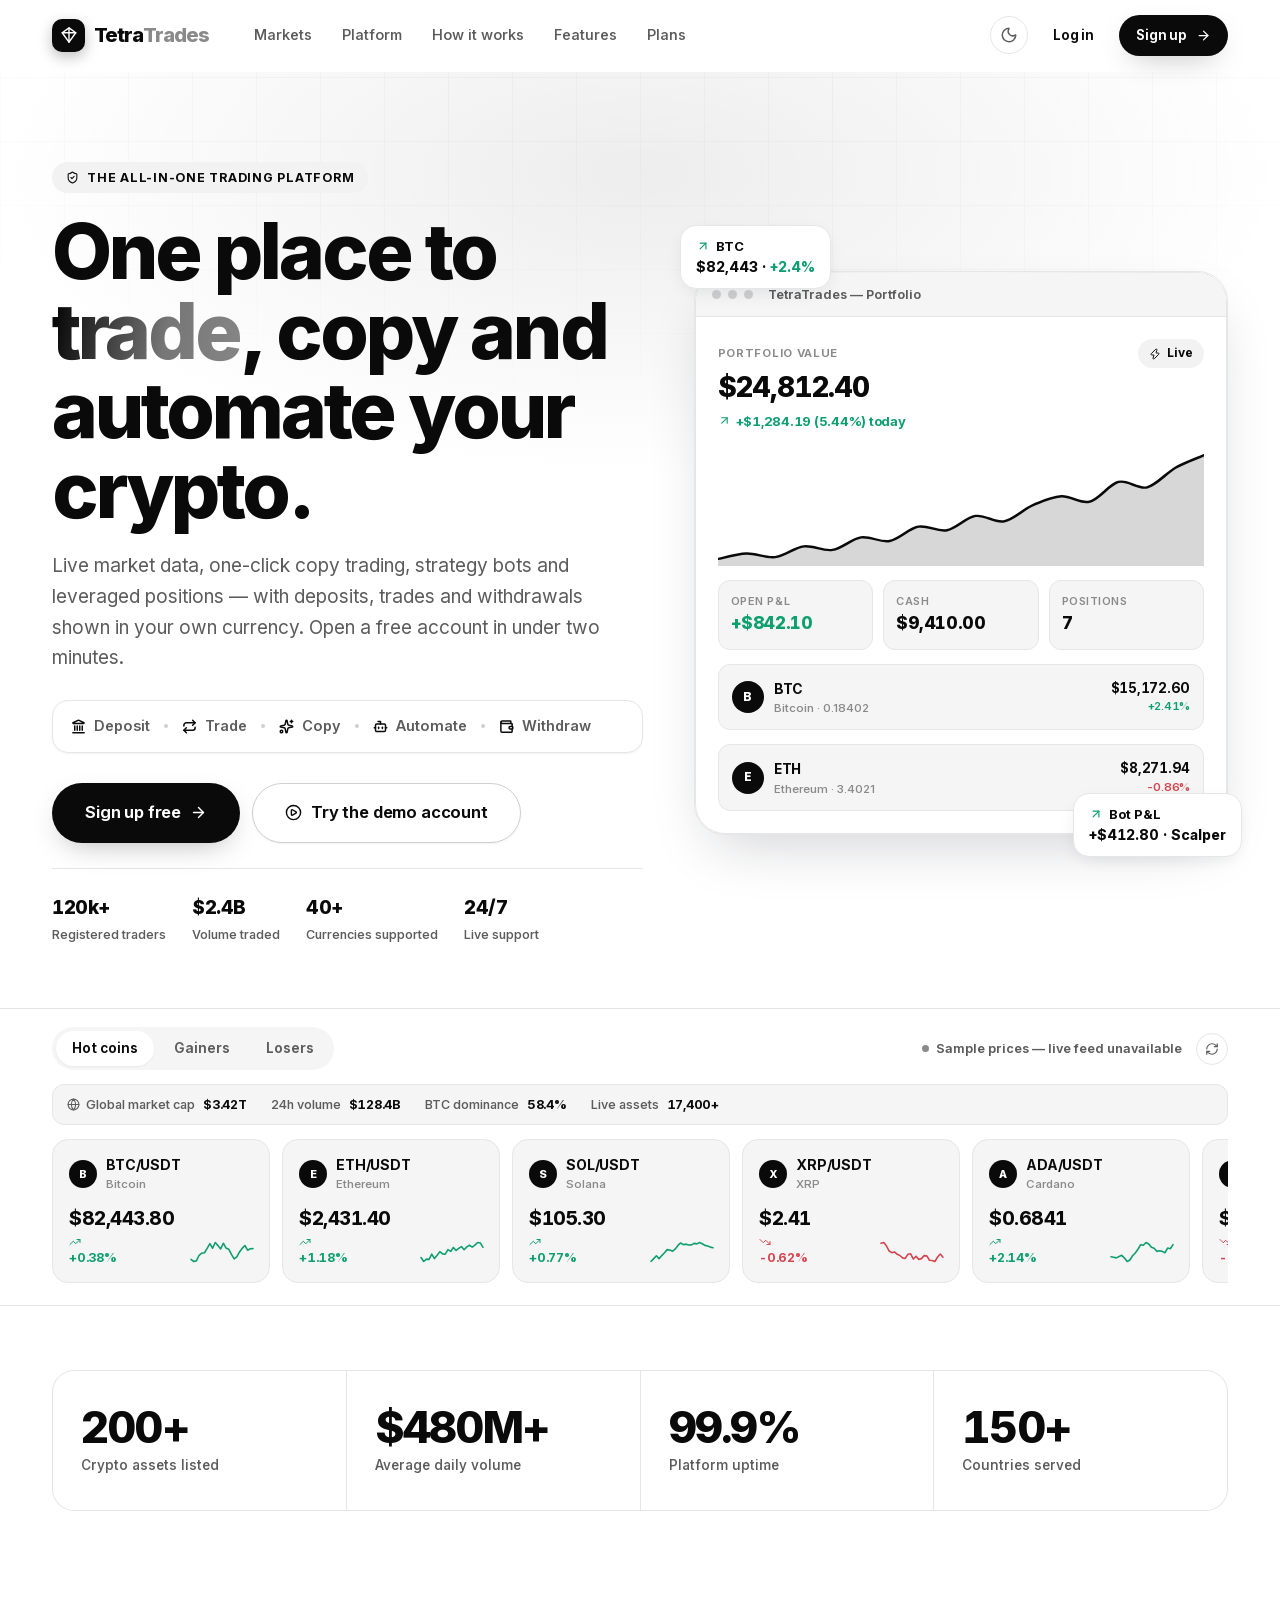
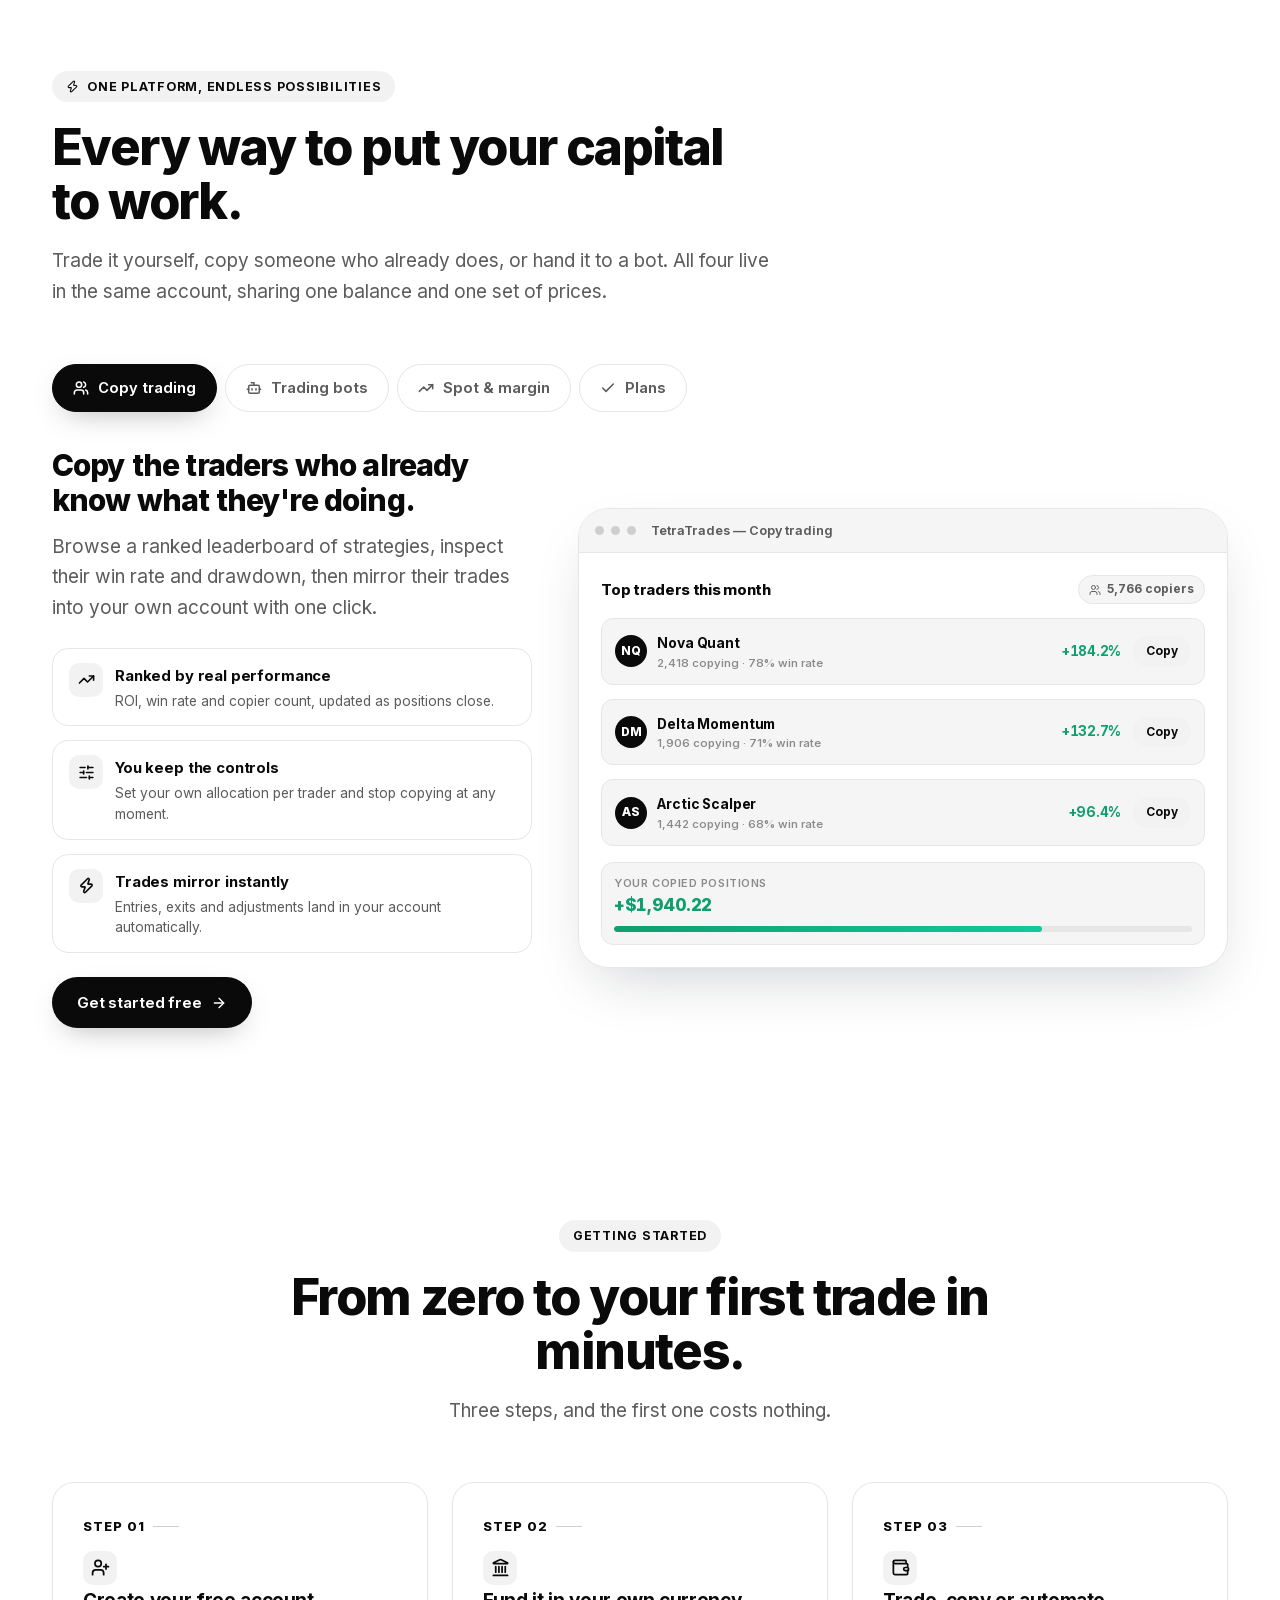
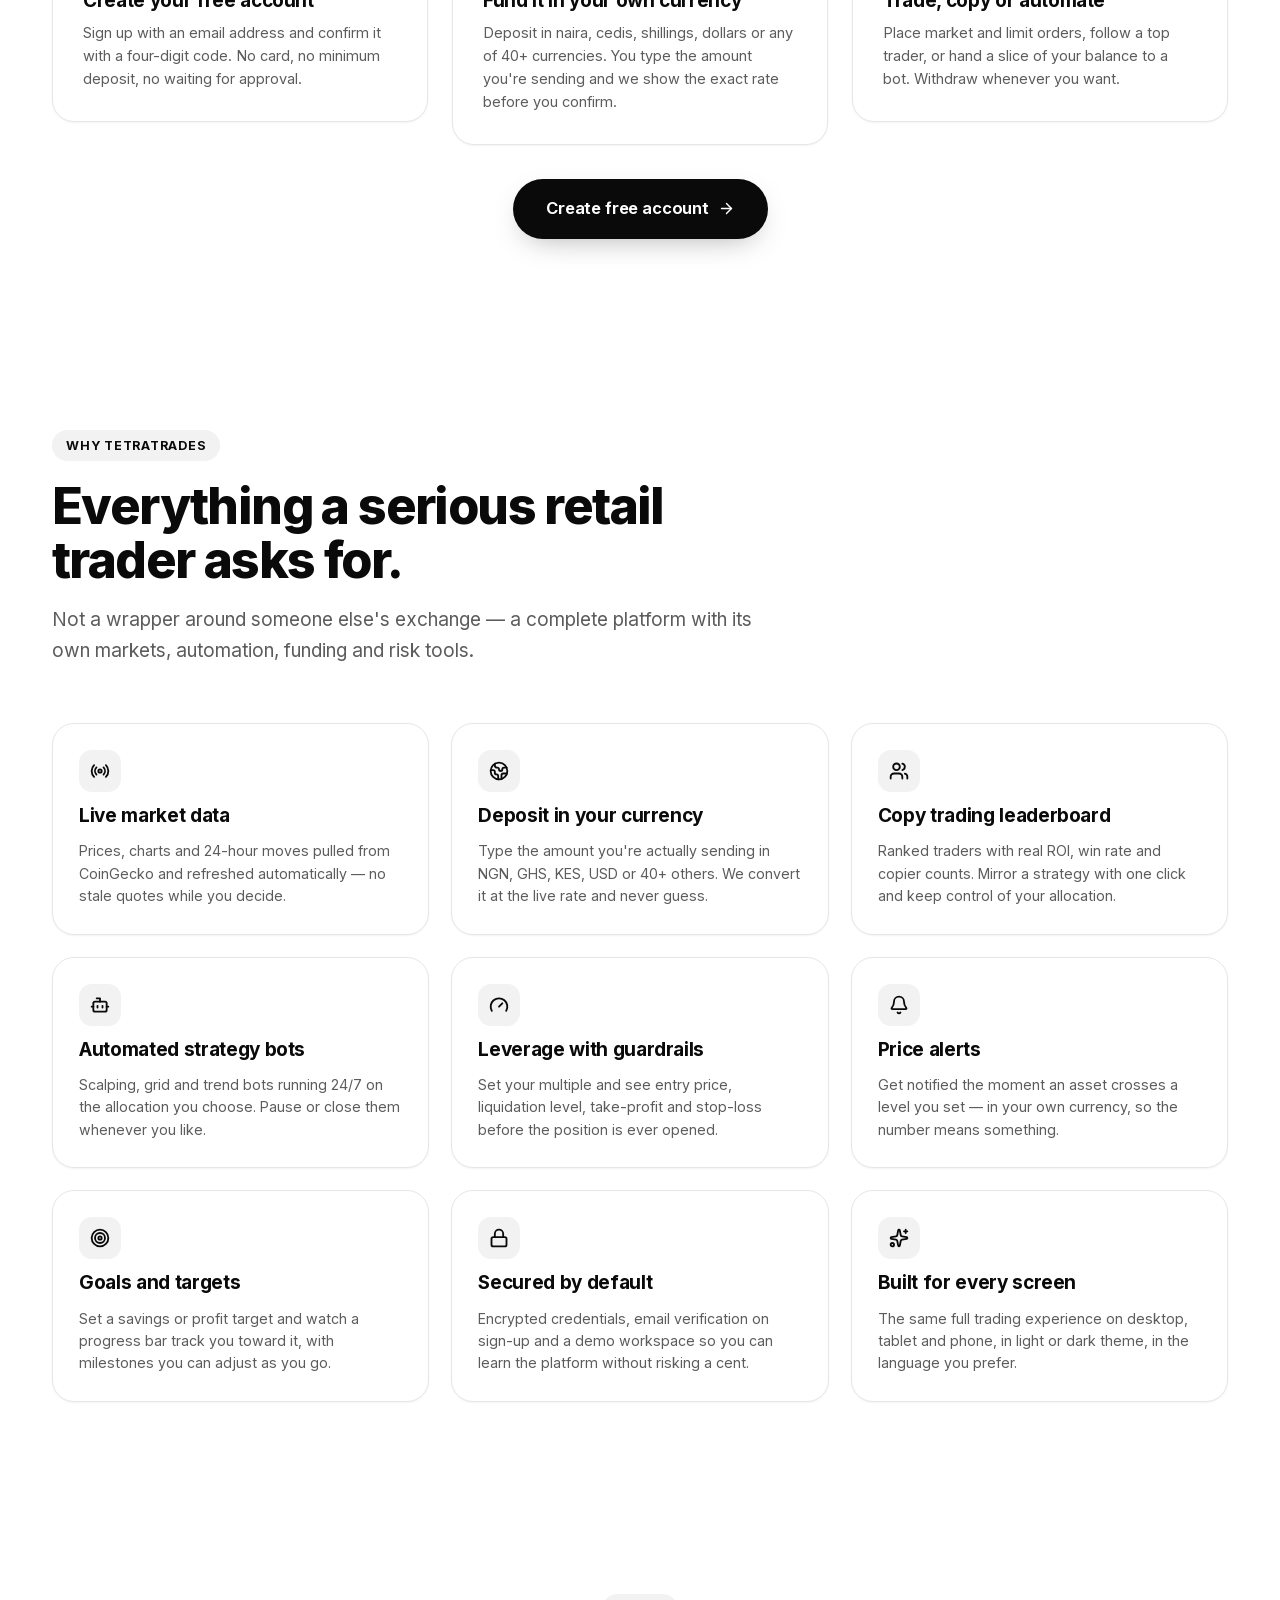
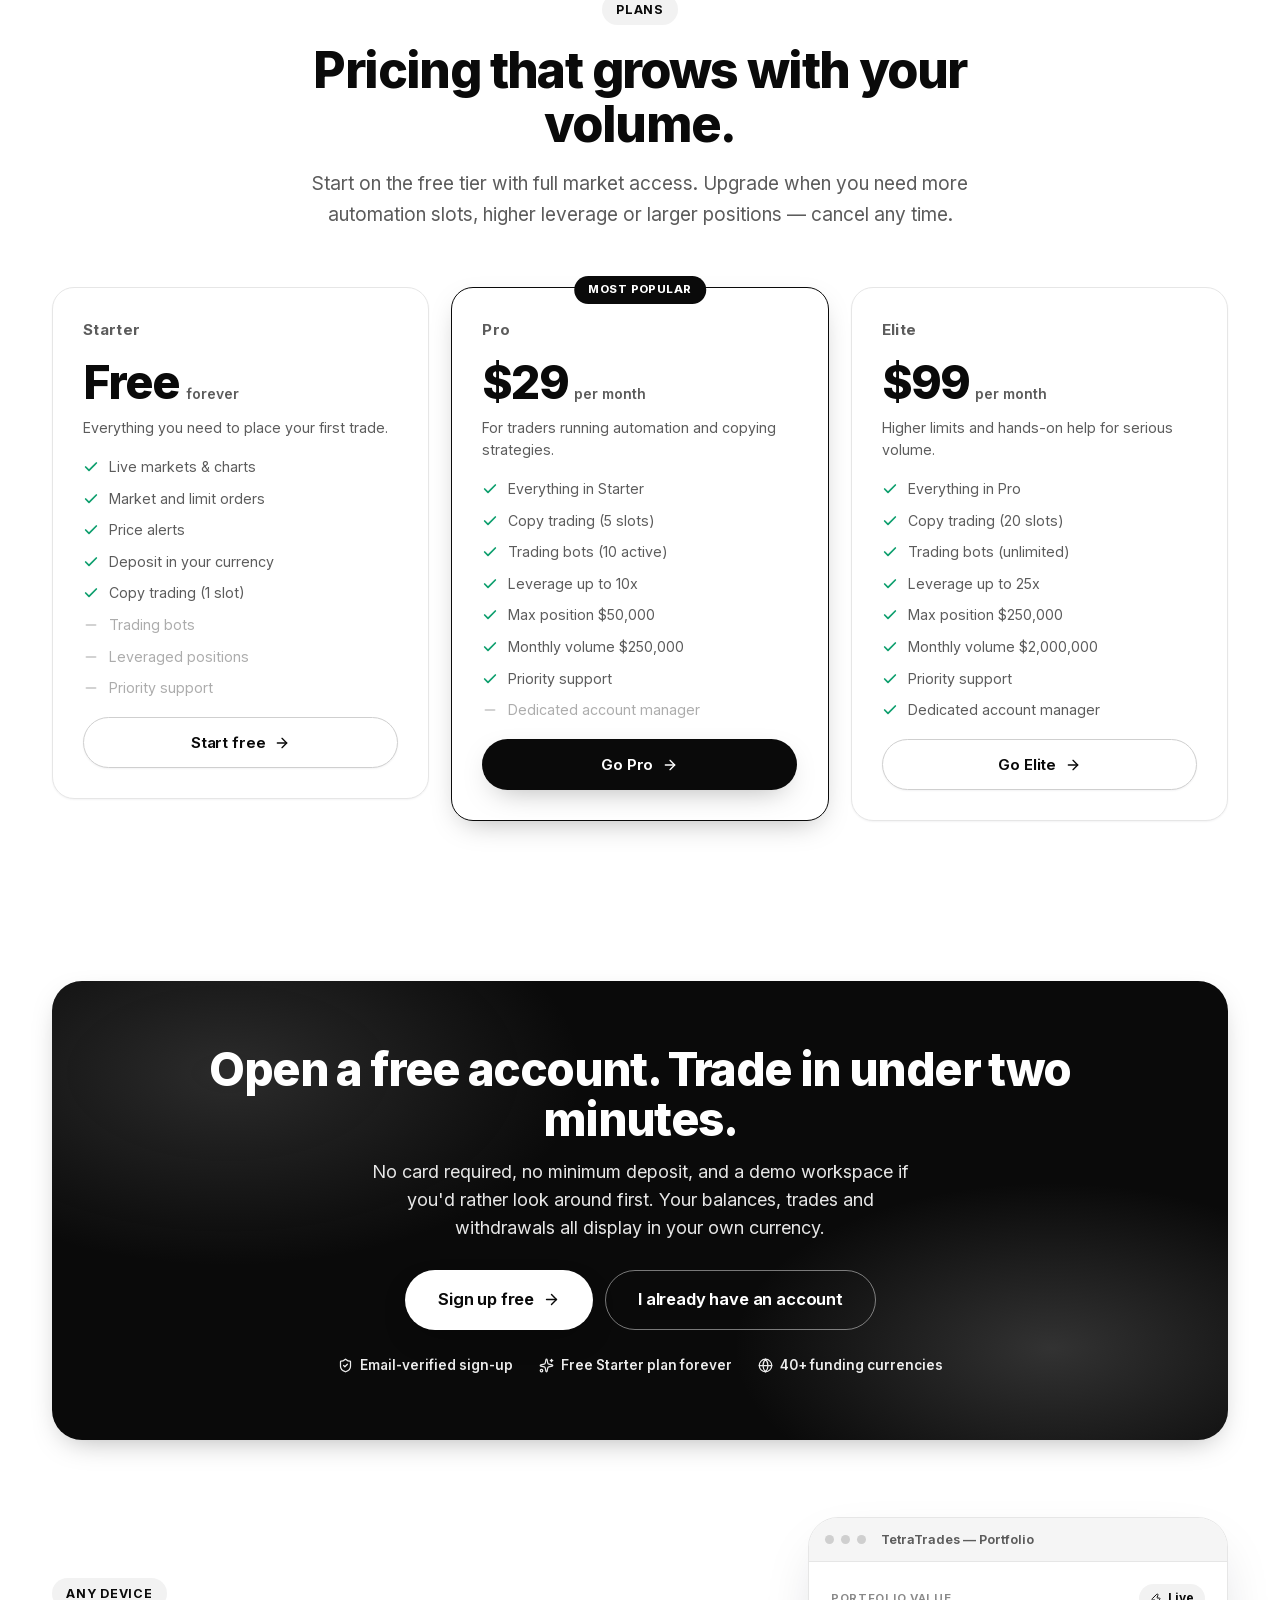
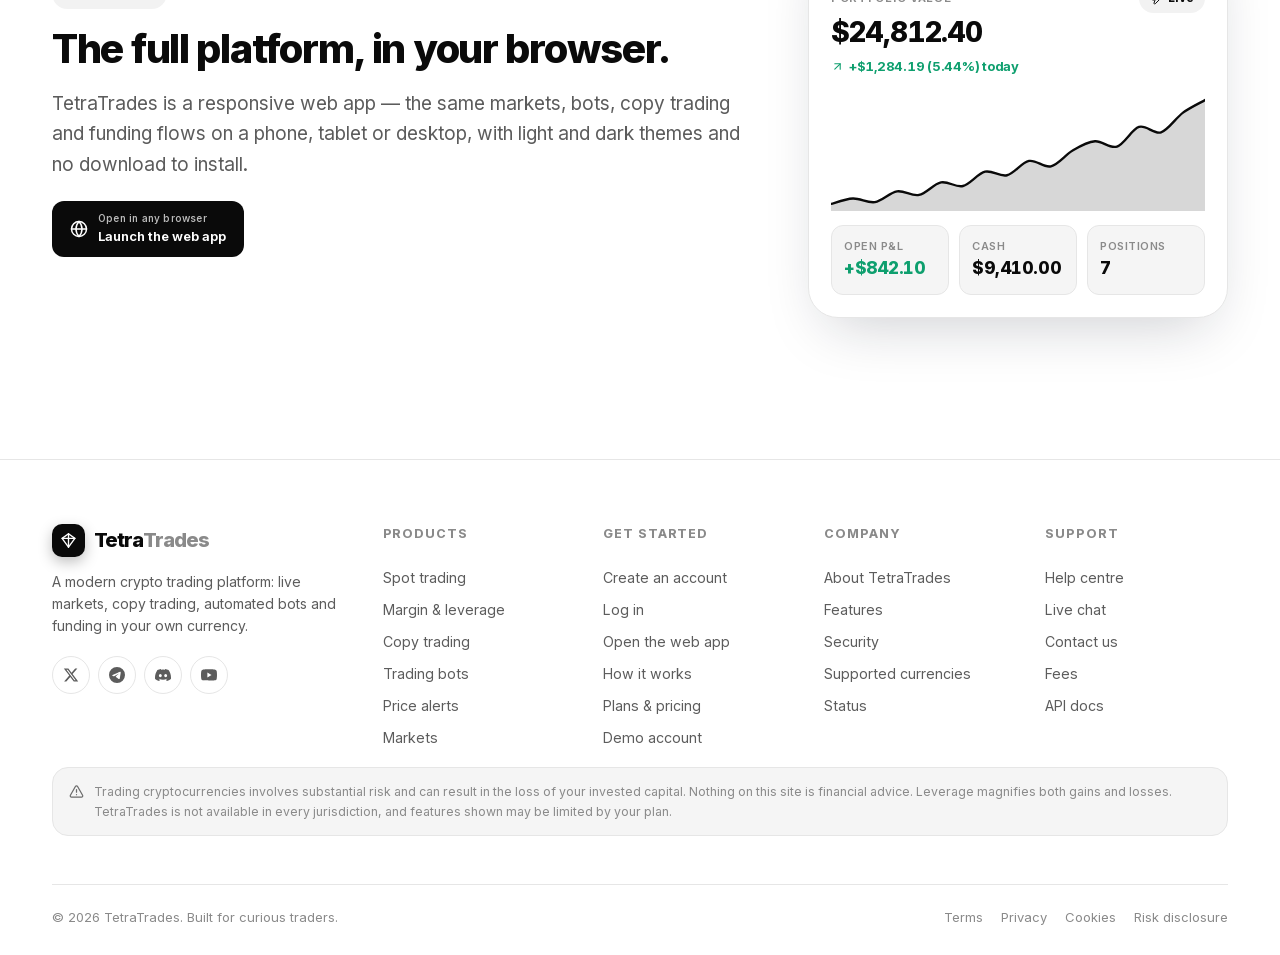
==== commit 0587ea6c: "LIVE DATA" ====
--- a/index.html
+++ b/index.html
@@ -194,9 +194,9 @@
                 <div style="display:flex;align-items:flex-start;justify-content:space-between;gap:12px">
                   <div>
                     <span style="font-size:11.5px;color:var(--faint);font-weight:650;text-transform:uppercase;letter-spacing:.06em">Portfolio value</span>
-                    <strong class="num" style="display:block;font-size:28px;font-weight:800;letter-spacing:-.035em;margin-top:2px">$24,812.40</strong>
+                    <strong class="num" style="display:block;font-size:28px;font-weight:800;letter-spacing:-.035em;margin-top:2px" data-portfolio-total data-cash="9410">$24,812.40</strong>
                     <span class="up num nowrap" style="display:inline-flex;align-items:center;gap:5px;font-size:13px;font-weight:700">
-                      <svg class="ic" width="13" height="13"><use href="#i-arrow-up-right"/></svg> +$1,284.19 (5.44%) today
+                      <svg class="ic" width="13" height="13"><use href="#i-arrow-up-right"/></svg> <span data-portfolio-today>+$1,284.19 (5.44%) today</span>
                     </span>
                   </div>
                   <span class="chip chip--brand"><svg class="ic" width="12" height="12"><use href="#i-zap"/></svg> Live</span>
@@ -208,7 +208,7 @@
                 </svg>
 
                 <div class="mock-metric-grid">
-                  <div class="mock-metric"><span>Open P&amp;L</span><strong class="up num">+$842.10</strong></div>
+                  <div class="mock-metric"><span>Open P&amp;L</span><strong class="up num" data-portfolio-pnl>+$842.10</strong></div>
                   <div class="mock-metric"><span>Cash</span><strong class="num">$9,410.00</strong></div>
                   <div class="mock-metric"><span>Positions</span><strong class="num">7</strong></div>
                 </div>
@@ -218,14 +218,14 @@
                     <span class="mock-avatar">B</span>
                     <span><strong>BTC</strong><small>Bitcoin · 0.18402</small></span>
                   </span>
-                  <span class="mock-num num">$15,172.60<small class="up">+2.41%</small></span>
+                  <span class="mock-num num"><span data-holding-value="bitcoin" data-qty="0.18402" data-cost="66421.50">$15,172.60</span><small data-live-change="bitcoin" class="up">+2.41%</small></span>
                 </div>
                 <div class="mock-row">
                   <span class="mock-id">
                     <span class="mock-avatar">E</span>
                     <span><strong>ETH</strong><small>Ethereum · 3.4021</small></span>
                   </span>
-                  <span class="mock-num num">$8,271.94<small class="down">-0.86%</small></span>
+                  <span class="mock-num num"><span data-holding-value="ethereum" data-qty="3.4021" data-cost="1980.00">$8,271.94</span><small data-live-change="ethereum" class="down">-0.86%</small></span>
                 </div>
               </div>
             </div>
@@ -236,7 +236,7 @@
               <span style="display:flex;align-items:center;gap:6px">
                 <svg class="ic" width="14" height="14" style="color:var(--green)"><use href="#i-arrow-up-right"/></svg> BTC
               </span>
-              <small class="num" style="color:var(--ink);font-weight:750;font-size:14px">$82,443 · +2.4%</small>
+              <small class="num" style="color:var(--ink);font-weight:750;font-size:14px"><span data-live-price="bitcoin">$82,443</span> · <span data-live-change="bitcoin" class="up">+2.4%</span></small>
             </span>
           </div>
           <div class="pill-badge pill-badge--br">
@@ -268,6 +268,12 @@
               <svg class="ic" width="14" height="14"><use href="#i-refresh-cw"/></svg>
             </button>
           </div>
+        </div>
+        <div class="global-strip" aria-label="Global market statistics">
+          <span><svg class="ic" width="13" height="13"><use href="#i-globe"/></svg> Global market cap <strong class="num" data-global="mcap">$3.42T</strong></span>
+          <span>24h volume <strong class="num" data-global="vol">$128.4B</strong></span>
+          <span>BTC dominance <strong class="num" data-global="btc">58.4%</strong></span>
+          <span>Live assets <strong class="num" data-global="count">17,400+</strong></span>
         </div>
         <div class="rail" id="coin-rail" role="tabpanel" aria-labelledby="tab-hot">
           <article class="coin-card">
@@ -594,7 +600,7 @@
               <div class="mock-body">
                 <div style="display:flex;align-items:center;justify-content:space-between;gap:12px">
                   <span class="mock-id"><span class="mock-avatar">B</span><span><strong>BTC/USDT</strong><small>Perpetual · 5x leverage</small></span></span>
-                  <span class="mock-num num">$82,443.80</span>
+                  <span class="mock-num num" data-live-price="bitcoin">$82,443.80</span>
                 </div>
                 <svg class="mock-chart" viewBox="0 0 320 100" preserveAspectRatio="none" aria-hidden="true">
                   <path class="area" d="M0.0,94.0 C4.8,92.3 19.4,84.1 29.1,83.6 C38.8,83.2 48.5,93.1 58.2,91.4 C67.9,89.7 77.6,78.0 87.3,73.3 C97.0,68.5 106.7,62.5 116.4,62.9 C126.1,63.4 135.8,77.2 145.5,75.9 C155.2,74.6 164.8,61.2 174.5,55.2 C184.2,49.1 193.9,40.5 203.6,39.6 C213.3,38.8 223.0,52.2 232.7,50.0 C242.4,47.8 252.1,28.9 261.8,26.7 C271.5,24.5 281.2,40.5 290.9,37.1 C300.6,33.6 315.2,11.2 320.0,6.0 L320,100 L0,100 Z" fill="var(--blue)"></path>
@@ -606,7 +612,7 @@
                 </div>
                 <div class="mock-row">
                   <span class="mock-id"><span><strong>Open position</strong><small>Entry $80,120.44 · Liq. $72,108.40</small></span></span>
-                  <span class="mock-num num up">+$2,323.36<small class="up">+14.5%</small></span>
+                  <span class="mock-num num up"><span data-position-pnl="bitcoin" data-entry="80120.44" data-qty="0.16" data-margin="2000">+$2,323.36</span><small class="up" data-position-roe="bitcoin" data-entry="80120.44" data-qty="0.16" data-margin="2000">+14.5%</small></span>
                 </div>
                 <div class="mock-metric-grid">
                   <div class="mock-metric"><span>Margin</span><strong class="num">$2,000.00</strong></div>
@@ -852,8 +858,8 @@
                   <div style="display:flex;align-items:flex-start;justify-content:space-between;gap:12px">
                     <div>
                       <span style="font-size:11.5px;color:var(--faint);font-weight:650;text-transform:uppercase;letter-spacing:.06em">Portfolio value</span>
-                      <strong class="num" style="display:block;font-size:28px;font-weight:800;letter-spacing:-.035em;margin-top:2px">$24,812.40</strong>
-                      <span class="up num nowrap" style="display:inline-flex;align-items:center;gap:5px;font-size:13px;font-weight:700"><svg class="ic" width="13" height="13"><use href="#i-arrow-up-right"/></svg> +$1,284.19 (5.44%) today</span>
+                      <strong class="num" style="display:block;font-size:28px;font-weight:800;letter-spacing:-.035em;margin-top:2px" data-portfolio-total data-cash="9410">$24,812.40</strong>
+                      <span class="up num nowrap" style="display:inline-flex;align-items:center;gap:5px;font-size:13px;font-weight:700"><svg class="ic" width="13" height="13"><use href="#i-arrow-up-right"/></svg> <span data-portfolio-today>+$1,284.19 (5.44%) today</span></span>
                     </div>
                     <span class="chip chip--brand"><svg class="ic" width="12" height="12"><use href="#i-zap"/></svg> Live</span>
                   </div>
@@ -862,7 +868,7 @@
                     <path class="line" d="M0.0,94.0 C3.1,93.2 12.5,89.7 18.8,89.4 C25.1,89.2 31.4,93.5 37.6,92.5 C43.9,91.5 50.2,84.4 56.5,83.4 C62.7,82.4 69.0,87.7 75.3,86.4 C81.6,85.1 87.8,77.1 94.1,75.8 C100.4,74.5 106.7,80.3 112.9,78.8 C119.2,77.3 125.5,68.2 131.8,66.7 C138.0,65.2 144.3,71.2 150.6,69.7 C156.9,68.2 163.1,58.9 169.4,57.6 C175.7,56.3 182.0,63.7 188.2,62.1 C194.5,60.6 200.8,52.0 207.1,48.5 C213.3,44.9 219.6,41.4 225.9,40.9 C232.2,40.4 238.4,47.5 244.7,45.4 C251.0,43.4 257.3,30.8 263.5,28.8 C269.8,26.7 276.1,35.3 282.4,33.3 C288.6,31.3 294.9,21.2 301.2,16.6 C307.5,12.1 316.9,7.8 320.0,6.0"></path>
                   </svg>
                   <div class="mock-metric-grid">
-                    <div class="mock-metric"><span>Open P&amp;L</span><strong class="up num">+$842.10</strong></div>
+                    <div class="mock-metric"><span>Open P&amp;L</span><strong class="up num" data-portfolio-pnl>+$842.10</strong></div>
                     <div class="mock-metric"><span>Cash</span><strong class="num">$9,410.00</strong></div>
                     <div class="mock-metric"><span>Positions</span><strong class="num">7</strong></div>
                   </div>
--- a/styles.css
+++ b/styles.css
@@ -1361,3 +1361,27 @@
 #nav-toggle:checked ~ .nav .nav-burger .ic-close { display: block; }
 
 .nowrap { white-space: nowrap; }
+
+/* Global market statistics strip (live from CoinGecko /global) */
+.global-strip {
+  display: flex;
+  flex-wrap: wrap;
+  gap: 8px 24px;
+  align-items: center;
+  margin: 0 0 14px;
+  padding: 10px 14px;
+  border-radius: var(--r-sm);
+  background: var(--surface-soft);
+  border: 1px solid var(--line);
+  font-size: 12.5px;
+  font-weight: 550;
+  color: var(--muted);
+}
+
+.global-strip span { display: inline-flex; align-items: center; gap: 6px; }
+.global-strip strong { color: var(--ink); font-weight: 700; margin-left: 2px; }
+
+@media (max-width: 480px) {
+  /* keep the topbar on one line on phones — Sign up lives in the drawer menu */
+  .nav-actions .btn { display: none; }
+}
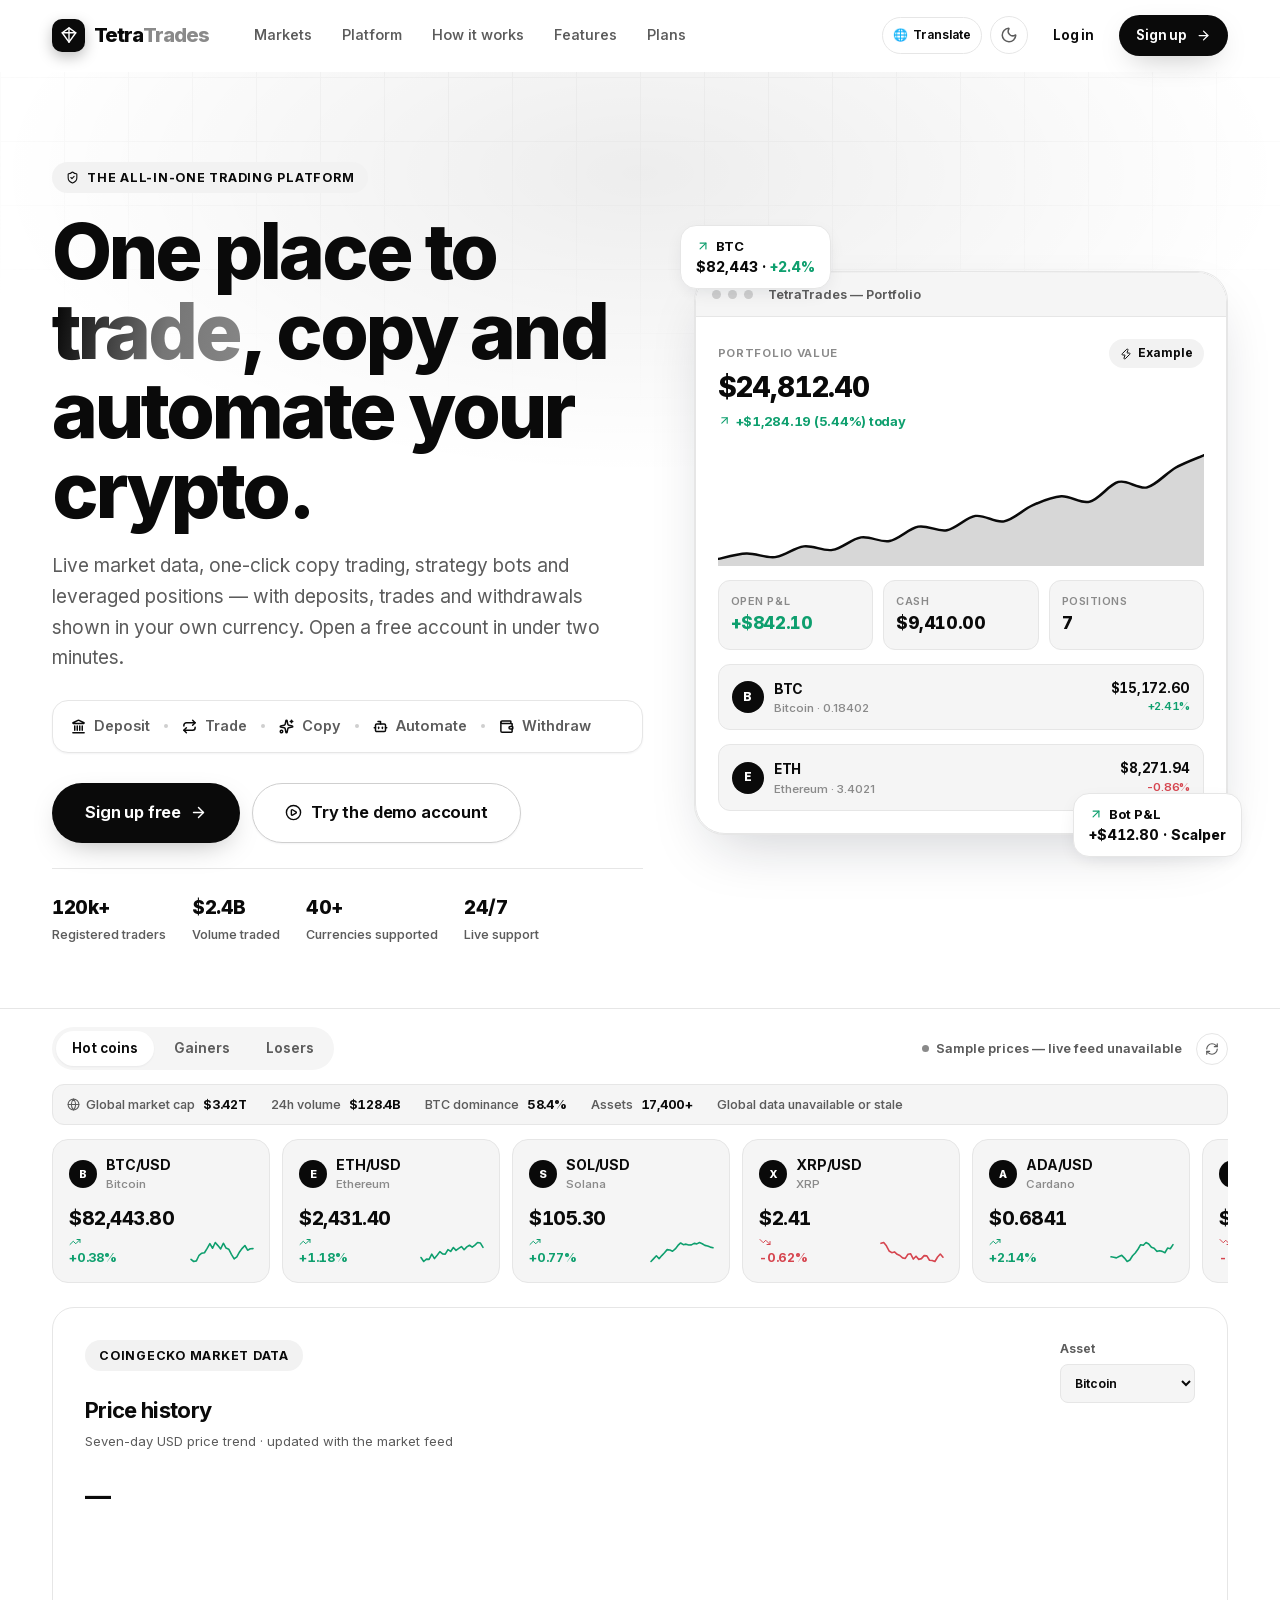
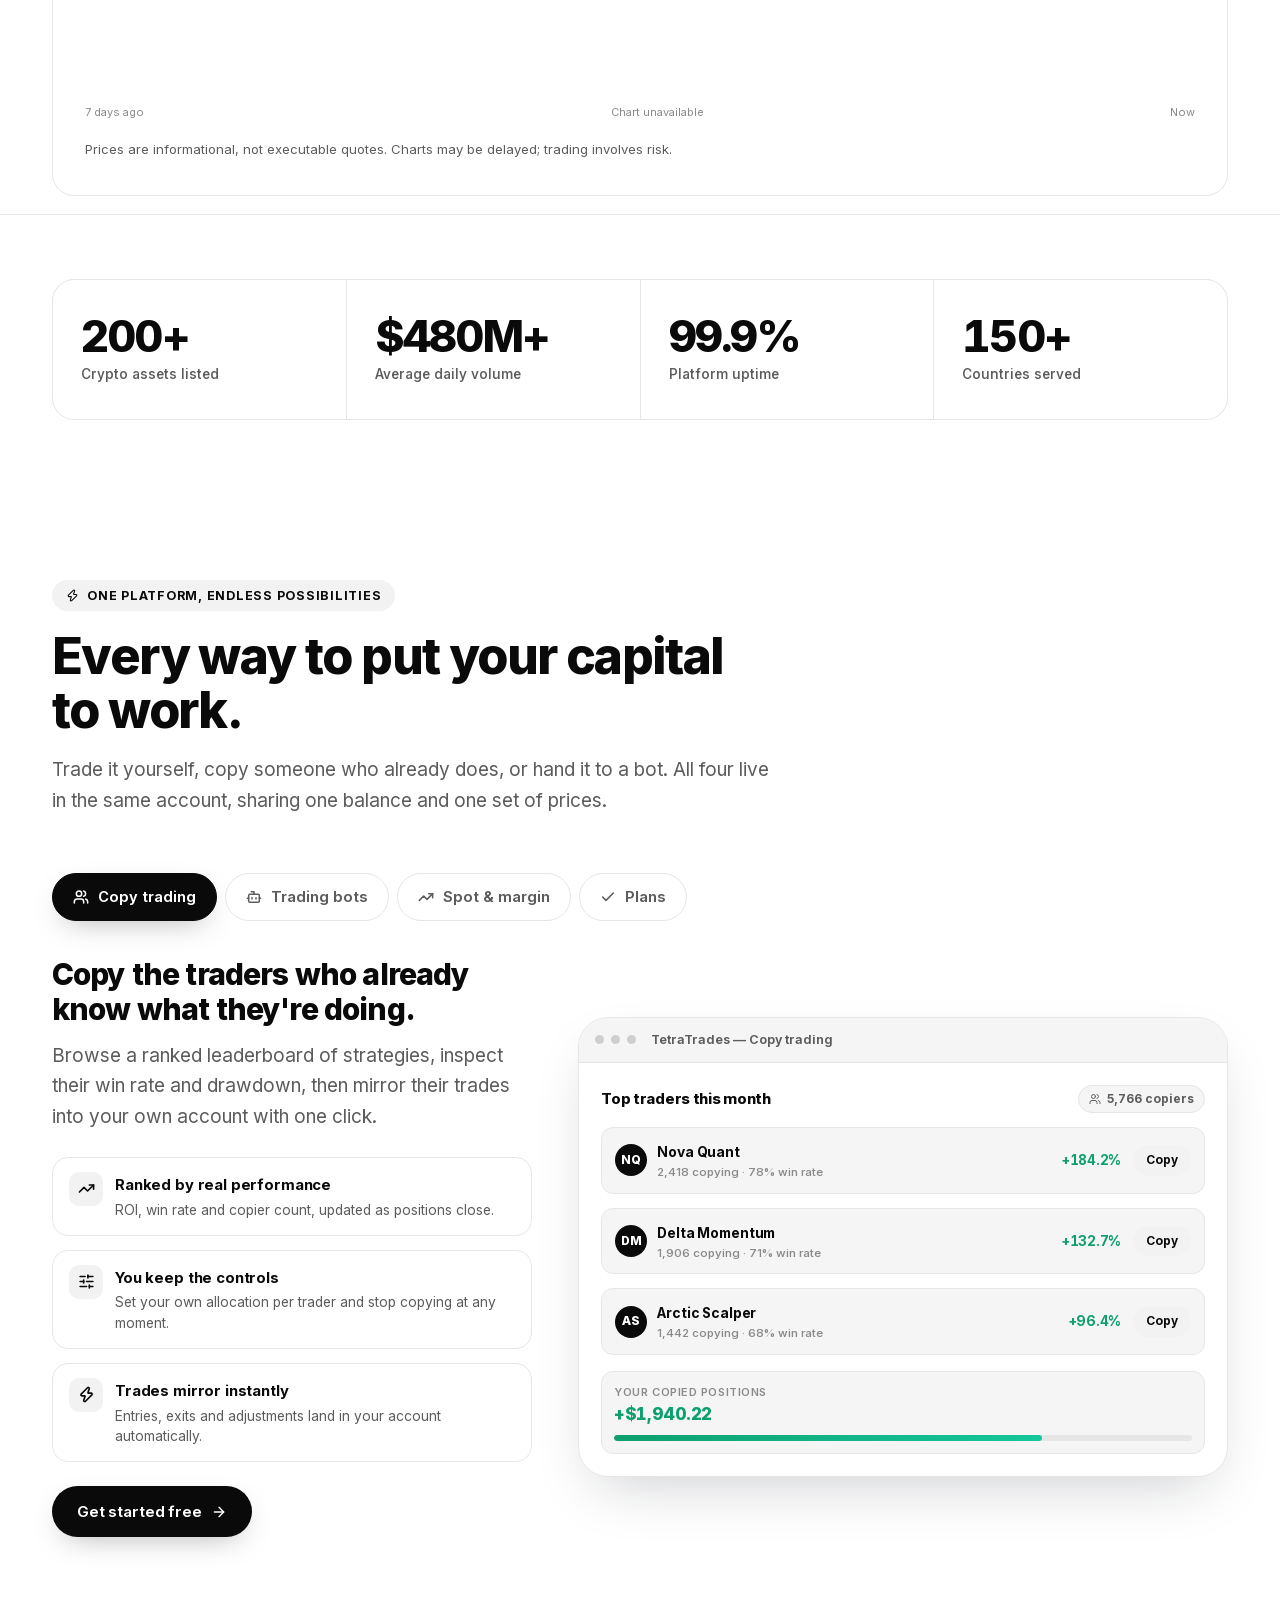
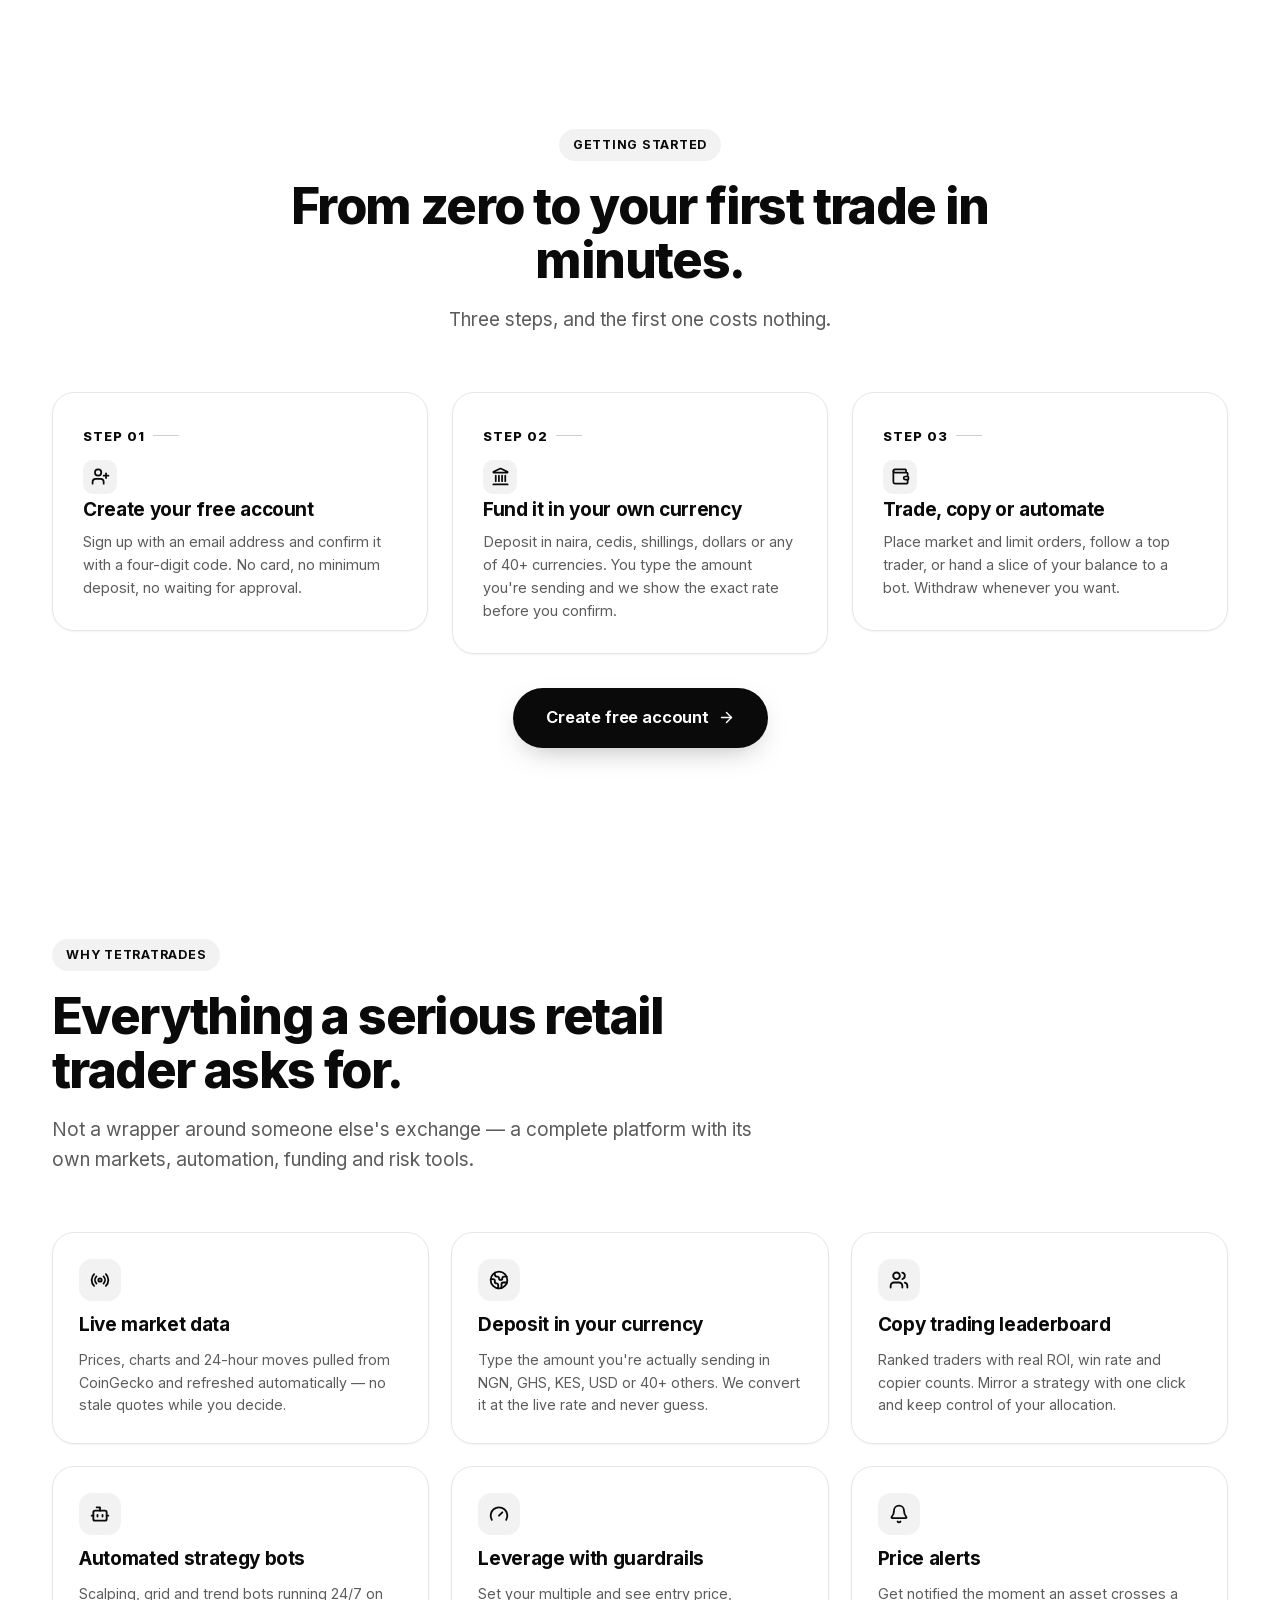
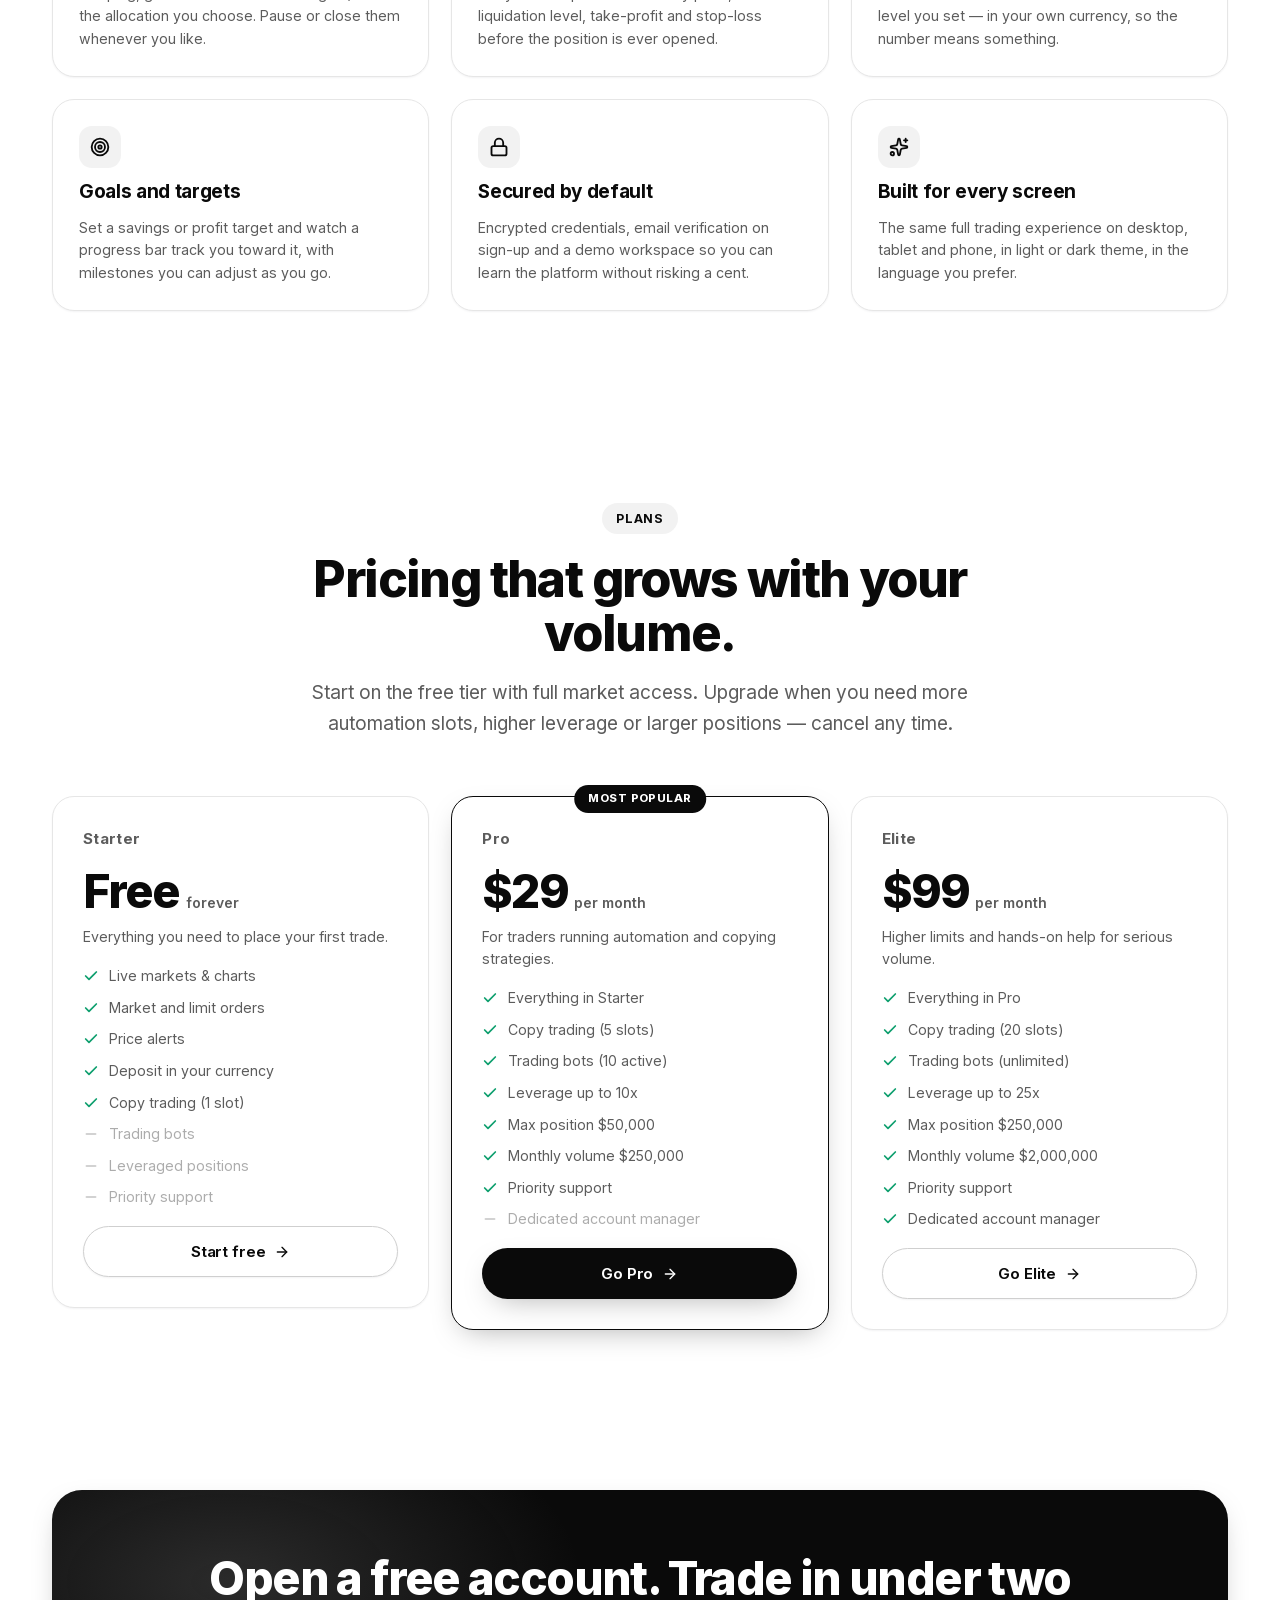
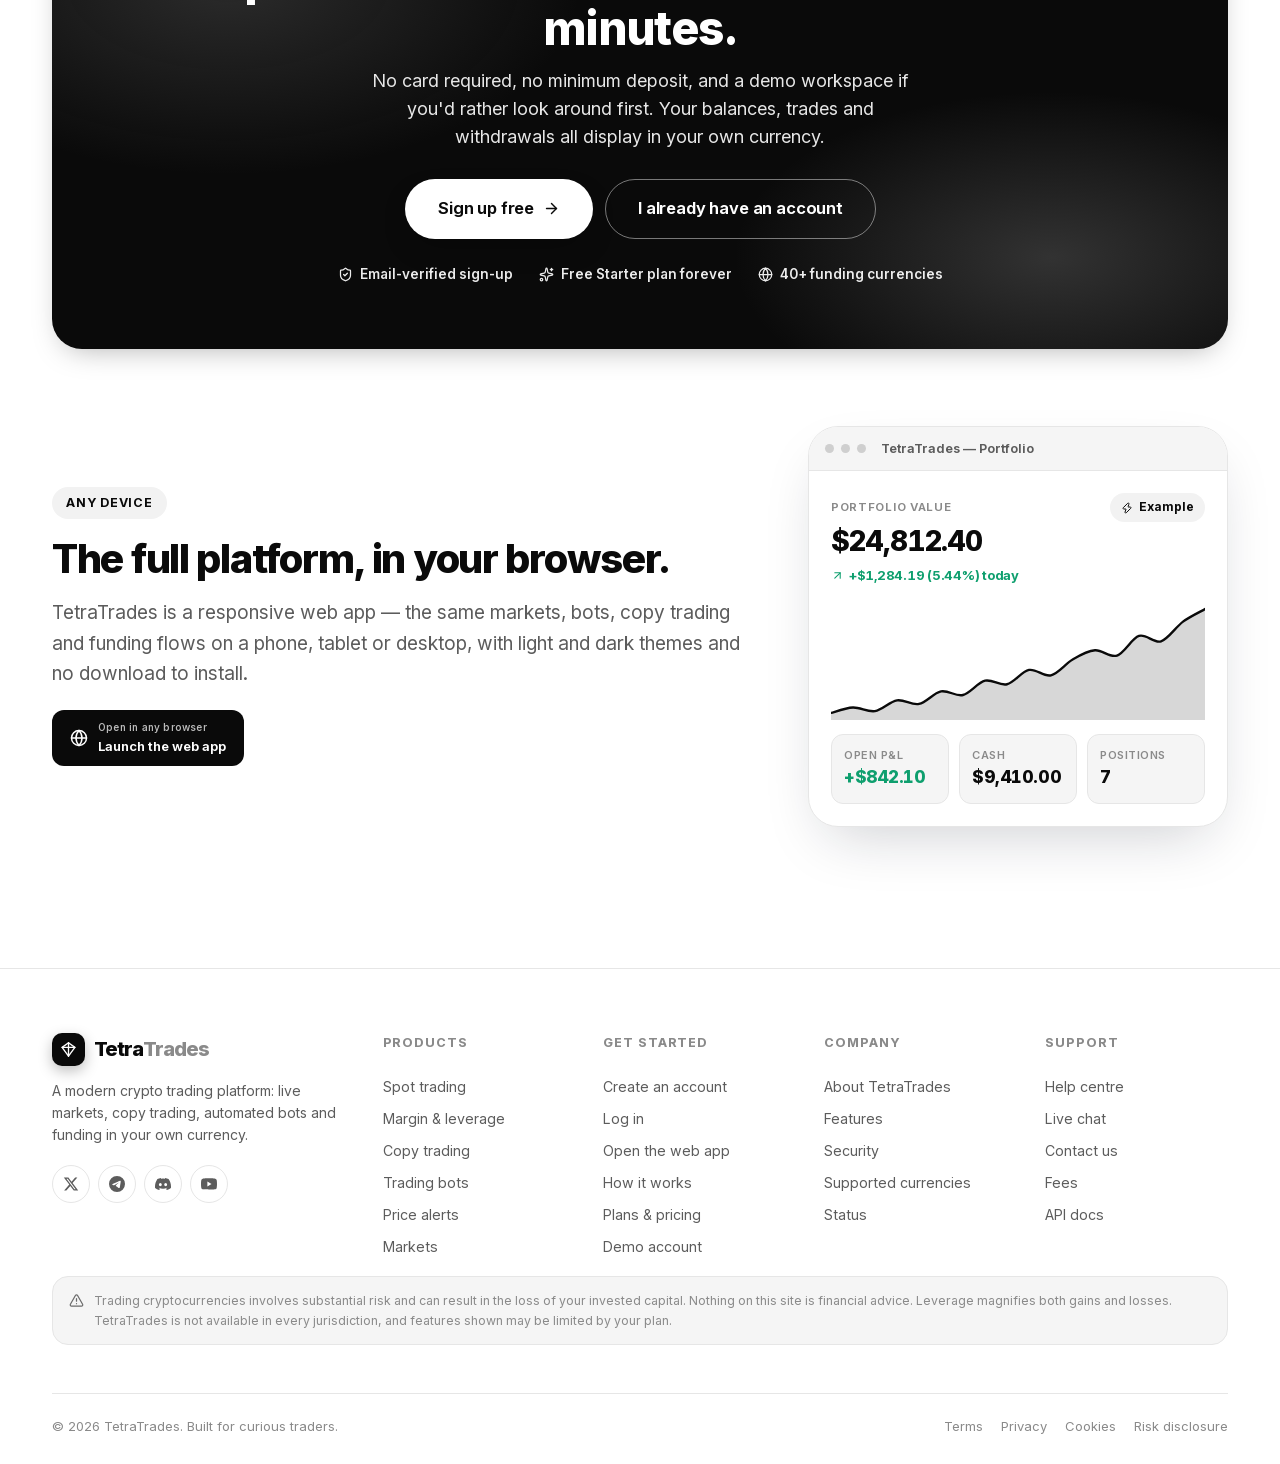
==== commit 47202bd9: "IMporve" ====
--- a/index.html
+++ b/index.html
@@ -32,6 +32,8 @@
       document.documentElement.classList.add("js");
     })();
   </script>
+  <script src="config.js" defer></script>
+  <script src="site.js" defer></script>
   <script src="script.js" defer></script>
 </head>
 <body>
@@ -97,6 +99,7 @@
       <span class="nav-spacer"></span>
 
       <div class="nav-actions">
+        <div class="translate-wrap"><button class="translate-toggle" type="button" aria-expanded="false" aria-controls="translate-panel">🌐 <span>Translate</span></button><div id="translate-panel" class="translate-panel" hidden><strong>Translate this page</strong><p>Machine translation by Google. Content may not be exact.</p><div id="google_translate_element"></div><p class="translate-status" role="status"></p></div></div>
         <button type="button" class="icon-round" id="theme-toggle" aria-label="Switch theme" title="Switch theme">
           <svg class="ic ic-sun" width="18" height="18"><use href="#i-sun"/></svg>
           <svg class="ic ic-moon" width="18" height="18"><use href="#i-moon"/></svg>
@@ -119,6 +122,9 @@
     <a href="#how">How it works</a>
     <a href="#features">Features</a>
     <a href="#plans">Plans</a>
+    <a href="markets.html">Market overview</a>
+    <a href="about.html">About</a>
+    <a href="help.html">Help centre</a>
     <div class="drawer-cta">
       <a class="btn btn--ghost" href="https://tetra-trades.vercel.app/">Log in</a>
       <a class="btn btn--primary" href="https://tetra-trades.vercel.app/">
@@ -199,7 +205,7 @@
                       <svg class="ic" width="13" height="13"><use href="#i-arrow-up-right"/></svg> <span data-portfolio-today>+$1,284.19 (5.44%) today</span>
                     </span>
                   </div>
-                  <span class="chip chip--brand"><svg class="ic" width="12" height="12"><use href="#i-zap"/></svg> Live</span>
+                  <span class="chip chip--brand"><svg class="ic" width="12" height="12"><use href="#i-zap"/></svg> Example</span>
                 </div>
 
                 <svg class="mock-chart" viewBox="0 0 320 100" preserveAspectRatio="none" aria-hidden="true">
@@ -273,13 +279,14 @@
           <span><svg class="ic" width="13" height="13"><use href="#i-globe"/></svg> Global market cap <strong class="num" data-global="mcap">$3.42T</strong></span>
           <span>24h volume <strong class="num" data-global="vol">$128.4B</strong></span>
           <span>BTC dominance <strong class="num" data-global="btc">58.4%</strong></span>
-          <span>Live assets <strong class="num" data-global="count">17,400+</strong></span>
+          <span>Assets <strong class="num" data-global="count">17,400+</strong></span>
+          <span id="global-status">Sample global figures until updated</span>
         </div>
         <div class="rail" id="coin-rail" role="tabpanel" aria-labelledby="tab-hot">
           <article class="coin-card">
             <div class="coin-top">
               <span class="coin-icon">B</span>
-              <span><span class="coin-sym">BTC/USDT</span><span class="coin-name">Bitcoin</span></span>
+              <span><span class="coin-sym">BTC/USD</span><span class="coin-name">Bitcoin</span></span>
             </div>
             <div class="coin-price num">$82,443.80</div>
             <div class="coin-meta">
@@ -290,7 +297,7 @@
           <article class="coin-card">
             <div class="coin-top">
               <span class="coin-icon">E</span>
-              <span><span class="coin-sym">ETH/USDT</span><span class="coin-name">Ethereum</span></span>
+              <span><span class="coin-sym">ETH/USD</span><span class="coin-name">Ethereum</span></span>
             </div>
             <div class="coin-price num">$2,431.40</div>
             <div class="coin-meta">
@@ -301,7 +308,7 @@
           <article class="coin-card">
             <div class="coin-top">
               <span class="coin-icon">S</span>
-              <span><span class="coin-sym">SOL/USDT</span><span class="coin-name">Solana</span></span>
+              <span><span class="coin-sym">SOL/USD</span><span class="coin-name">Solana</span></span>
             </div>
             <div class="coin-price num">$105.30</div>
             <div class="coin-meta">
@@ -312,7 +319,7 @@
           <article class="coin-card">
             <div class="coin-top">
               <span class="coin-icon">X</span>
-              <span><span class="coin-sym">XRP/USDT</span><span class="coin-name">XRP</span></span>
+              <span><span class="coin-sym">XRP/USD</span><span class="coin-name">XRP</span></span>
             </div>
             <div class="coin-price num">$2.41</div>
             <div class="coin-meta">
@@ -323,7 +330,7 @@
           <article class="coin-card">
             <div class="coin-top">
               <span class="coin-icon">A</span>
-              <span><span class="coin-sym">ADA/USDT</span><span class="coin-name">Cardano</span></span>
+              <span><span class="coin-sym">ADA/USD</span><span class="coin-name">Cardano</span></span>
             </div>
             <div class="coin-price num">$0.6841</div>
             <div class="coin-meta">
@@ -334,7 +341,7 @@
           <article class="coin-card">
             <div class="coin-top">
               <span class="coin-icon">D</span>
-              <span><span class="coin-sym">DOGE/USDT</span><span class="coin-name">Dogecoin</span></span>
+              <span><span class="coin-sym">DOGE/USD</span><span class="coin-name">Dogecoin</span></span>
             </div>
             <div class="coin-price num">$0.1523</div>
             <div class="coin-meta">
@@ -345,7 +352,7 @@
           <article class="coin-card">
             <div class="coin-top">
               <span class="coin-icon">L</span>
-              <span><span class="coin-sym">LINK/USDT</span><span class="coin-name">Chainlink</span></span>
+              <span><span class="coin-sym">LINK/USD</span><span class="coin-name">Chainlink</span></span>
             </div>
             <div class="coin-price num">$15.89</div>
             <div class="coin-meta">
@@ -356,7 +363,7 @@
           <article class="coin-card">
             <div class="coin-top">
               <span class="coin-icon">A</span>
-              <span><span class="coin-sym">AVAX/USDT</span><span class="coin-name">Avalanche</span></span>
+              <span><span class="coin-sym">AVAX/USD</span><span class="coin-name">Avalanche</span></span>
             </div>
             <div class="coin-price num">$24.61</div>
             <div class="coin-meta">
@@ -367,7 +374,7 @@
           <article class="coin-card">
             <div class="coin-top">
               <span class="coin-icon">D</span>
-              <span><span class="coin-sym">DOT/USDT</span><span class="coin-name">Polkadot</span></span>
+              <span><span class="coin-sym">DOT/USD</span><span class="coin-name">Polkadot</span></span>
             </div>
             <div class="coin-price num">$3.18</div>
             <div class="coin-meta">
@@ -378,7 +385,7 @@
           <article class="coin-card">
             <div class="coin-top">
               <span class="coin-icon">L</span>
-              <span><span class="coin-sym">LTC/USDT</span><span class="coin-name">Litecoin</span></span>
+              <span><span class="coin-sym">LTC/USD</span><span class="coin-name">Litecoin</span></span>
             </div>
             <div class="coin-price num">$92.47</div>
             <div class="coin-meta">
@@ -386,6 +393,14 @@
               <svg class="spark" viewBox="0 0 62 22" aria-hidden="true"><path d="M0.00,17.06 L2.70,18.60 L5.39,19.92 L8.09,18.57 L10.78,17.48 L13.48,18.80 L16.17,20.50 L18.87,19.03 L21.57,16.49 L24.26,18.35 L26.96,17.95 L29.65,14.93 L32.35,12.95 L35.04,12.72 L37.74,10.06 L40.43,10.28 L43.13,7.38 L45.83,5.68 L48.52,4.82 L51.22,4.54 L53.91,3.64 L56.61,5.18 L59.30,3.19 L62.00,1.50" stroke="var(--green)" fill="none" stroke-width="1.6" stroke-linecap="round"/></svg>
             </div>
           </article>
+        </div>
+        <div class="market-chart-card" aria-labelledby="chart-heading">
+          <div class="market-chart-header"><div><span class="eyebrow">CoinGecko market data</span><h3 id="chart-heading">Price history</h3><p>Seven-day USD price trend · updated with the market feed</p></div>
+            <label for="chart-coin">Asset <select id="chart-coin"><option value="bitcoin">Bitcoin</option><option value="ethereum">Ethereum</option><option value="solana">Solana</option><option value="ripple">XRP</option><option value="cardano">Cardano</option></select></label></div>
+          <div class="market-chart-summary"><strong id="chart-price">—</strong><span id="chart-change"></span></div>
+          <svg class="market-chart-svg" viewBox="0 0 320 100" preserveAspectRatio="none" role="img" aria-label="Seven day price chart"><path id="chart-area" class="market-chart-area" d=""></path><path id="chart-line" class="market-chart-line" d=""></path></svg>
+          <div class="chart-footer"><span>7 days ago</span><span id="chart-status" role="status">Chart requires JavaScript</span><span>Now</span></div>
+          <p class="chart-note">Prices are informational, not executable quotes. Charts may be delayed; trading involves risk.</p>
         </div>
       </div>
     </div>
@@ -861,7 +876,7 @@
                       <strong class="num" style="display:block;font-size:28px;font-weight:800;letter-spacing:-.035em;margin-top:2px" data-portfolio-total data-cash="9410">$24,812.40</strong>
                       <span class="up num nowrap" style="display:inline-flex;align-items:center;gap:5px;font-size:13px;font-weight:700"><svg class="ic" width="13" height="13"><use href="#i-arrow-up-right"/></svg> <span data-portfolio-today>+$1,284.19 (5.44%) today</span></span>
                     </div>
-                    <span class="chip chip--brand"><svg class="ic" width="12" height="12"><use href="#i-zap"/></svg> Live</span>
+                    <span class="chip chip--brand"><svg class="ic" width="12" height="12"><use href="#i-zap"/></svg> Example</span>
                   </div>
                   <svg class="mock-chart" viewBox="0 0 320 100" preserveAspectRatio="none" aria-hidden="true">
                     <path class="area" d="M0.0,94.0 C3.1,93.2 12.5,89.7 18.8,89.4 C25.1,89.2 31.4,93.5 37.6,92.5 C43.9,91.5 50.2,84.4 56.5,83.4 C62.7,82.4 69.0,87.7 75.3,86.4 C81.6,85.1 87.8,77.1 94.1,75.8 C100.4,74.5 106.7,80.3 112.9,78.8 C119.2,77.3 125.5,68.2 131.8,66.7 C138.0,65.2 144.3,71.2 150.6,69.7 C156.9,68.2 163.1,58.9 169.4,57.6 C175.7,56.3 182.0,63.7 188.2,62.1 C194.5,60.6 200.8,52.0 207.1,48.5 C213.3,44.9 219.6,41.4 225.9,40.9 C232.2,40.4 238.4,47.5 244.7,45.4 C251.0,43.4 257.3,30.8 263.5,28.8 C269.8,26.7 276.1,35.3 282.4,33.3 C288.6,31.3 294.9,21.2 301.2,16.6 C307.5,12.1 316.9,7.8 320.0,6.0 L320,100 L0,100 Z" fill="var(--blue)"></path>
@@ -900,7 +915,7 @@
         </div>
         <div class="footer-col">
           <h4>Products</h4>
-          <a href="#platform">Spot trading</a><a href="#platform">Margin &amp; leverage</a><a href="#platform">Copy trading</a><a href="#platform">Trading bots</a><a href="#features">Price alerts</a><a href="#markets">Markets</a>
+          <a href="#platform">Spot trading</a><a href="#platform">Margin &amp; leverage</a><a href="#platform">Copy trading</a><a href="#platform">Trading bots</a><a href="#features">Price alerts</a><a href="markets.html">Markets</a>
         </div>
         <div class="footer-col">
           <h4>Get started</h4>
@@ -908,11 +923,11 @@
         </div>
         <div class="footer-col">
           <h4>Company</h4>
-          <a href="#top">About TetraTrades</a><a href="#features">Features</a><a href="#features">Security</a><a href="#features">Supported currencies</a><a href="#markets">Status</a>
+          <a href="about.html">About TetraTrades</a><a href="#features">Features</a><a href="#features">Security</a><a href="#features">Supported currencies</a><a href="#markets">Status</a>
         </div>
         <div class="footer-col">
           <h4>Support</h4>
-          <a href="https://tetra-trades.vercel.app/">Help centre</a><a href="https://tetra-trades.vercel.app/">Live chat</a><a href="https://tetra-trades.vercel.app/">Contact us</a><a href="#plans">Fees</a><a href="https://tetra-trades.vercel.app/">API docs</a>
+          <a href="help.html">Help centre</a><a href="help.html#contact" data-chat-link>Live chat</a><a href="help.html#contact">Contact us</a><a href="#plans">Fees</a><a href="https://tetra-trades.vercel.app/">API docs</a>
         </div>
       </div>
 
--- a/styles.css
+++ b/styles.css
@@ -1385,3 +1385,48 @@
   /* keep the topbar on one line on phones — Sign up lives in the drawer menu */
   .nav-actions .btn { display: none; }
 }
+
+/* Shared translation control and informational pages */
+.translate-wrap { position: relative; }
+.translate-toggle { display:flex; align-items:center; gap:5px; padding:8px 10px; border:1px solid var(--line); border-radius:var(--r-pill); background:var(--surface); color:var(--ink); cursor:pointer; font:inherit; font-size:12px; font-weight:650; }
+.translate-panel { position:absolute; right:0; top:calc(100% + 12px); width:min(290px, 85vw); z-index:100; padding:18px; border:1px solid var(--line); border-radius:var(--r-md); background:var(--surface); color:var(--ink); box-shadow:var(--shadow-lg); }
+.translate-panel[hidden] { display:none; }
+.translate-panel strong { font-size:14px; }
+.translate-panel p { color:var(--muted); font-size:12px; line-height:1.5; margin:6px 0 12px; }
+.translate-panel select { max-width:100%; padding:8px; border-radius:8px; color:var(--ink); background:var(--surface); border:1px solid var(--line-strong); }
+.translate-status:empty { display:none; }
+.coin-icon { position:relative; overflow:hidden; }
+.coin-icon img { position:absolute; inset:0; width:100%; height:100%; object-fit:cover; background:var(--surface); }
+.market-chart-card { margin-top:20px; padding:clamp(20px,3vw,32px); border:1px solid var(--line); border-radius:var(--r-lg); background:var(--surface); }
+.market-chart-header { display:flex; justify-content:space-between; align-items:flex-start; gap:20px; flex-wrap:wrap; }
+.market-chart-header h3 { margin:4px 0; font-size:22px; letter-spacing:-.03em; }
+.market-chart-header p, .chart-note { font-size:13px; color:var(--muted); margin:4px 0; }
+.market-chart-header label { display:grid; gap:6px; font-size:12px; color:var(--muted); font-weight:650; }
+.market-chart-header select { font:inherit; min-width:135px; padding:10px; color:var(--ink); background:var(--surface-soft); border:1px solid var(--line); border-radius:var(--r-xs); }
+.market-chart-summary { display:flex; align-items:baseline; gap:12px; margin-top:22px; }
+.market-chart-summary strong { font-size:26px; letter-spacing:-.03em; }
+.market-chart-summary span { font-size:13px; font-weight:700; }
+.market-chart-svg { display:block; width:100%; height:160px; margin-top:16px; overflow:visible; }
+.market-chart-line { fill:none; stroke:var(--ink); stroke-width:2; vector-effect:non-scaling-stroke; stroke-linejoin:round; }
+.market-chart-area { fill:var(--ink); opacity:.06; }
+.chart-footer { display:flex; justify-content:space-between; gap:8px; color:var(--faint); font-size:11px; margin:10px 0 18px; }
+.chart-footer span:nth-child(2) { text-align:center; }
+.page-hero { padding:clamp(48px,8vw,110px) 0; }
+.page-hero .h-section { max-width:850px; margin:14px 0; }
+.page-hero .lede { max-width:700px; }
+.page-back { display:block; color:var(--muted); font-size:13px; margin-bottom:36px; }
+.page-grid { display:grid; grid-template-columns:repeat(3,1fr); gap:16px; margin-top:56px; }
+.page-card, .page-callout { padding:28px; border:1px solid var(--line); border-radius:var(--r-lg); background:var(--surface-soft); }
+.page-card h2, .page-callout h2 { font-size:22px; margin:20px 0 10px; letter-spacing:-.03em; }
+.page-card p, .page-callout p, .faq-list p { color:var(--muted); line-height:1.7; font-size:15px; }
+.page-card a, .faq-list a { display:inline-block; font-size:14px; font-weight:700; margin-top:18px; }
+.page-number { font-size:11px; color:var(--faint); font-weight:750; letter-spacing:.08em; }
+.page-callout { margin-top:48px; }
+.page-callout h2 { margin-top:0; }
+.page-callout .btn { margin-top:20px; }
+.faq-list { max-width:850px; margin-top:50px; border-top:1px solid var(--line); }
+.faq-list details { padding:22px 0; border-bottom:1px solid var(--line); }
+.faq-list summary { cursor:pointer; font-weight:700; font-size:17px; }
+.faq-list p { margin-top:15px; }
+@media(max-width:700px) { .page-grid { grid-template-columns:1fr; } .market-chart-svg { height:120px; } }
+@media(max-width:480px) { .translate-toggle span { display:none; } .translate-toggle { width:38px; height:38px; justify-content:center; } }
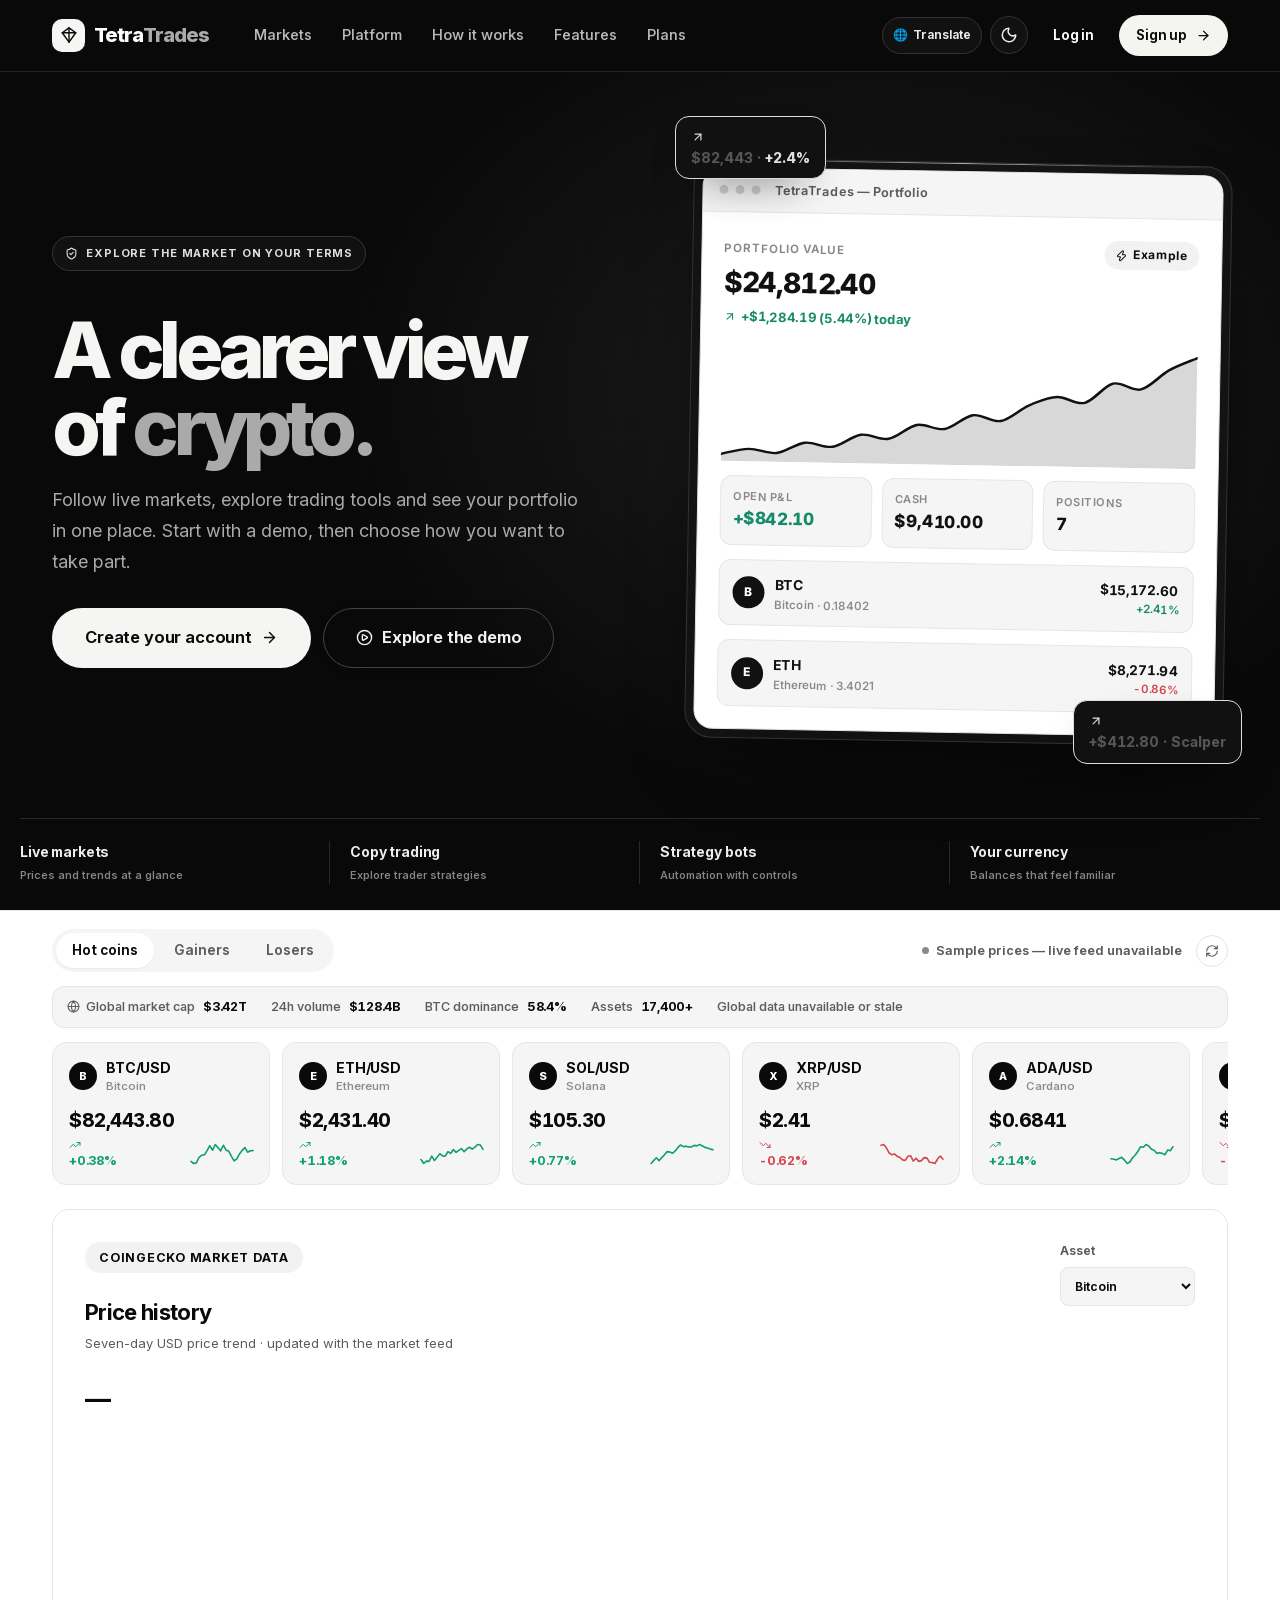
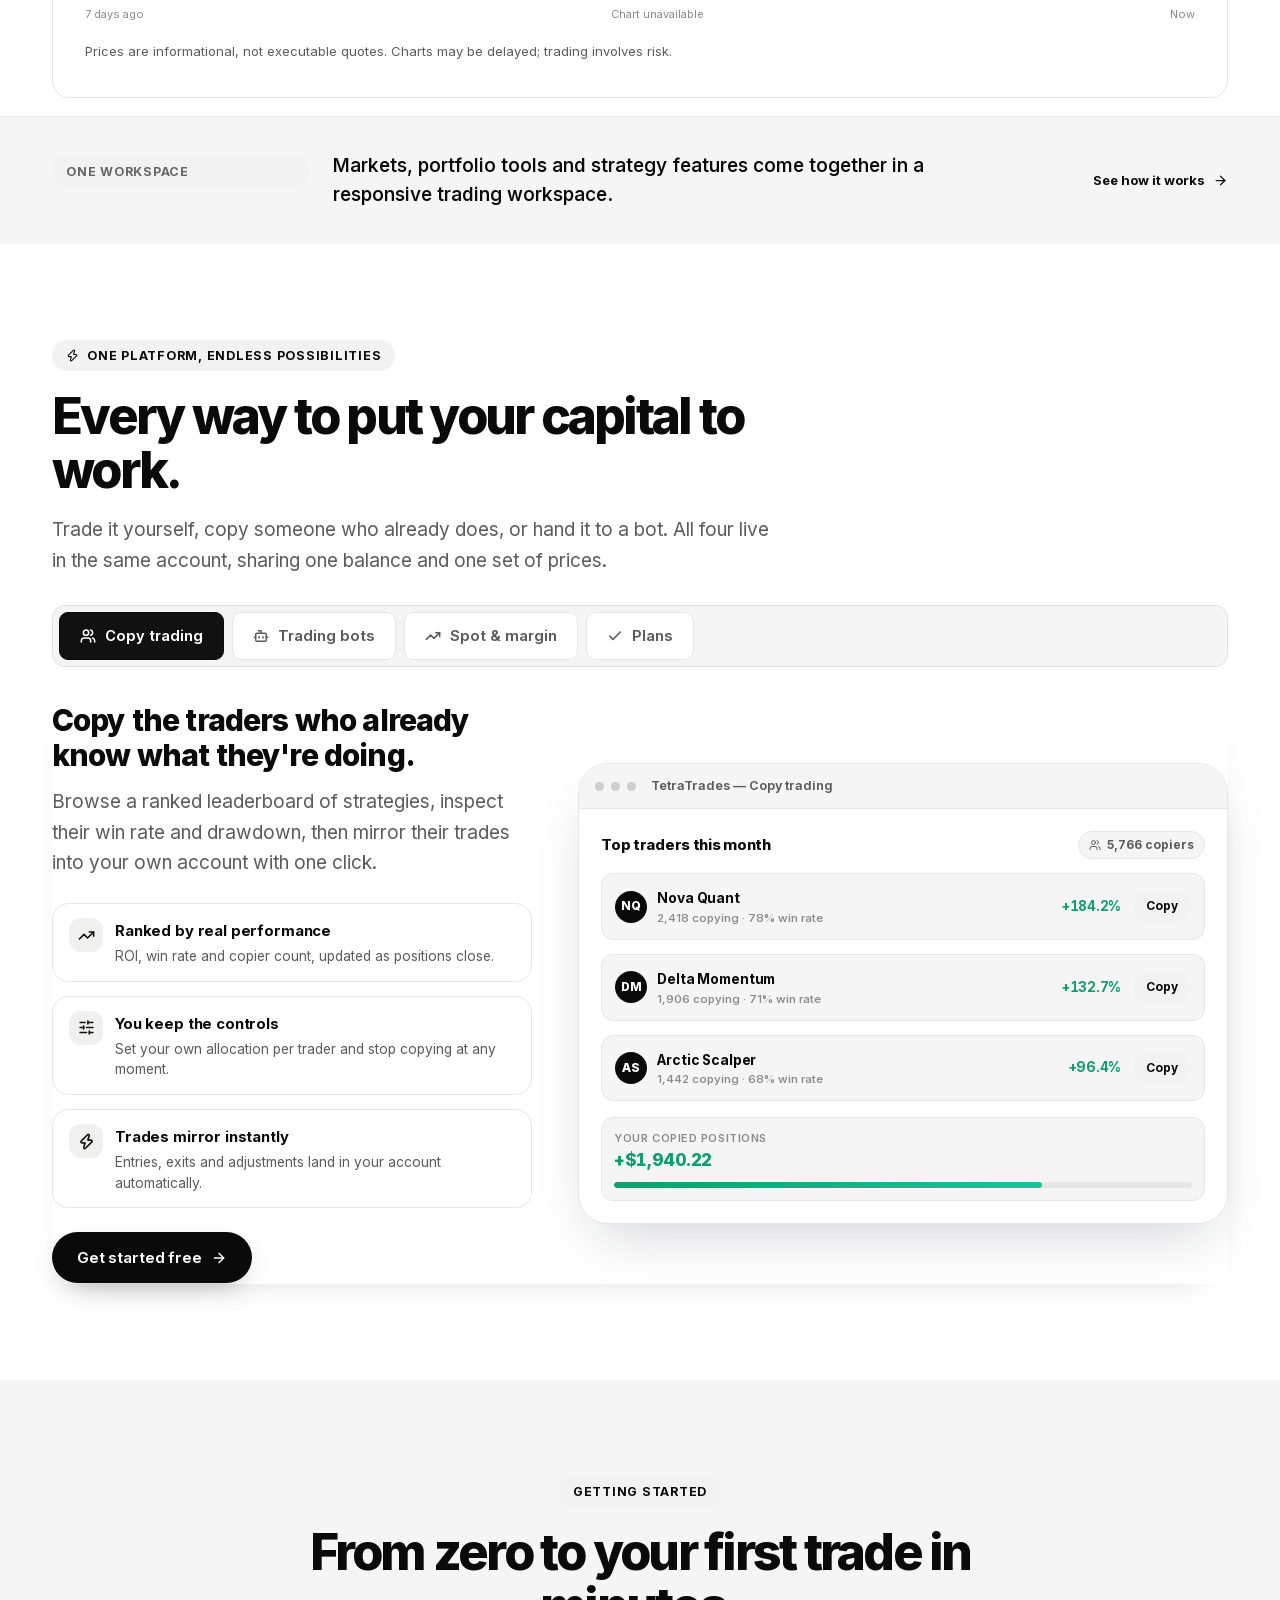
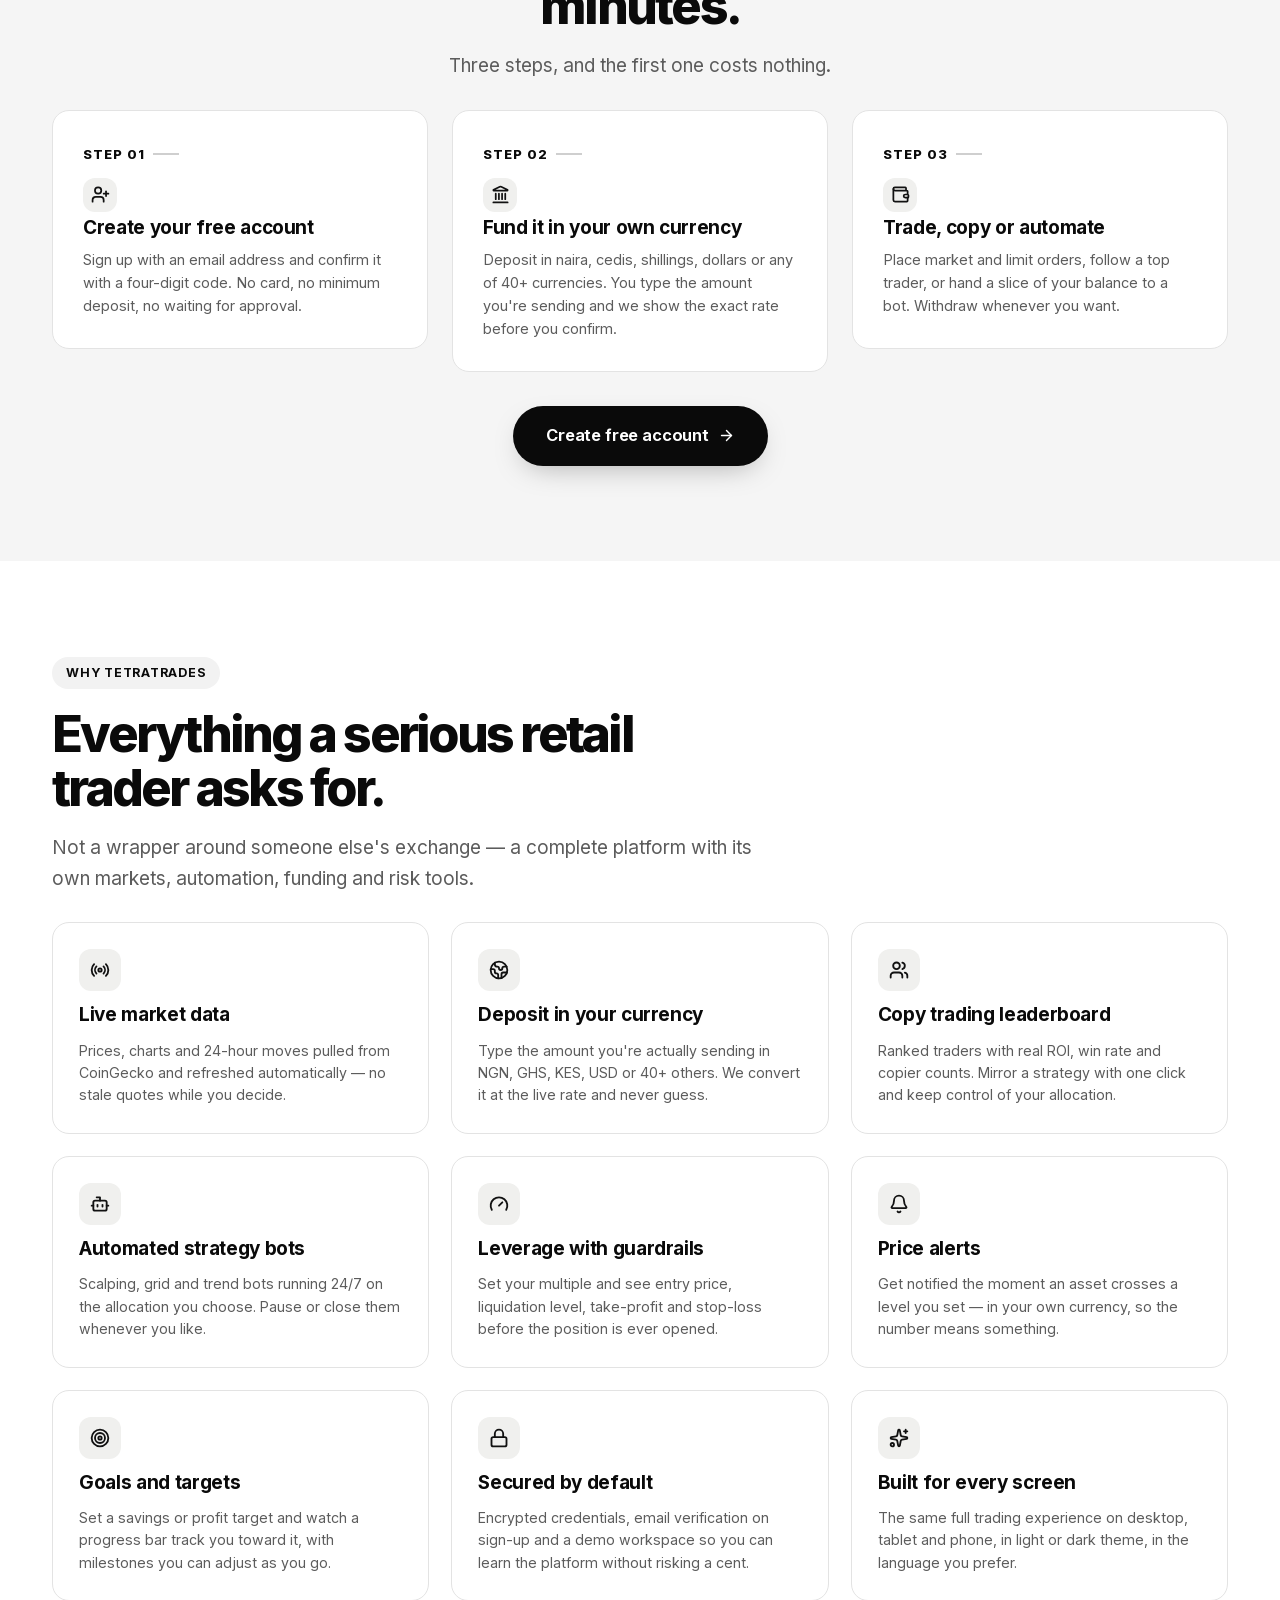
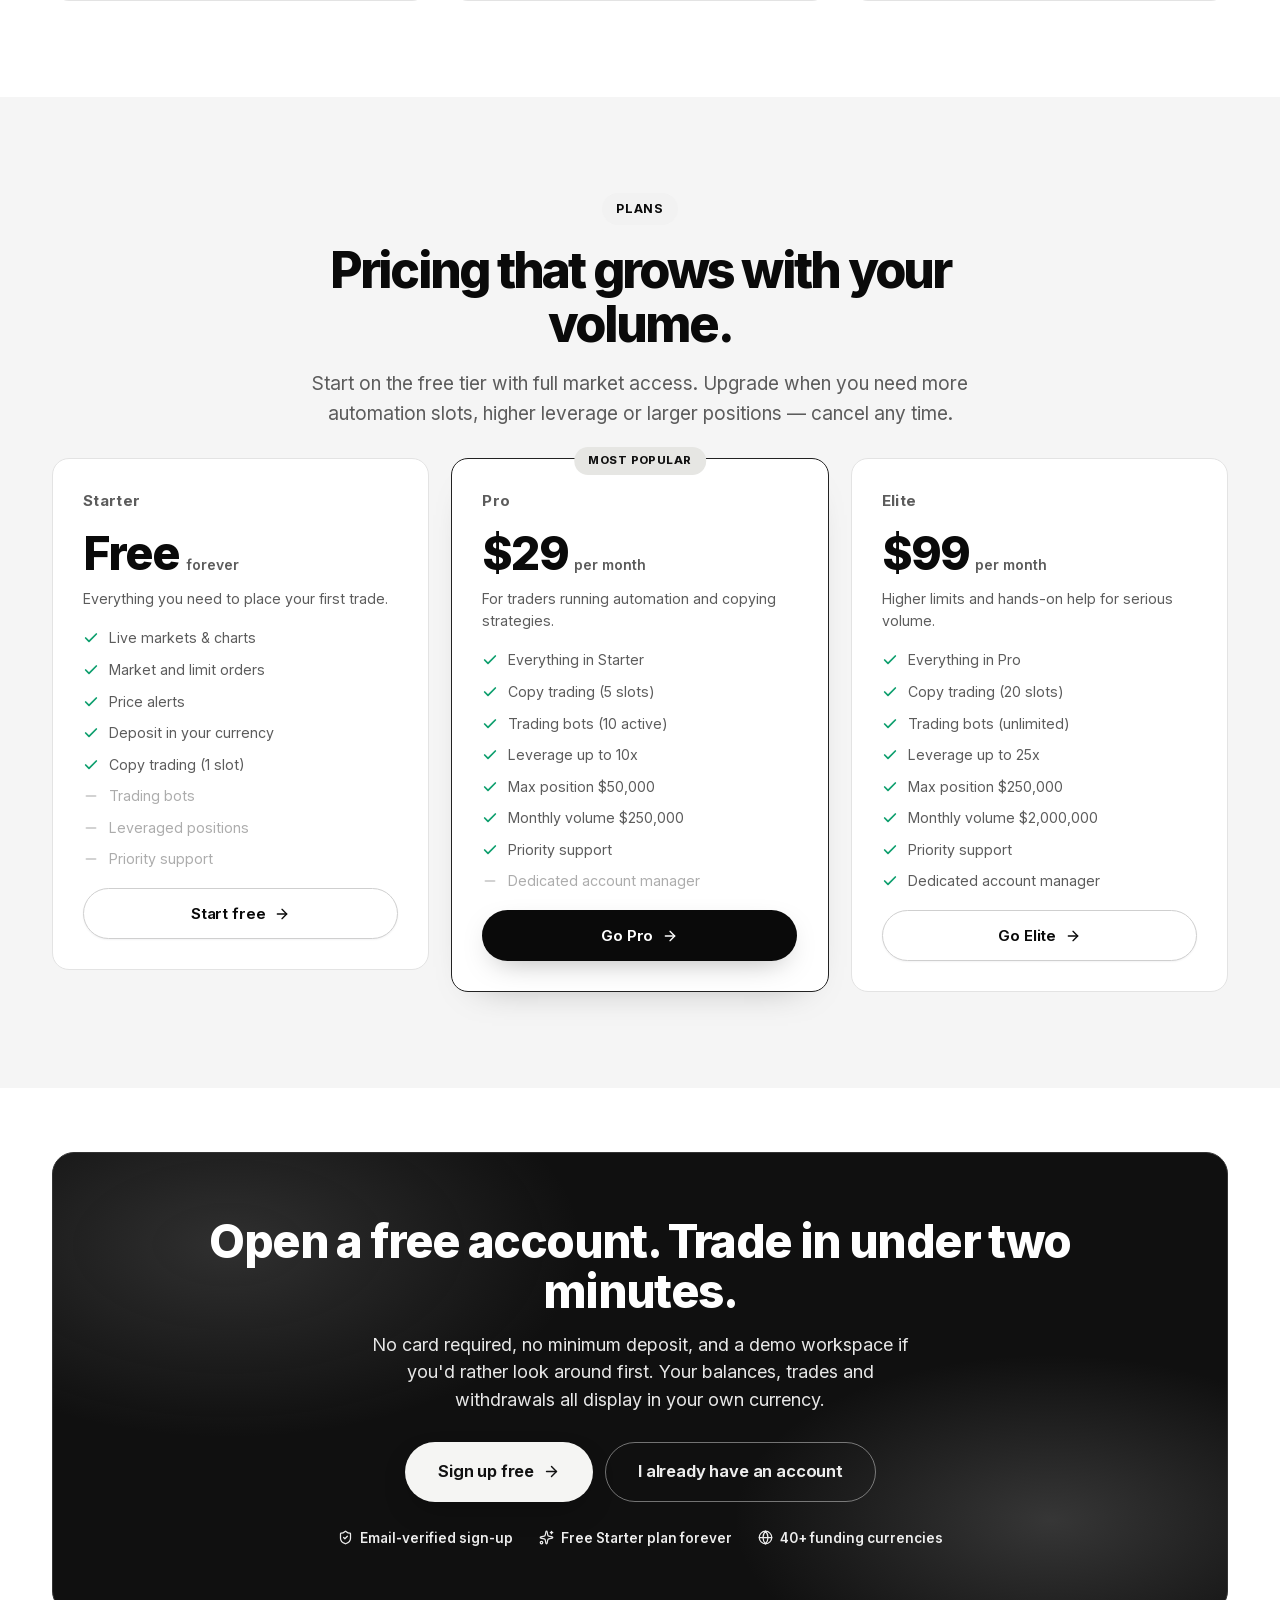
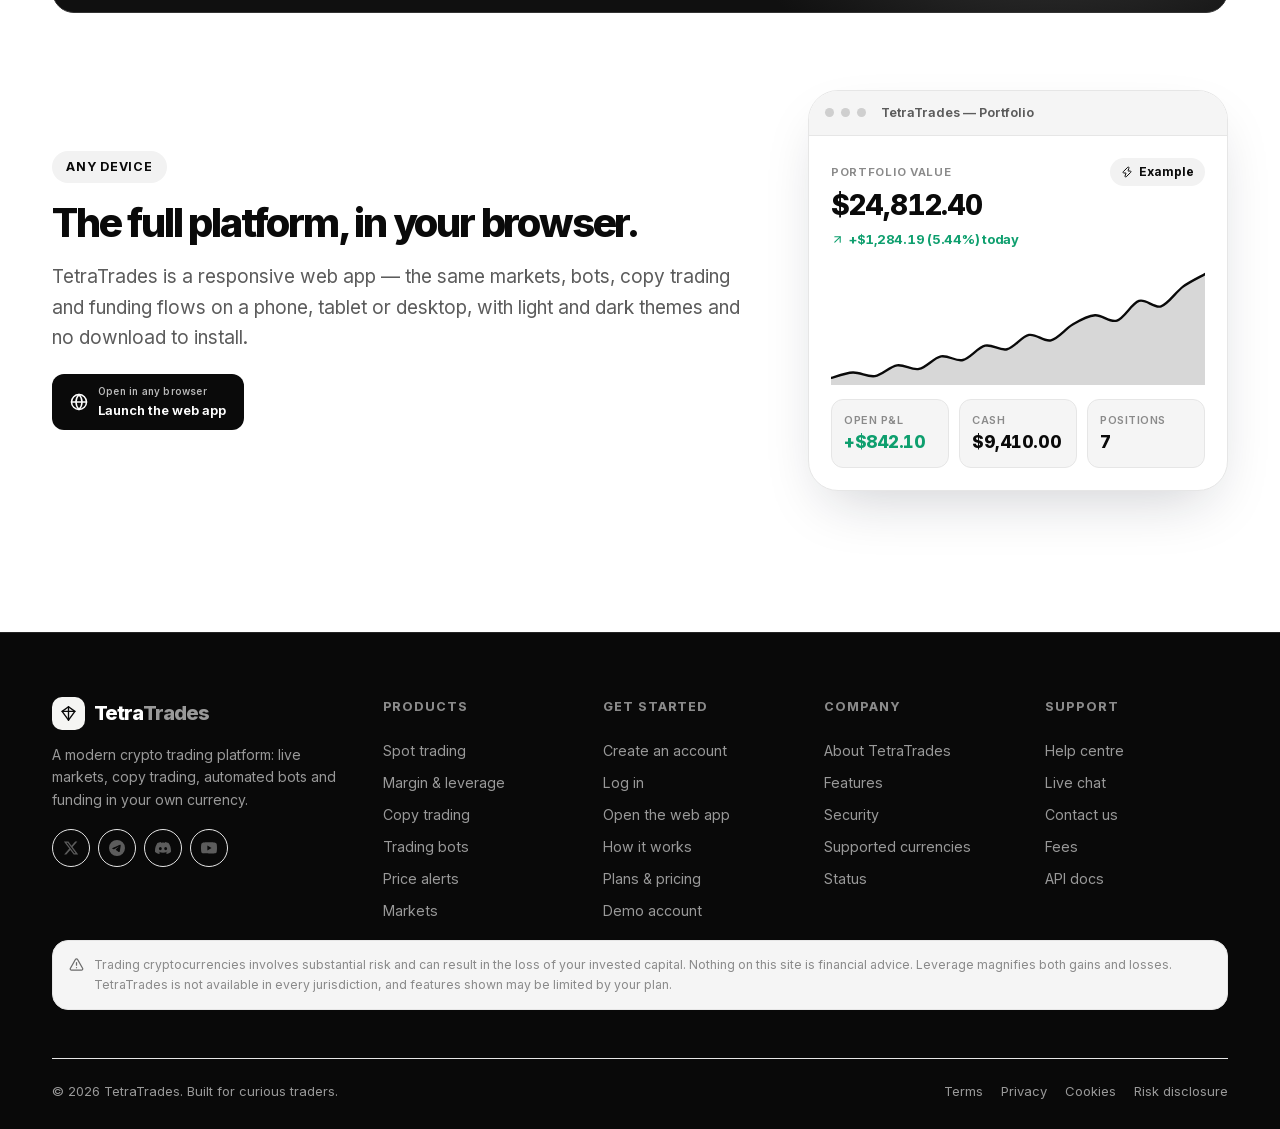
==== commit 0f85500f: "Page updated" ====
--- a/index.html
+++ b/index.html
@@ -135,58 +135,38 @@
 
   <main>
     <!-- ================= HERO ================= -->
-    <section class="hero" id="top">
+    <section class="hero hero--meridian" id="top">
       <div class="hero-bg" aria-hidden="true"></div>
       <div class="shell hero-inner">
         <div class="hero-copy">
           <div class="reveal">
             <span class="eyebrow">
               <svg class="ic" width="13" height="13"><use href="#i-shield-check"/></svg>
-              The all-in-one trading platform
+              Explore the market on your terms
             </span>
           </div>
 
           <div class="reveal" style="--reveal-delay:70ms">
-            <h1 class="h-display hero-title">One place to <em class="gradient-text">trade</em>, copy and automate your crypto.</h1>
+            <h1 class="h-display hero-title">A clearer view<br/>of <em class="gradient-text">crypto.</em></h1>
           </div>
 
           <div class="reveal" style="--reveal-delay:140ms">
             <p class="lede">
-              Live market data, one-click copy trading, strategy bots and leveraged positions — with
-              deposits, trades and withdrawals shown in your own currency. Open a free account in under
-              two minutes.
+              Follow live markets, explore trading tools and see your portfolio in one place. Start with a demo, then choose how you want to take part.
             </p>
-          </div>
-
-          <div class="reveal" style="--reveal-delay:200ms">
-            <ul class="verb-strip" aria-label="What you can do on TetraTrades">
-              <li><svg class="ic" width="15" height="15" style="stroke-width:2.4"><use href="#i-landmark"/></svg> Deposit</li>
-              <li><svg class="ic" width="15" height="15" style="stroke-width:2.4"><use href="#i-repeat"/></svg> Trade</li>
-              <li><svg class="ic" width="15" height="15" style="stroke-width:2.4"><use href="#i-sparkles"/></svg> Copy</li>
-              <li><svg class="ic" width="15" height="15" style="stroke-width:2.4"><use href="#i-bot"/></svg> Automate</li>
-              <li><svg class="ic" width="15" height="15" style="stroke-width:2.4"><use href="#i-wallet"/></svg> Withdraw</li>
-            </ul>
           </div>
 
           <div class="reveal" style="--reveal-delay:260ms">
             <div class="btn-row">
               <a class="btn btn--primary btn--lg" href="https://tetra-trades.vercel.app/">
-                Sign up free <svg class="ic" width="17" height="17"><use href="#i-arrow-right"/></svg>
+                Create your account <svg class="ic" width="17" height="17"><use href="#i-arrow-right"/></svg>
               </a>
               <a class="btn btn--ghost btn--lg" href="https://tetra-trades.vercel.app/">
-                <svg class="ic" width="17" height="17"><use href="#i-circle-play"/></svg> Try the demo account
+                <svg class="ic" width="17" height="17"><use href="#i-circle-play"/></svg> Explore the demo
               </a>
             </div>
           </div>
 
-          <div class="reveal" style="--reveal-delay:320ms">
-            <div class="hero-proof">
-              <div><strong class="num">120k+</strong><span>Registered traders</span></div>
-              <div><strong class="num">$2.4B</strong><span>Volume traded</span></div>
-              <div><strong class="num">40+</strong><span>Currencies supported</span></div>
-              <div><strong class="num">24/7</strong><span>Live support</span></div>
-            </div>
-          </div>
         </div>
 
         <div class="reveal hero-visual" style="--reveal-delay:180ms">
@@ -255,6 +235,12 @@
           </div>
         </div>
       </div>
+      <div class="shell hero-proof" aria-label="TetraTrades features">
+        <div><strong>Live markets</strong><span>Prices and trends at a glance</span></div>
+        <div><strong>Copy trading</strong><span>Explore trader strategies</span></div>
+        <div><strong>Strategy bots</strong><span>Automation with controls</span></div>
+        <div><strong>Your currency</strong><span>Balances that feel familiar</span></div>
+      </div>
     </section>
 
     <!-- ================= LIVE TICKER ================= -->
@@ -405,29 +391,12 @@
       </div>
     </div>
 
-    <!-- ================= STATS ================= -->
-    <section class="section section--tight" aria-label="TetraTrades by the numbers">
-      <div class="shell">
-        <div class="reveal">
-          <div class="stats">
-            <div class="stat">
-              <span class="stat-value num" data-count="200" data-suffix="+">200+</span>
-              <span class="stat-label">Crypto assets listed</span>
-            </div>
-            <div class="stat">
-              <span class="stat-value num" data-count="480" data-prefix="$" data-suffix="M+">$480M+</span>
-              <span class="stat-label">Average daily volume</span>
-            </div>
-            <div class="stat">
-              <span class="stat-value num" data-count="99.9" data-decimals="1" data-suffix="%">99.9%</span>
-              <span class="stat-label">Platform uptime</span>
-            </div>
-            <div class="stat">
-              <span class="stat-value num" data-count="150" data-suffix="+">150+</span>
-              <span class="stat-label">Countries served</span>
-            </div>
-          </div>
-        </div>
+    <!-- ================= PLATFORM PROMISE ================= -->
+    <section class="section section--tight intro-strip" aria-label="TetraTrades at a glance">
+      <div class="shell intro-strip-inner">
+        <span class="eyebrow">One workspace</span>
+        <p>Markets, portfolio tools and strategy features come together in a responsive trading workspace.</p>
+        <a class="text-link" href="#platform">See how it works <svg class="ic" width="15" height="15"><use href="#i-arrow-right"/></svg></a>
       </div>
     </section>
 
@@ -576,7 +545,7 @@
                 <div class="mock-metric-grid">
                   <div class="mock-metric"><span>Trades</span><strong class="num">1,284</strong></div>
                   <div class="mock-metric"><span>Win rate</span><strong class="num up">68.4%</strong></div>
-                  <div class="mock-metric"><span>Uptime</span><strong class="num">99.9%</strong></div>
+                  <div class="mock-metric"><span>Theme</span><strong>Light + dark</strong></div>
                 </div>
               </div>
             </div>
--- a/styles.css
+++ b/styles.css
@@ -1430,3 +1430,130 @@
 .faq-list p { margin-top:15px; }
 @media(max-width:700px) { .page-grid { grid-template-columns:1fr; } .market-chart-svg { height:120px; } }
 @media(max-width:480px) { .translate-toggle span { display:none; } .translate-toggle { width:38px; height:38px; justify-content:center; } }
+
+/* Meridian-inspired landing composition, expressed in TetraTrades monochrome. */
+.nav { color:#fff; background:#090909; border-bottom-color:#242424; }
+.nav.is-stuck { color:#fff; background:#090909; border-bottom-color:#242424; }
+.brand-tile { color:#090909; background:#f5f5f3; box-shadow:none; }
+.brand-name span { color:#aaa; }
+.nav-link { color:#b7b7b7; }
+.nav-link:hover { color:#fff; background:#1b1b1b; }
+.nav .icon-round,.nav .translate-toggle { color:#ededed; background:#111; border-color:#333; }
+.nav .icon-round:hover,.nav .translate-toggle:hover { background:#202020; border-color:#555; }
+.nav .btn--quiet { color:#fff; }
+.nav .btn--primary { color:#090909; background:#f4f4f1; box-shadow:none; }
+.nav .btn--primary:hover { color:#000; background:#fff; box-shadow:none; }
+.drawer { color:#fff; background:#0b0b0b; border-color:#292929; }
+.drawer a,.drawer button.drawer-link { border-color:#292929; }
+.drawer .btn--ghost { color:#fff; border-color:#444; }
+.drawer .btn--primary { color:#090909; background:#f4f4f1; }
+
+.hero--meridian {
+  --blue:#f5f5f3; --blue-soft:#dededb; --blue-wash:#202020;
+  --ink:#f5f5f3; --muted:#aaa; --faint:#777;
+  --bg:#090909; --surface:#111; --surface-soft:#171717;
+  --line:#292929; --line-strong:#414141;
+  --green:#e0e0dc; --green-wash:#222; --red:#a5a5a5; --red-wash:#222;
+  --amber:#b8b8b5; --amber-wash:#222; --purple:#aaa;
+  --shadow-sm:0 2px 8px rgba(0,0,0,.14);
+  --shadow-md:0 18px 48px -26px rgba(0,0,0,.52);
+  --shadow-lg:0 28px 76px -34px rgba(0,0,0,.68);
+  --shadow-brand:0 12px 30px -16px rgba(255,255,255,.2);
+  --glow:radial-gradient(60% 70% at 68% 38%,rgba(255,255,255,.09),transparent 74%);
+  padding:clamp(54px,7vw,92px) 0 0;
+  overflow:hidden;
+  color:#f5f5f3;
+  background:#090909;
+}
+.hero--meridian .hero-bg { inset:0; height:100%; opacity:.9; }
+.hero--meridian .hero-bg::after { background-size:72px 72px; opacity:.18; mask-image:radial-gradient(75% 70% at 70% 40%,#000 10%,transparent 78%); -webkit-mask-image:radial-gradient(75% 70% at 70% 40%,#000 10%,transparent 78%); }
+.hero--meridian .hero-inner { grid-template-columns:minmax(0,1.02fr) minmax(0,.98fr); gap:clamp(34px,6vw,84px); align-items:center; padding-bottom:clamp(45px,6vw,76px); }
+.hero--meridian .hero-copy { max-width:630px; }
+.hero--meridian .eyebrow { width:fit-content; color:#dededb; padding:8px 12px; border:1px solid #343434; border-radius:999px; background:#111; font-size:11px; letter-spacing:.08em; }
+.hero--meridian .hero-title { margin:22px 0 20px; max-width:660px; font-size:clamp(48px,6.4vw,78px); line-height:.99; letter-spacing:-.075em; }
+.hero--meridian .hero-title em { color:#aaa; background:none; -webkit-text-fill-color:initial; }
+.hero--meridian .lede { max-width:530px; color:#aaa; font-size:clamp(15px,1.45vw,18px); line-height:1.72; }
+.hero--meridian .btn-row { margin-top:30px; gap:12px; }
+.hero--meridian .btn--primary { color:#090909; background:#f5f5f3; box-shadow:none; }
+.hero--meridian .btn--primary:hover { background:#fff; }
+.hero--meridian .btn--ghost { color:#f2f2ef; border-color:#454545; background:transparent; }
+.hero--meridian .btn--ghost:hover { color:#fff; border-color:#777; background:#161616; }
+.hero--meridian .hero-visual { width:100%; max-width:560px; justify-self:end; }
+.hero--meridian .float-card { padding:8px; border-color:#333; border-radius:27px; background:#141414; box-shadow:0 36px 90px -44px #000; transform:rotate(1deg); }
+.hero--meridian .mock { --blue:#111; --blue-wash:#f2f2f2; --ink:#111; --muted:#5c5c5c; --faint:#888; --bg:#fff; --surface:#fff; --surface-soft:#f5f5f5; --line:#e6e6e6; --line-strong:#cfcfcf; --green:#168b68; --red:#d6454f; --purple:#777; color:#111; border-color:#e3e3e3; border-radius:19px; box-shadow:0 18px 40px -24px rgba(0,0,0,.42); }
+.hero--meridian .mock-bar { background:#f5f5f5; }
+.hero--meridian .pill-badge { color:#111; border-color:#ddd; border-radius:14px; box-shadow:0 18px 44px -24px #000; }
+.hero--meridian .pill-badge small { color:#555!important; }
+.hero-proof { display:grid; grid-template-columns:repeat(4,minmax(0,1fr)); gap:0; margin-top:0; padding:22px 0 26px; border-top:1px solid #282828; }
+.hero-proof div { gap:5px; padding:0 20px; border-right:1px solid #292929; }
+.hero-proof div:first-child { padding-left:0; }
+.hero-proof div:last-child { border-right:0; }
+.hero-proof strong { color:#eee; font-size:14px; font-weight:680; letter-spacing:-.01em; }
+.hero-proof span { color:#868686; font-size:11px; }
+
+.ticker-wrap { border-block-color:var(--line); background:var(--surface); }
+.ticker-head { align-items:center; }
+.coin-card { border-radius:14px; box-shadow:none; }
+.coin-card:hover { box-shadow:var(--shadow-sm); }
+.intro-strip { padding-block:34px!important; background:var(--surface-soft); }
+.intro-strip-inner { display:grid; grid-template-columns:.7fr 2fr auto; align-items:center; gap:24px; }
+.intro-strip-inner .eyebrow { color:#666; }
+.intro-strip-inner p { max-width:650px; color:var(--ink); font-size:clamp(15px,1.5vw,19px); font-weight:550; line-height:1.55; }
+.intro-strip-inner .text-link { display:inline-flex; align-items:center; gap:8px; white-space:nowrap; color:var(--ink); font-size:13px; font-weight:700; }
+.section#platform,.section#features { background:var(--bg); }
+.section#how,.section#plans { background:var(--surface-soft); }
+.section-head { margin-bottom:28px; }
+.h-section { max-width:760px; letter-spacing:-.055em; }
+.showcase-tabs { gap:8px; padding:6px; border:1px solid #e2e2e2; border-radius:13px; background:#f4f4f4; }
+.showcase-tab { border-radius:9px; }
+.showcase-tab.is-active { color:#fff; background:#111; box-shadow:none; }
+.showcase-panel { border-color:#e2e2e2; border-radius:18px; box-shadow:0 14px 36px -26px rgba(0,0,0,.22); }
+.panel-point-ico,.feat-ico { color:#111; background:#f0f0ee; border-radius:12px; }
+.step,.feat,.plan { border-color:#e3e3e3; border-radius:17px; box-shadow:none; }
+.step:hover,.feat:hover,.plan:hover { border-color:#aaa; box-shadow:0 14px 30px -23px rgba(0,0,0,.28); }
+.plan--featured { border-color:#222; box-shadow:0 16px 38px -28px rgba(0,0,0,.4); }
+.plan-flag { color:#111; background:#e6e6e3; }
+.cta-band { border:1px solid #333; border-radius:22px; background:#101010; box-shadow:none; }
+.cta-band .btn--primary { color:#111; background:#f5f5f3; }
+.cta-band .btn--ghost { color:#eee; }
+.footer { color:#fff; border-top-color:#242424; background:#090909; }
+.footer .brand-tile { color:#090909; background:#f5f5f3; }
+.footer .brand-name span { color:#999; }
+.footer-brand p,.footer-col a,.footer-bottom { color:#999; }
+.footer-col a:hover,.footer-bottom a:hover { color:#fff; }
+.page-hero { background:var(--surface-soft); }
+.page-hero .page-back { color:#555; }
+.page-card,.page-callout,.market-chart-card { border-color:var(--line); border-radius:17px; box-shadow:none; }
+.page-card { background:var(--surface); }
+.page-callout { background:var(--surface-soft); }
+.page-card:hover { border-color:var(--line-strong); box-shadow:var(--shadow-md); }
+
+@media(max-width:900px) {
+  .hero--meridian .hero-inner { grid-template-columns:1fr; gap:38px; }
+  .hero--meridian .hero-copy { max-width:700px; }
+  .hero--meridian .hero-visual { justify-self:center; max-width:620px; }
+  .intro-strip-inner { grid-template-columns:1fr auto; gap:12px 22px; }
+  .intro-strip-inner .eyebrow { grid-column:1/-1; }
+}
+@media(max-width:640px) {
+  .hero--meridian { padding-top:42px; }
+  .hero--meridian .hero-inner { padding-bottom:40px; }
+  .hero--meridian .hero-title { font-size:clamp(46px,12vw,64px); }
+  .hero--meridian .hero-visual { width:calc(100% - 12px); }
+  .hero--meridian .float-card { transform:none; padding:5px; border-radius:21px; }
+  .hero-proof { grid-template-columns:repeat(2,minmax(0,1fr)); row-gap:18px; padding-block:18px 22px; }
+  .hero-proof div { padding:0 10px; border-right:0; }
+  .hero-proof div:nth-child(odd) { padding-left:0; border-right:1px solid #292929; }
+  .intro-strip-inner { grid-template-columns:1fr; gap:10px; }
+  .intro-strip-inner .eyebrow { grid-column:auto; }
+  .intro-strip-inner .text-link { margin-top:5px; }
+  .section#how,.section#plans { background:var(--surface-soft); }
+}
+@media(max-width:420px) {
+  .hero--meridian .btn-row { flex-direction:column; }
+  .hero--meridian .btn-row .btn { width:100%; justify-content:center; }
+  .hero--meridian .hero-title { font-size:46px; }
+  .hero-proof strong { font-size:12px; }
+  .hero-proof span { font-size:10px; }
+}
+
